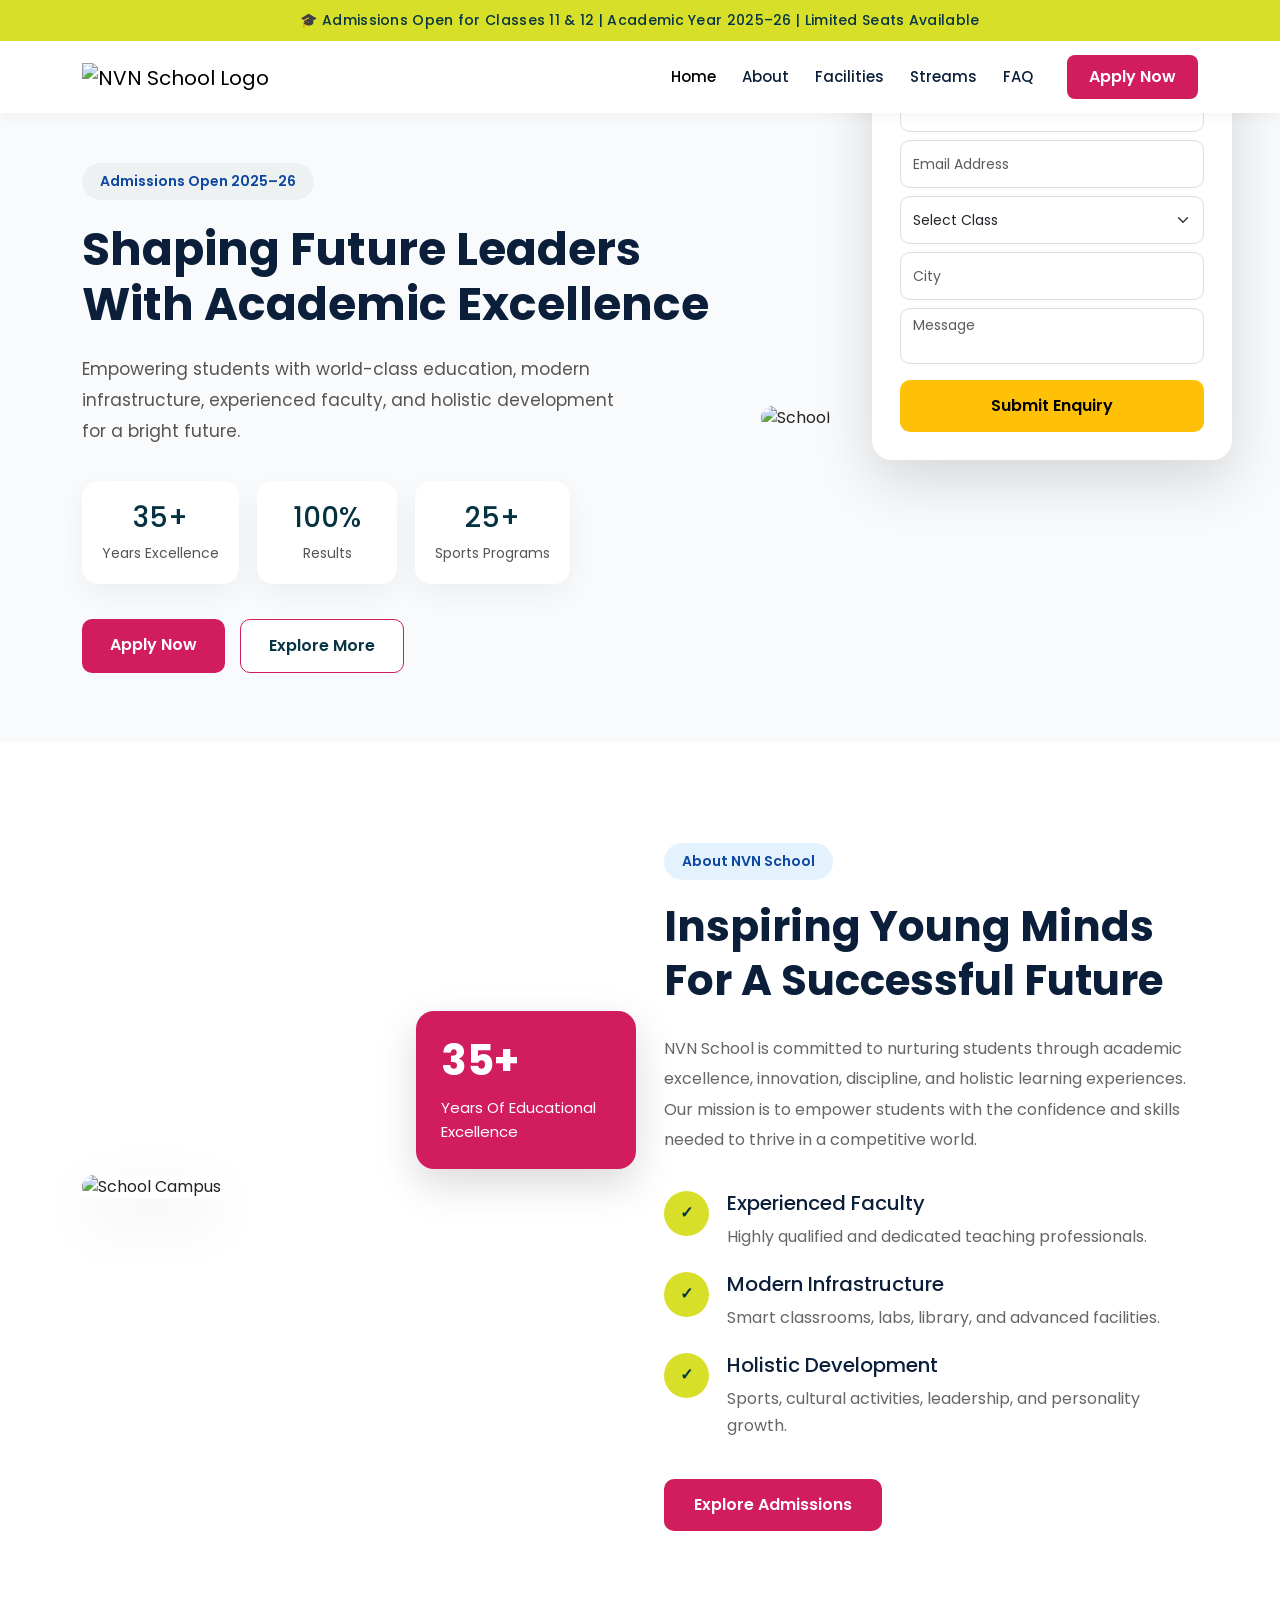
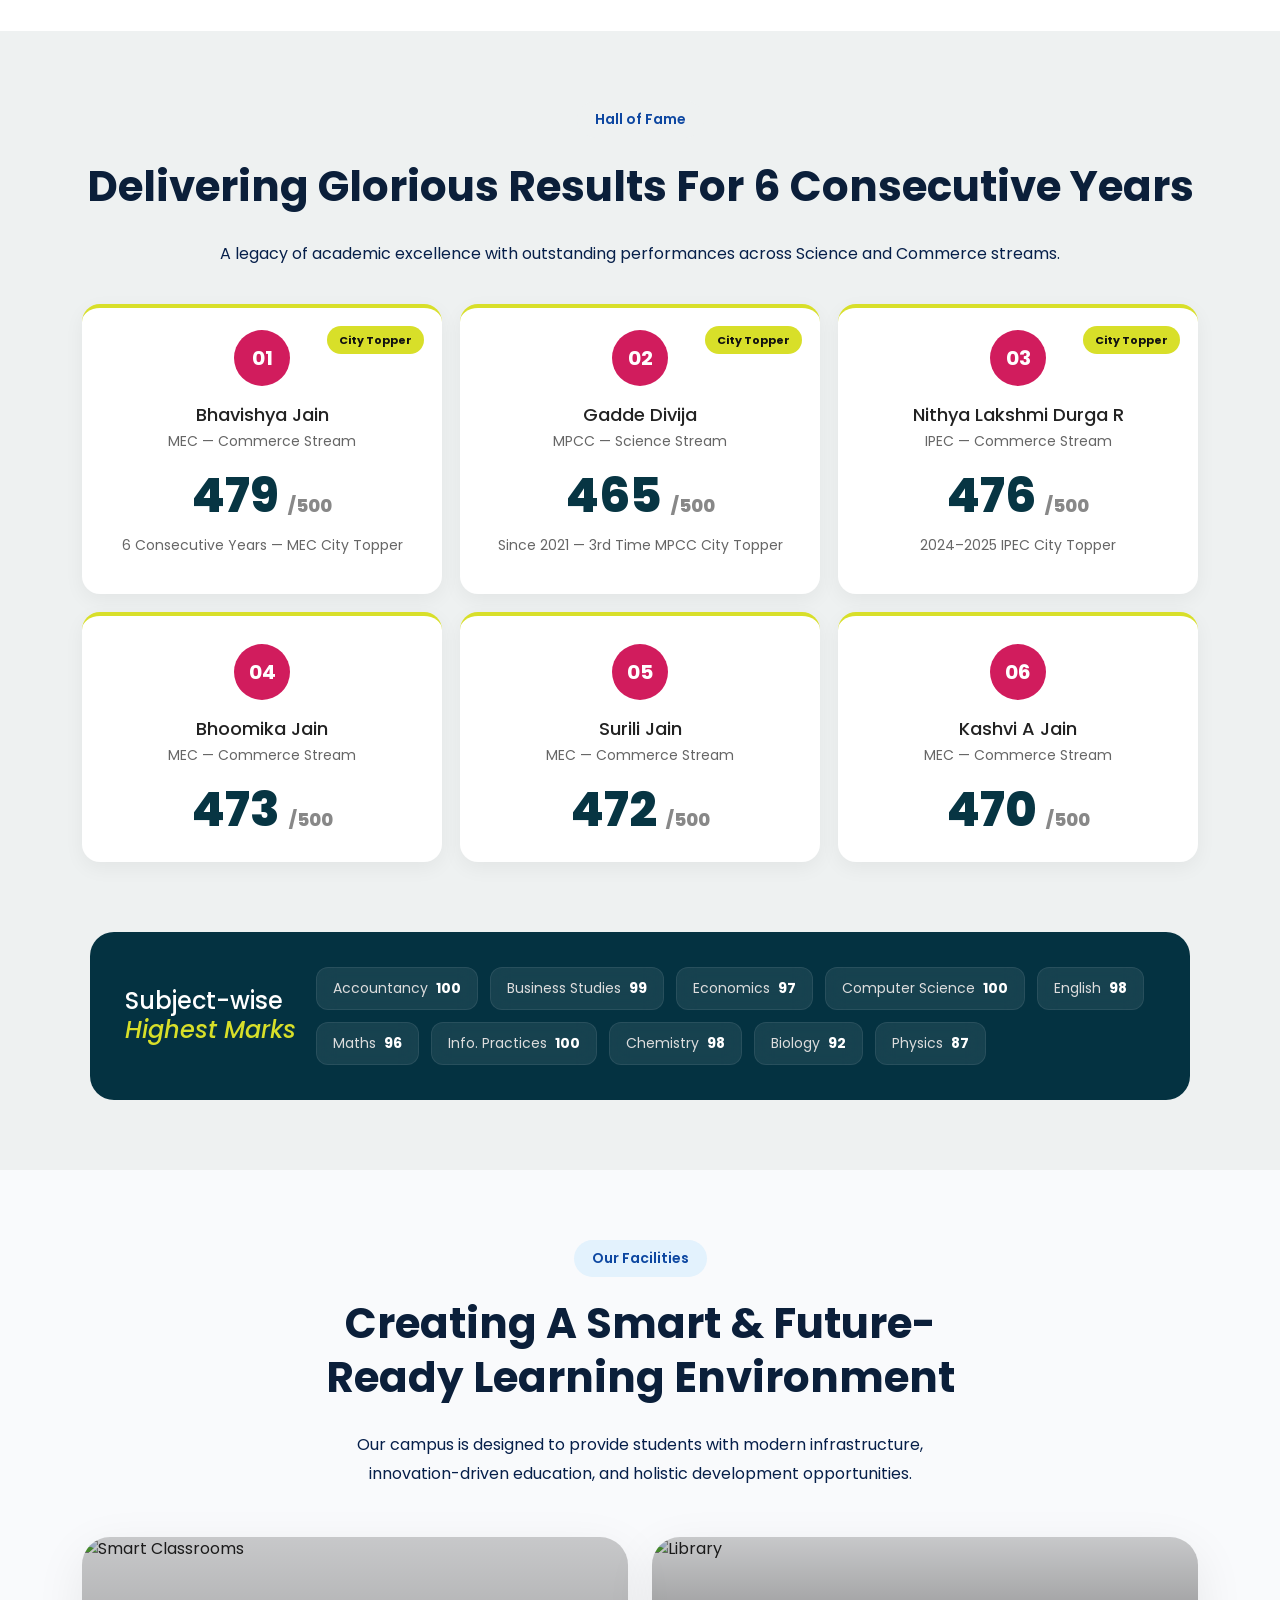
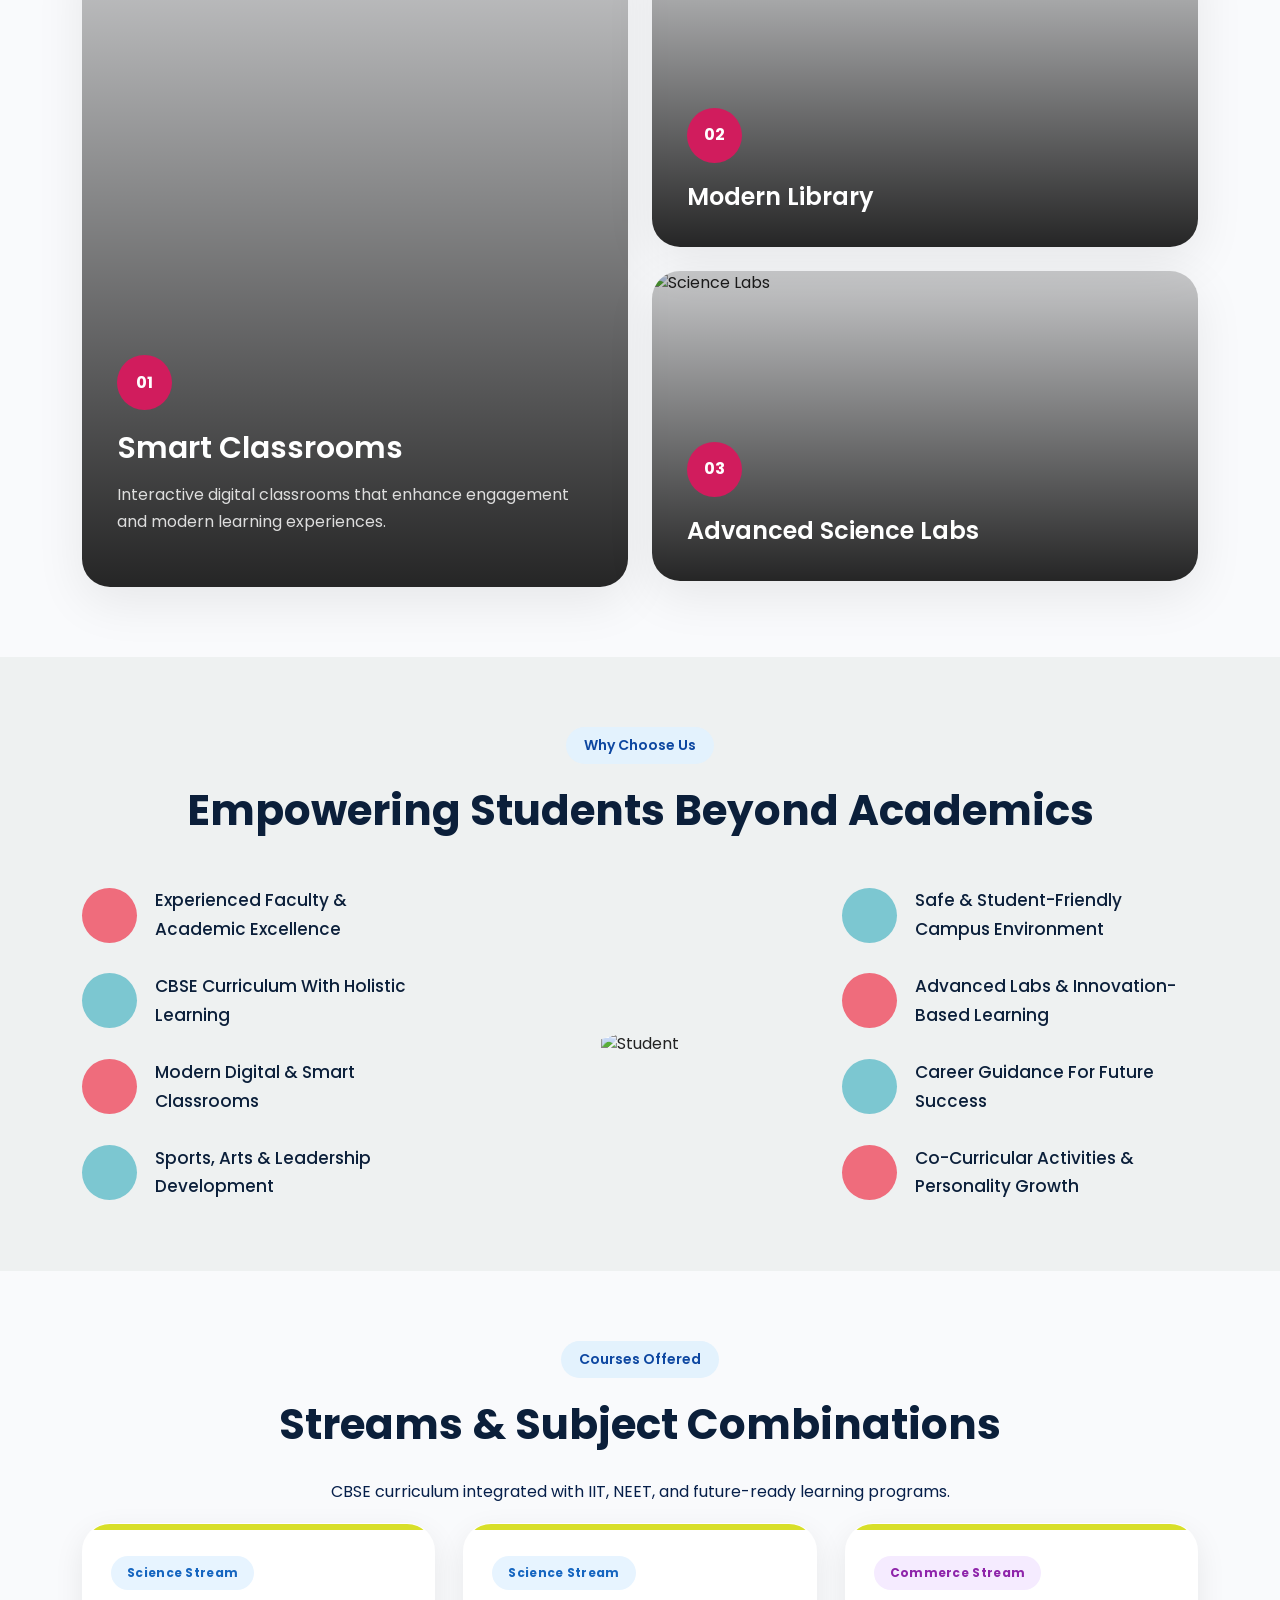
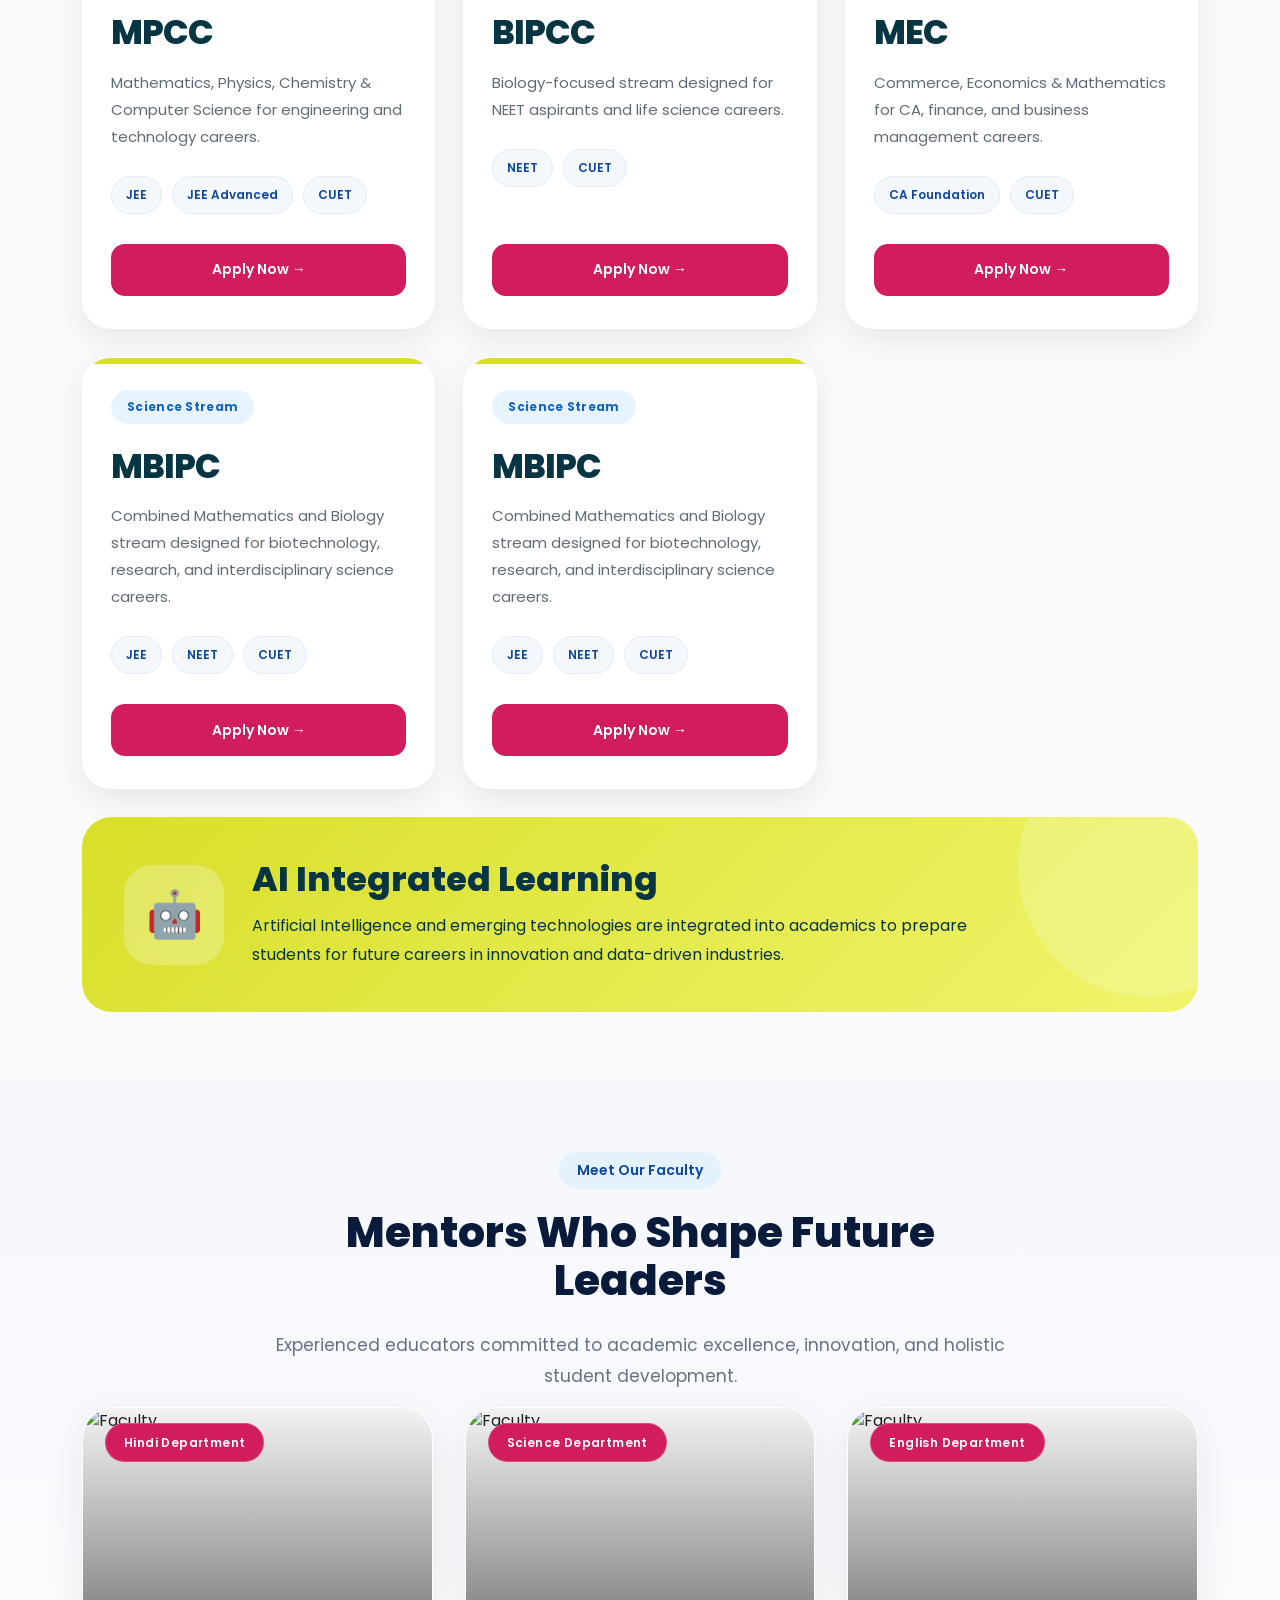
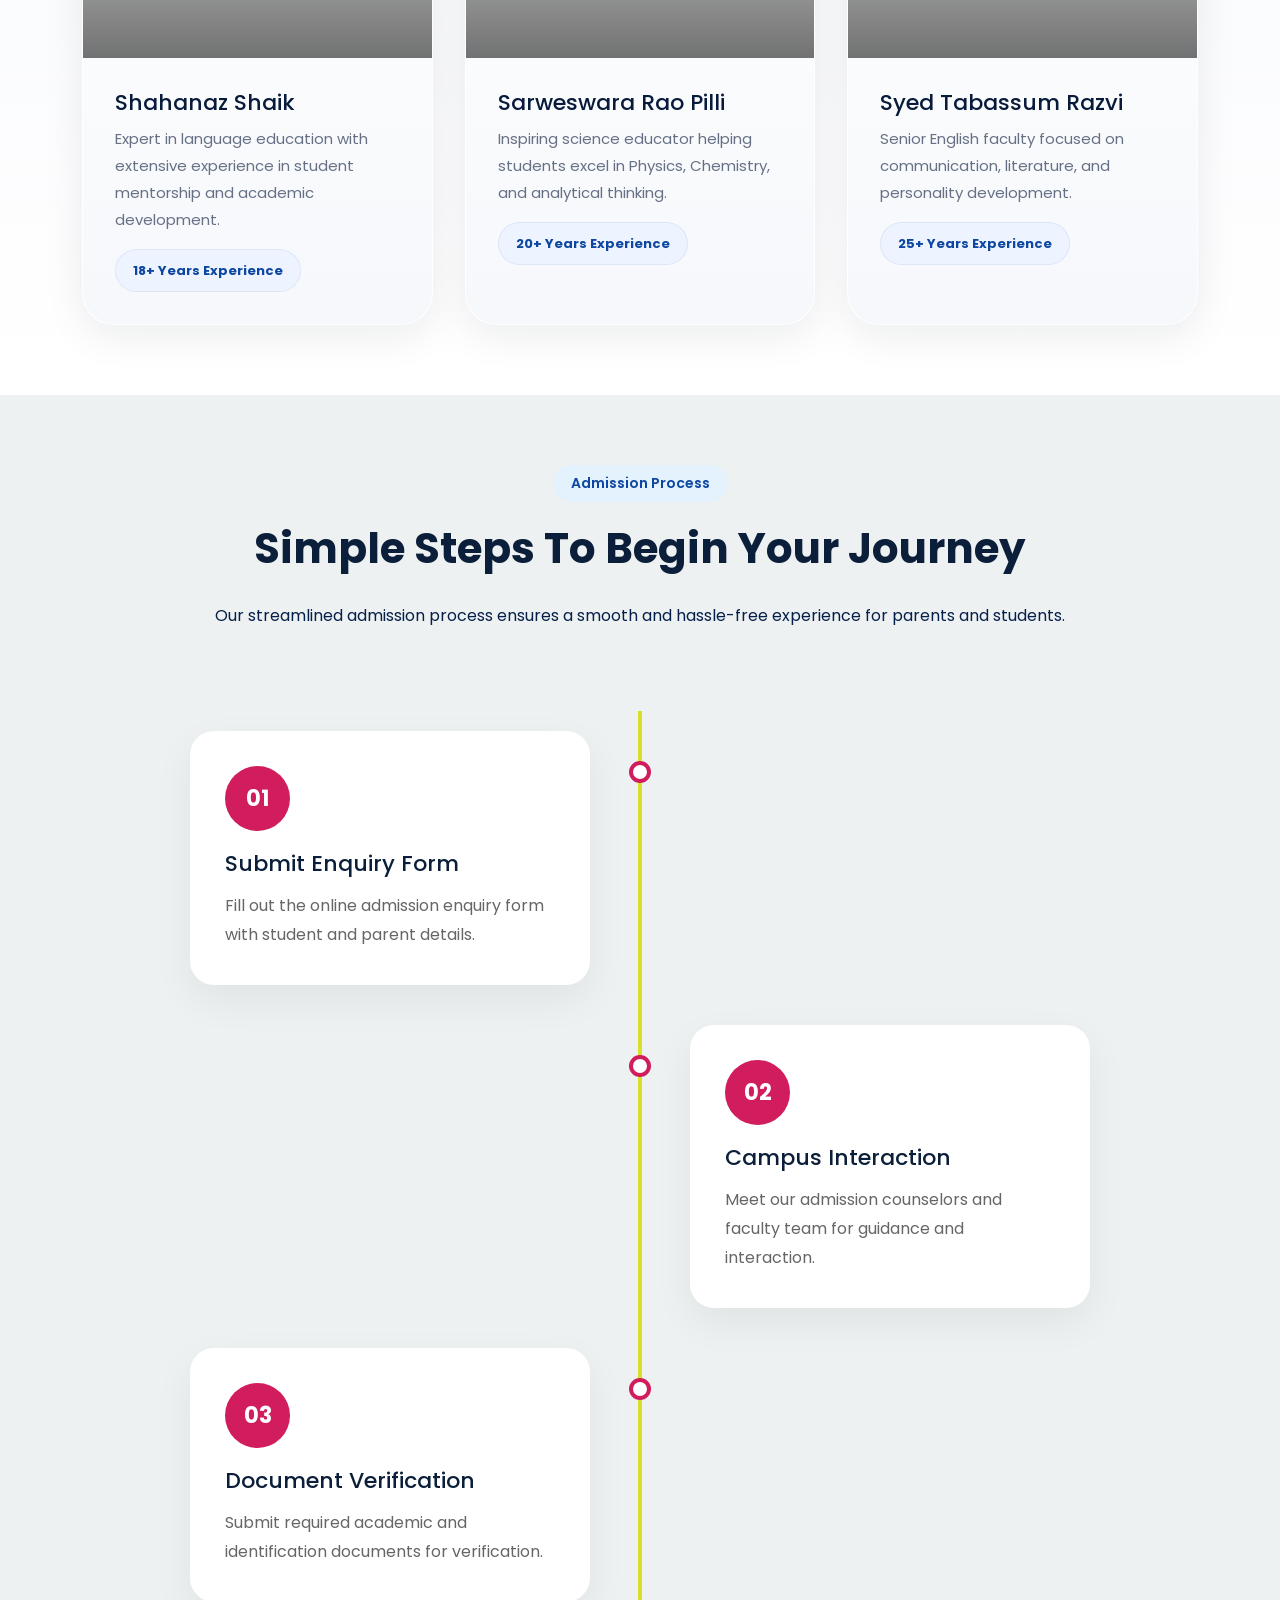
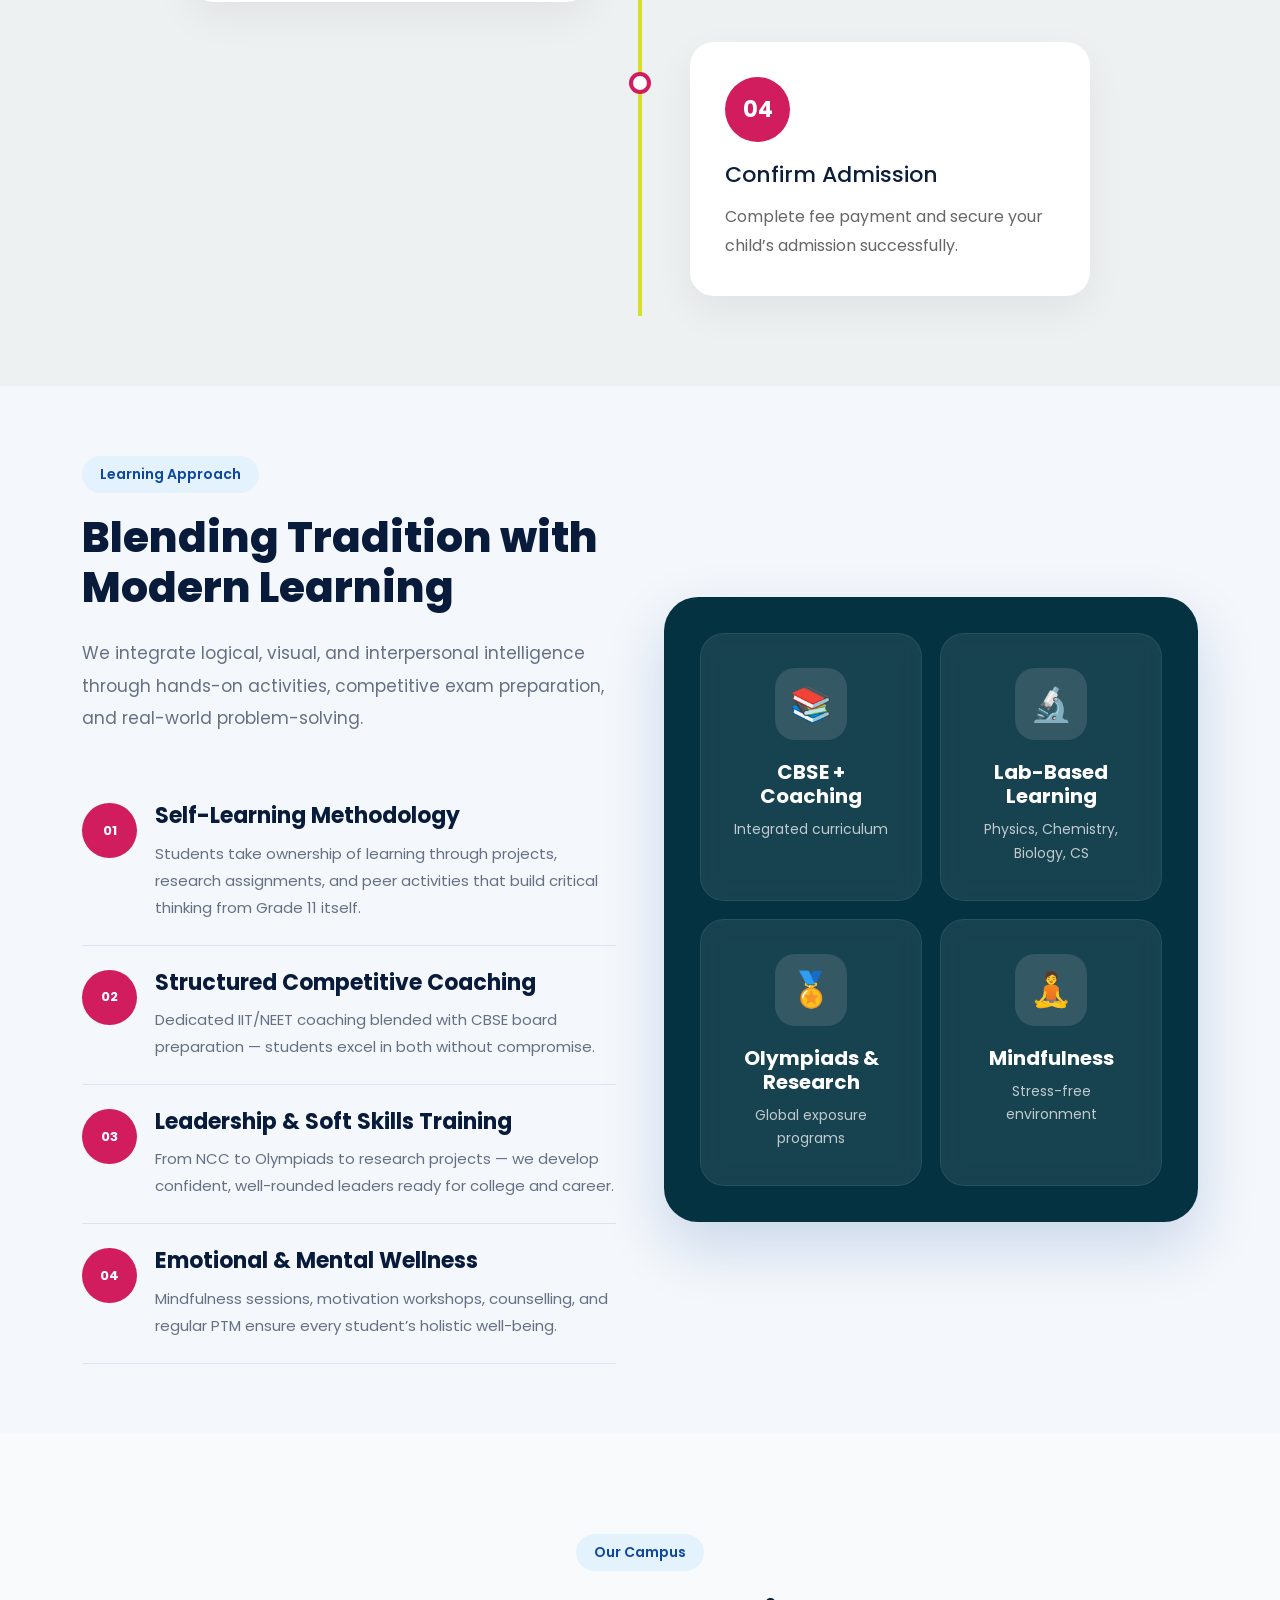
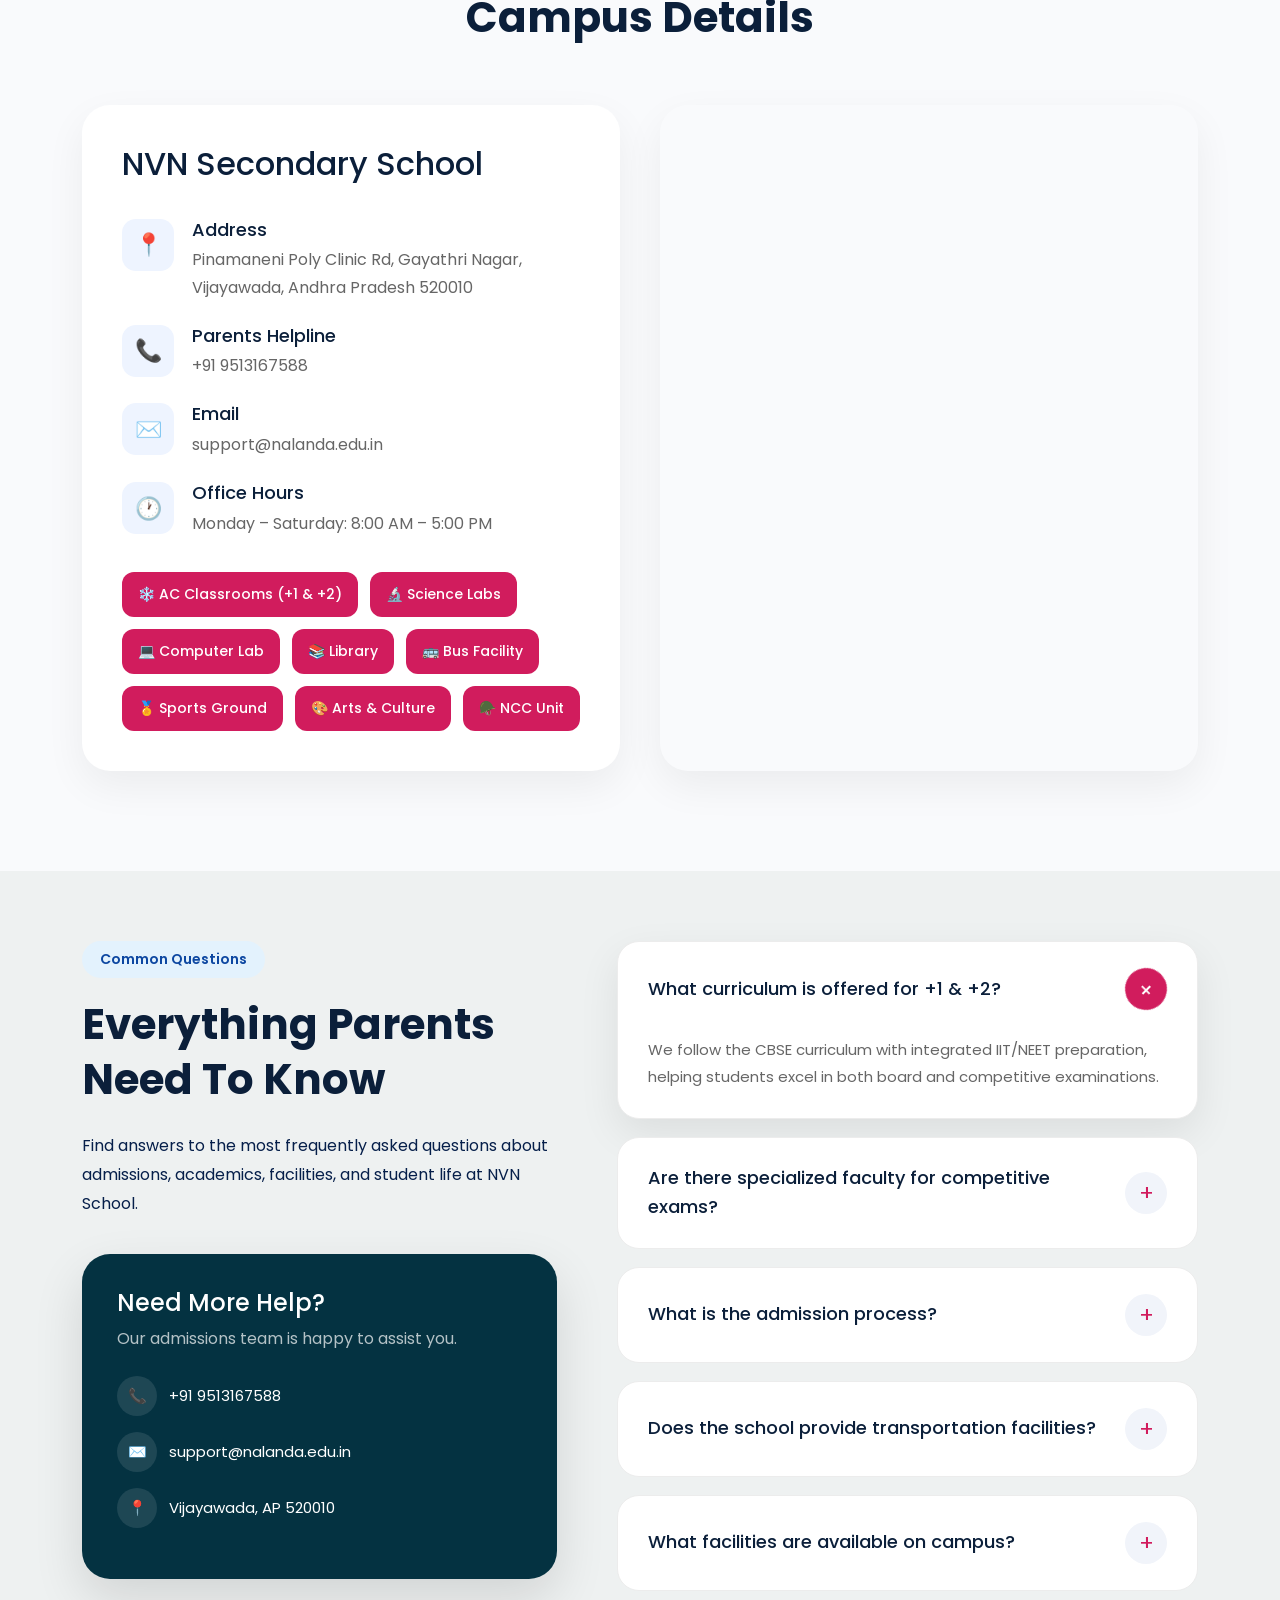
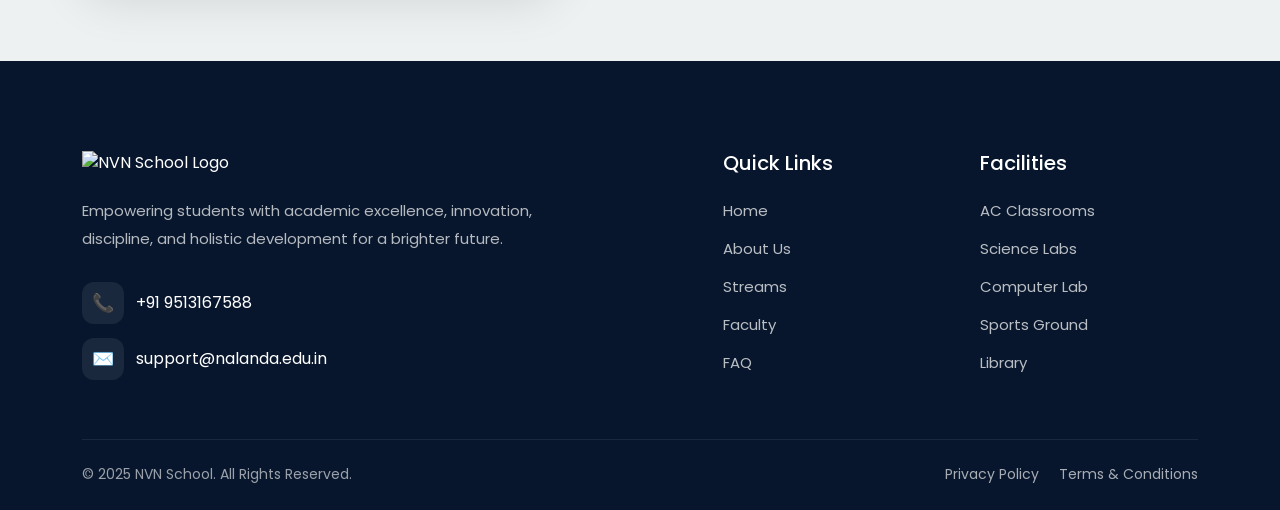
==== index.html @ 7c3265aa "Add files via upload" ====
<!DOCTYPE html>
<html lang="en">

<head>
  <meta charset="UTF-8">
  <meta name="viewport" content="width=device-width, initial-scale=1.0">

  <title>NVN Admissions 2025</title>

  <link href="https://cdn.jsdelivr.net/npm/bootstrap@5.3.3/dist/css/bootstrap.min.css" rel="stylesheet">

  <link href="https://fonts.googleapis.com/css2?family=Poppins:wght@300;400;500;600;700&display=swap"
    rel="stylesheet">

  <link rel="stylesheet" href="style.css">
</head>

<body>
<div class="announcement-bar">
  <div class="announcement-content">
    🎓 Admissions Open for Classes 11 & 12 | Academic Year 2025–26 | Limited Seats Available
  </div>
</div>
<nav class="navbar navbar-expand-lg custom-navbar">

  <div class="container">

    <a class="navbar-brand" href="#">
      <img src="../interview/image/logo.png" alt="NVN School Logo">
    </a>

    <button class="navbar-toggler" type="button" data-bs-toggle="collapse" data-bs-target="#mainNavbar">
      <span class="navbar-toggler-icon"></span>
    </button>

    <div class="collapse navbar-collapse justify-content-end" id="mainNavbar">

      <ul class="navbar-nav align-items-lg-center">

        <li class="nav-item">
          <a class="nav-link active" href="#">Home</a>
        </li>

        <li class="nav-item">
          <a class="nav-link" href="#about">About</a>
        </li>

        <li class="nav-item">
          <a class="nav-link" href="#facilities">Facilities</a>
        </li>

        <li class="nav-item">
          <a class="nav-link" href="#classes">Streams</a>
        </li>

        <li class="nav-item">
          <a class="nav-link" href="#faq">FAQ</a>
        </li>

        <li class="nav-item ms-lg-3">
          <a href="#contact-us" class="apply-btn">
            Apply Now
          </a>
        </li>

      </ul>

    </div>

  </div>

</nav>

  <section class="hero-section">

    <div class="container">

      <div class="row align-items-center g-lg-5 g-4">

      
        <div class="col-lg-7">

          <span class="hero-badge">
            Admissions Open 2025–26
          </span>

          <h1 class="hero-title">
            Shaping Future Leaders With Academic Excellence
          </h1>

          <p class="hero-desc">
            Empowering students with world-class education, modern infrastructure,
            experienced faculty, and holistic development for a bright future.
          </p>

         
          <div class="hero-points">

            <div class="point-card">
              <h3>35+</h3>
              <p>Years Excellence</p>
            </div>

            <div class="point-card">
              <h3>100%</h3>
              <p>Results</p>
            </div>

            <div class="point-card">
              <h3>25+</h3>
              <p>Sports Programs</p>
            </div>

          </div>

          <div class="hero-buttons">

            <a href="#" class="primary-btn">
              Apply Now
            </a>

            <a href="#" class="secondary-btn">
              Explore More
            </a>

          </div>

        </div>

       
        <div class="col-lg-5 position-relative">

          <div class="hero-image">

            <img
              src="https://images.unsplash.com/photo-1509062522246-3755977927d7?q=80&w=1200&auto=format&fit=crop"
              alt="School">

          </div>

          <div class="enquiry-form" id="contact-us">

            <div class="form-top">

              <span>Admissions Open</span>

              <h3>Enquire Now</h3>

              <p>
                Get complete admission details from our counsellors.
              </p>

            </div>

            <form id="admissionForm">

              <div class="mb-2">
                <input type="text" name="studentName" class="form-control" placeholder="Student Name" required>
              </div>

              <div class="mb-2">
                <input type="text"  name="parentName" class="form-control" placeholder="Parent Name" required>
              </div>

              <div class="mb-2">
                <input type="tel" name="phone" class="form-control" placeholder="Mobile Number" required>
              </div>

              <div class="mb-2">
                <input type="email" name="email" class="form-control" placeholder="Email Address" required>
              </div>

              <div class="mb-2">
                <select class="form-select"  name="className" required>
                  <option selected disabled>Select Class</option>
                  <option>11th Class</option>
                  <option>12th Class</option>
                </select>
              </div>

              <div class="mb-2">
                <input type="text" name="city" class="form-control" placeholder="City">
              </div>

              <div class="mb-3">
                <textarea name="message" class="form-control" rows="2" placeholder="Message"></textarea>
              </div>

              <button type="submit" class="submit-btn">
                Submit Enquiry
              </button>

            </form>

          </div>

        </div>

      </div>

    </div>

  </section>
<section class="about-section" id="about">

  <div class="container">

    <div class="row align-items-center g-5">

      <div class="col-lg-6">

        <div class="about-image-wrapper">

          <img src="../interview/image/about3.jpg"
            alt="School Campus" class="img-fluid main-about-image">

          <div class="experience-card">

            <h3>35+</h3>
            <p>Years Of Educational Excellence</p>

          </div>

        </div>

      </div>

      <div class="col-lg-6">

        <span class="section-tag">
          About NVN School
        </span>

        <h2 class="section-title">
          Inspiring Young Minds For A Successful Future
        </h2>

        <p class="about-text">
          NVN School is committed to nurturing students through academic
          excellence, innovation, discipline, and holistic learning experiences.
          Our mission is to empower students with the confidence and skills
          needed to thrive in a competitive world.
        </p>

        <div class="about-features">

          <div class="feature-item">

            <div class="feature-icon">
              ✓
            </div>

            <div>
              <h4>Experienced Faculty</h4>
              <p>Highly qualified and dedicated teaching professionals.</p>
            </div>

          </div>

          <div class="feature-item">

            <div class="feature-icon">
              ✓
            </div>

            <div>
              <h4>Modern Infrastructure</h4>
              <p>Smart classrooms, labs, library, and advanced facilities.</p>
            </div>

          </div>

          <div class="feature-item">

            <div class="feature-icon">
              ✓
            </div>

            <div>
              <h4>Holistic Development</h4>
              <p>Sports, cultural activities, leadership, and personality growth.</p>
            </div>

          </div>

        </div>

        <a href="#enquiry" class="about-btn">
          Explore Admissions
        </a>

      </div>

    </div>

  </div>

</section>

<section id="toppers">

  <div class="container">

    <div class="toppers-header">

      <span class="hero-badge">
        Hall of Fame
      </span>

      <h2 class="section-title">
        Delivering Glorious Results For 6 Consecutive Years
      </h2>

      <p class="section-desc">
        A legacy of academic excellence with outstanding performances across
        Science and Commerce streams.
      </p>

    </div>

    <div class="toppers-grid">

      <div class="topper-card city-topper">

        <div class="topper-badge">
          City Topper
        </div>

        <div class="topper-rank">
          01
        </div>

        <h4>
          Bhavishya Jain
        </h4>

        <div class="topper-stream">
          MEC — Commerce Stream
        </div>

        <div class="topper-score">
          479 <span>/500</span>
        </div>

        <p class="topper-desc">
          6 Consecutive Years — MEC City Topper
        </p>

      </div>

      <div class="topper-card city-topper">

        <div class="topper-badge">
          City Topper
        </div>

        <div class="topper-rank">
          02
        </div>

        <h4>
          Gadde Divija
        </h4>

        <div class="topper-stream">
          MPCC — Science Stream
        </div>

        <div class="topper-score">
          465 <span>/500</span>
        </div>

        <p class="topper-desc">
          Since 2021 — 3rd Time MPCC City Topper
        </p>

      </div>

      <div class="topper-card city-topper">

        <div class="topper-badge">
          City Topper
        </div>

        <div class="topper-rank">
          03
        </div>

        <h4>
          Nithya Lakshmi Durga R
        </h4>

        <div class="topper-stream">
          IPEC — Commerce Stream
        </div>

        <div class="topper-score">
          476 <span>/500</span>
        </div>

        <p class="topper-desc">
          2024–2025 IPEC City Topper
        </p>

      </div>

      <div class="topper-card city-topper">

        <div class="topper-rank">
          04
        </div>

        <h4>
          Bhoomika Jain
        </h4>

        <div class="topper-stream">
          MEC — Commerce Stream
        </div>

        <div class="topper-score">
          473 <span>/500</span>
        </div>

      </div>

      <div class="topper-card city-topper">

        <div class="topper-rank">
          05
        </div>

        <h4>
          Surili Jain
        </h4>

        <div class="topper-stream">
          MEC — Commerce Stream
        </div>

        <div class="topper-score">
          472 <span>/500</span>
        </div>

      </div>

      <div class="topper-card city-topper">

        <div class="topper-rank">
          06
        </div>

        <h4>
          Kashvi A Jain
        </h4>

        <div class="topper-stream">
          MEC — Commerce Stream
        </div>

        <div class="topper-score">
          470 <span>/500</span>
        </div>

      </div>

    </div>

    
</section>
<section class="subbjects-section">
  <div class="subjects-banner">

  <div class="subjects-left">
    Subject-wise <span>Highest Marks</span>
  </div>

  <div class="subjects-scores">

    <div class="sub-score">Accountancy <strong>100</strong></div>

    <div class="sub-score">Business Studies <strong>99</strong></div>

    <div class="sub-score">Economics <strong>97</strong></div>

    <div class="sub-score">Computer Science <strong>100</strong></div>

    <div class="sub-score">English <strong>98</strong></div>

    <div class="sub-score">Maths <strong>96</strong></div>

    <div class="sub-score">Info. Practices <strong>100</strong></div>

    <div class="sub-score">Chemistry <strong>98</strong></div>

    <div class="sub-score">Biology <strong>92</strong></div>

    <div class="sub-score">Physics <strong>87</strong></div>

  </div>

</div>
    </div>

  </div>
</section>

<section class="facilities-section" id="facilities">

  <div class="container">

    <div class="row justify-content-center">

      <div class="col-lg-7 text-center">

        <span class="section-tag">
          Our Facilities
        </span>

        <h2 class="section-title">
          Creating A Smart & Future-Ready Learning Environment
        </h2>

        <p class="section-desc">
          Our campus is designed to provide students with modern infrastructure,
          innovation-driven education, and holistic development opportunities.
        </p>

      </div>

    </div>

    <div class="row g-4 mt-2">

      <div class="col-lg-6">

        <div class="facility-card large-card">

          <img
            src="https://images.unsplash.com/photo-1509062522246-3755977927d7?q=80&w=1200&auto=format&fit=crop"
            alt="Smart Classrooms">

          <div class="facility-overlay">

            <span>01</span>

            <h3>Smart Classrooms</h3>

            <p>
              Interactive digital classrooms that enhance engagement and modern learning experiences.
            </p>

          </div>

        </div>

      </div>

      <div class="col-lg-6">

        <div class="row g-4">

          <div class="col-12">

            <div class="facility-card small-card">

              <img
                src="https://images.unsplash.com/photo-1524995997946-a1c2e315a42f?q=80&w=1200&auto=format&fit=crop"
                alt="Library">

              <div class="facility-overlay">

                <span>02</span>

                <h3>Modern Library</h3>

              </div>

            </div>

          </div>

          <div class="col-12">

            <div class="facility-card small-card">

              <img
                src="https://images.unsplash.com/photo-1516321318423-f06f85e504b3?q=80&w=1200&auto=format&fit=crop"
                alt="Science Labs">

              <div class="facility-overlay">

                <span>03</span>

                <h3>Advanced Science Labs</h3>

              </div>

            </div>

          </div>

        </div>

      </div>

    </div>

  </div>

</section>
<section class="why-choose-section">

  <div class="container">

    
    <div class="text-center mb-5">

      <span class="section-tag">
        Why Choose Us
      </span>

      <h2 class="section-title">
        Empowering Students Beyond Academics
      </h2>

    </div>

    <div class="row align-items-center">

      
      <div class="col-lg-4">

        <div class="choose-list">

          <div class="choose-item">
            <div class="choose-dot pink"></div>
            <p>Experienced Faculty & Academic Excellence</p>
          </div>

          <div class="choose-item">
            <div class="choose-dot blue"></div>
            <p>CBSE Curriculum With Holistic Learning</p>
          </div>

          <div class="choose-item">
            <div class="choose-dot pink"></div>
            <p>Modern Digital & Smart Classrooms</p>
          </div>

          <div class="choose-item">
            <div class="choose-dot blue"></div>
            <p>Sports, Arts & Leadership Development</p>
          </div>

        </div>

      </div>

      <div class="col-lg-4 text-center">

        <div class="choose-image-wrapper">

          <img
            src="https://images.unsplash.com/photo-1509062522246-3755977927d7?q=80&w=1200&auto=format&fit=crop"
            alt="Student">

        </div>

      </div>

     
      <div class="col-lg-4">

        <div class="choose-list">

          <div class="choose-item">
            <div class="choose-dot blue"></div>
            <p>Safe & Student-Friendly Campus Environment</p>
          </div>

          <div class="choose-item">
            <div class="choose-dot pink"></div>
            <p>Advanced Labs & Innovation-Based Learning</p>
          </div>

          <div class="choose-item">
            <div class="choose-dot blue"></div>
            <p>Career Guidance For Future Success</p>
          </div>

          <div class="choose-item">
            <div class="choose-dot pink"></div>
            <p>Co-Curricular Activities & Personality Growth</p>
          </div>

        </div>

      </div>

    </div>

  </div>

</section>

<section id="classes">

  <div class="container">

    <div class="streams-header text-center">

      <span class="section-tag">
        Courses Offered
      </span>

      <h2 class="section-title light">
        Streams & Subject Combinations
      </h2>

      <p class="section-desc light-desc">
        CBSE curriculum integrated with IIT, NEET, and future-ready learning programs.
      </p>

    </div>

   
    <div class="streams-grid">

    
      <div class="stream-card">

        <div class="stream-type science">
          Science Stream
        </div>

        <h3>
          MPCC
        </h3>

        <p>
          Mathematics, Physics, Chemistry & Computer Science for engineering and technology careers.
        </p>

        <div class="stream-exams">

          <span>JEE</span>
          <span>JEE Advanced</span>
          <span>CUET</span>

        </div>

        <a href="#admissions" class="stream-link">
          Apply Now →
        </a>

      </div>

     
      <div class="stream-card">

        <div class="stream-type science">
          Science Stream
        </div>

        <h3>
          BIPCC
        </h3>

        <p>
          Biology-focused stream designed for NEET aspirants and life science careers.
        </p>

        <div class="stream-exams">

          <span>NEET</span>
          <span>CUET</span>

        </div>

        <a href="#admissions" class="stream-link">
          Apply Now →
        </a>

      </div>

      <div class="stream-card">

        <div class="stream-type commerce">
          Commerce Stream
        </div>

        <h3>
          MEC
        </h3>

        <p>
          Commerce, Economics & Mathematics for CA, finance, and business management careers.
        </p>

        <div class="stream-exams">

          <span>CA Foundation</span>
          <span>CUET</span>

        </div>

        <a href="#admissions" class="stream-link">
          Apply Now →
        </a>

      </div>
   
<div class="stream-card">

  <div class="stream-type science">
    Science Stream
  </div>

  <h3>
    MBIPC
  </h3>

  <p>
    Combined Mathematics and Biology stream designed for biotechnology,
    research, and interdisciplinary science careers.
  </p>

  <div class="stream-exams">

    <span>JEE</span>
    <span>NEET</span>
    <span>CUET</span>

  </div>

  <a href="#admissions" class="stream-link">
    Apply Now →
  </a>

</div>
<div class="stream-card">

  <div class="stream-type science">
    Science Stream
  </div>

  <h3>
    MBIPC
  </h3>

  <p>
    Combined Mathematics and Biology stream designed for biotechnology,
    research, and interdisciplinary science careers.
  </p>

  <div class="stream-exams">

    <span>JEE</span>
    <span>NEET</span>
    <span>CUET</span>

  </div>

  <a href="#admissions" class="stream-link">
    Apply Now →
  </a>

</div>

  
      <div class="stream-ai-card">

        <div class="ai-icon">
          🤖
        </div>

        <div class="ai-content">

          <h3>
            AI Integrated Learning
          </h3>

          <p>
            Artificial Intelligence and emerging technologies are integrated into academics to prepare students for future careers in innovation and data-driven industries.
          </p>

        </div>

      </div>

    </div>

  </div>

</section>

<section id="faculty">

  <div class="container">

  
    <div class="faculty-heading text-center">

      <span class="section-tag">
        Meet Our Faculty
      </span>

      <h2 class="section-title">
        Mentors Who Shape Future Leaders
      </h2>

      <p class="section-desc">
        Experienced educators committed to academic excellence,
        innovation, and holistic student development.
      </p>

    </div>

  
    <div class="faculty-grid">

      <div class="faculty-card">

        <div class="faculty-image">

          <img
            src="https://images.unsplash.com/photo-1494790108377-be9c29b29330?q=80&w=1200&auto=format&fit=crop"
            alt="Faculty">

          <div class="faculty-overlay">

            <span>
              Hindi Department
            </span>

          </div>

        </div>

        <div class="faculty-content">

          <h3>
            Shahanaz Shaik
          </h3>

          <p>
            Expert in language education with extensive experience
            in student mentorship and academic development.
          </p>

          <div class="faculty-exp">
            18+ Years Experience
          </div>

        </div>

      </div>

      <div class="faculty-card">

        <div class="faculty-image">

          <img
            src="https://images.unsplash.com/photo-1500648767791-00dcc994a43e?q=80&w=1200&auto=format&fit=crop"
            alt="Faculty">

          <div class="faculty-overlay">

            <span>
              Science Department
            </span>

          </div>

        </div>

        <div class="faculty-content">

          <h3>
            Sarweswara Rao Pilli
          </h3>

          <p>
            Inspiring science educator helping students excel in
            Physics, Chemistry, and analytical thinking.
          </p>

          <div class="faculty-exp">
            20+ Years Experience
          </div>

        </div>

      </div>

    
      <div class="faculty-card">

        <div class="faculty-image">

          <img
            src="https://images.unsplash.com/photo-1438761681033-6461ffad8d80?q=80&w=1200&auto=format&fit=crop"
            alt="Faculty">

          <div class="faculty-overlay">

            <span>
              English Department
            </span>

          </div>

        </div>

        <div class="faculty-content">

          <h3>
            Syed Tabassum Razvi
          </h3>

          <p>
            Senior English faculty focused on communication,
            literature, and personality development.
          </p>

          <div class="faculty-exp">
            25+ Years Experience
          </div>

        </div>

      </div>

    </div>

  </div>

</section>
<section class="admission-process" id="admission">

  <div class="container">

    <div class="text-center process-header">

      <span class="section-tag">
        Admission Process
      </span>

      <h2 class="section-title">
        Simple Steps To Begin Your Journey
      </h2>

      <p class="section-desc">
        Our streamlined admission process ensures a smooth and hassle-free
        experience for parents and students.
      </p>

    </div>

    <div class="timeline">

      <div class="timeline-item left">

        <div class="timeline-content">

          <span class="step-number">
            01
          </span>

          <h3>
            Submit Enquiry Form
          </h3>

          <p>
            Fill out the online admission enquiry form with student and parent details.
          </p>

        </div>

      </div>

      <div class="timeline-item right">

        <div class="timeline-content">

          <span class="step-number">
            02
          </span>

          <h3>
            Campus Interaction
          </h3>

          <p>
            Meet our admission counselors and faculty team for guidance and interaction.
          </p>

        </div>

      </div>

      <div class="timeline-item left">

        <div class="timeline-content">

          <span class="step-number">
            03
          </span>

          <h3>
            Document Verification
          </h3>

          <p>
            Submit required academic and identification documents for verification.
          </p>

        </div>

      </div>

      <div class="timeline-item right">

        <div class="timeline-content">

          <span class="step-number">
            04
          </span>

          <h3>
            Confirm Admission
          </h3>

          <p>
            Complete fee payment and secure your child’s admission successfully.
          </p>

        </div>

      </div>

    </div>

  </div>

</section>


<section class="learning-section">

  <div class="container">

    <div class="row align-items-center g-5">

    
      <div class="col-lg-6">

        <span class="section-tag">
          Learning Approach
        </span>

        <h2 class="learning-title">
          Blending Tradition with Modern Learning
        </h2>

        <p class="learning-desc">
          We integrate logical, visual, and interpersonal intelligence through hands-on activities, competitive exam preparation, and real-world problem-solving.
        </p>

        <div class="learning-points">

          <div class="learning-item">

            <div class="learning-number">
              01
            </div>

            <div class="learning-content">

              <h4>
                Self-Learning Methodology
              </h4>

              <p>
                Students take ownership of learning through projects, research assignments, and peer activities that build critical thinking from Grade 11 itself.
              </p>

            </div>

          </div>

          <div class="learning-item">

            <div class="learning-number">
              02
            </div>

            <div class="learning-content">

              <h4>
                Structured Competitive Coaching
              </h4>

              <p>
                Dedicated IIT/NEET coaching blended with CBSE board preparation — students excel in both without compromise.
              </p>

            </div>

          </div>

          <div class="learning-item">

            <div class="learning-number">
              03
            </div>

            <div class="learning-content">

              <h4>
                Leadership & Soft Skills Training
              </h4>

              <p>
                From NCC to Olympiads to research projects — we develop confident, well-rounded leaders ready for college and career.
              </p>

            </div>

          </div>

          <div class="learning-item">

            <div class="learning-number">
              04
            </div>

            <div class="learning-content">

              <h4>
                Emotional & Mental Wellness
              </h4>

              <p>
                Mindfulness sessions, motivation workshops, counselling, and regular PTM ensure every student’s holistic well-being.
              </p>

            </div>

          </div>

        </div>

      </div>

    
      <div class="col-lg-6">

        <div class="learning-card-wrapper">

          <div class="learning-card-grid">

        
            <div class="learning-card">

              <div class="learning-icon">
                📚
              </div>

              <h5>
                CBSE + Coaching
              </h5>

              <p>
                Integrated curriculum
              </p>

            </div>

            <div class="learning-card">

              <div class="learning-icon">
                🔬
              </div>

              <h5>
                Lab-Based Learning
              </h5>

              <p>
                Physics, Chemistry, Biology, CS
              </p>

            </div>

            <div class="learning-card">

              <div class="learning-icon">
                🏅
              </div>

              <h5>
                Olympiads & Research
              </h5>

              <p>
                Global exposure programs
              </p>

            </div>

            <div class="learning-card">

              <div class="learning-icon">
                🧘
              </div>

              <h5>
                Mindfulness
              </h5>

              <p>
                Stress-free environment
              </p>

            </div>

          </div>

        </div>

      </div>

    </div>

  </div>

</section>

<!-- CAMPUS SECTION -->

<section class="campus-section" id="campus">

  <div class="container">

    <div class="section-header text-center">
      <span class="section-tag">Our Campus</span>
      <h2 class="section-title">Campus Details</h2>
    </div>

    <div class="campus-wrapper">

      <!-- LEFT -->

      <div class="campus-content">

        <h3>NVN Secondary School</h3>

        <div class="campus-info">

          <div class="campus-item">
            <span>📍</span>
            <div>
              <h5>Address</h5>
              <p>
                Pinamaneni Poly Clinic Rd, Gayathri Nagar,<br>
                Vijayawada, Andhra Pradesh 520010
              </p>
            </div>
          </div>

          <div class="campus-item">
            <span>📞</span>
            <div>
              <h5>Parents Helpline</h5>
              <p>+91 9513167588</p>
            </div>
          </div>

          <div class="campus-item">
            <span>✉️</span>
            <div>
              <h5>Email</h5>
              <p>support@nalanda.edu.in</p>
            </div>
          </div>

          <div class="campus-item">
            <span>🕐</span>
            <div>
              <h5>Office Hours</h5>
              <p>Monday – Saturday: 8:00 AM – 5:00 PM</p>
            </div>
          </div>

        </div>

        <!-- FACILITIES -->

        <div class="campus-facilities">

          <div class="facility-box">❄️ AC Classrooms (+1 & +2)</div>
          <div class="facility-box">🔬 Science Labs</div>
          <div class="facility-box">💻 Computer Lab</div>
          <div class="facility-box">📚 Library</div>
          <div class="facility-box">🚌 Bus Facility</div>
          <div class="facility-box">🏅 Sports Ground</div>
          <div class="facility-box">🎨 Arts & Culture</div>
          <div class="facility-box">🪖 NCC Unit</div>

        </div>

      </div>

      <!-- RIGHT -->

      <div class="campus-map">

        <iframe
          src="https://www.google.com/maps?q=Gayathri+Nagar+Vijayawada&output=embed"
          allowfullscreen=""
          loading="lazy">
        </iframe>

      </div>

    </div>

  </div>

</section>
<section id="faq">

  <div class="container">

    <div class="faq-wrapper">

      <div class="faq-sidebar fade-up">

        <span class="section-tag">
          Common Questions
        </span>

        <h2 class="section-title">
          Everything Parents Need To Know
        </h2>

        <p class="section-desc">
          Find answers to the most frequently asked questions about admissions,
          academics, facilities, and student life at NVN School.
        </p>

        <div class="faq-contact-card">

          <h4>
            Need More Help?
          </h4>

          <p>
            Our admissions team is happy to assist you.
          </p>

          <div class="faq-contact-item">
            <span>📞</span>
            +91 9513167588
          </div>

          <div class="faq-contact-item">
            <span>✉️</span>
            support@nalanda.edu.in
          </div>

          <div class="faq-contact-item">
            <span>📍</span>
            Vijayawada, AP 520010
          </div>

        </div>

      </div>

      <div class="faq-list fade-up">

        <div class="faq-item active">

          <div class="faq-question" onclick="toggleFaq(this)">

            <h5>
              What curriculum is offered for +1 & +2?
            </h5>

            <div class="faq-icon">
              +
            </div>

          </div>

          <div class="faq-answer">

            <p>
              We follow the CBSE curriculum with integrated IIT/NEET preparation,
              helping students excel in both board and competitive examinations.
            </p>

          </div>

        </div>

        <div class="faq-item">

          <div class="faq-question" onclick="toggleFaq(this)">

            <h5>
              Are there specialized faculty for competitive exams?
            </h5>

            <div class="faq-icon">
              +
            </div>

          </div>

          <div class="faq-answer">

            <p>
              Yes, we have experienced faculty dedicated to IIT, NEET, CLAT,
              and CUET preparation with proven academic results.
            </p>

          </div>

        </div>

        <div class="faq-item">

          <div class="faq-question" onclick="toggleFaq(this)">

            <h5>
              What is the admission process?
            </h5>

            <div class="faq-icon">
              +
            </div>

          </div>

          <div class="faq-answer">

            <p>
              The admission process includes enquiry submission, counseling,
              document verification, and admission confirmation.
            </p>

          </div>

        </div>

        <div class="faq-item">

          <div class="faq-question" onclick="toggleFaq(this)">

            <h5>
              Does the school provide transportation facilities?
            </h5>

            <div class="faq-icon">
              +
            </div>

          </div>

          <div class="faq-answer">

            <p>
              Yes, transportation facilities are available across major routes
              for safe and convenient student travel.
            </p>

          </div>

        </div>

        <div class="faq-item">

          <div class="faq-question" onclick="toggleFaq(this)">

            <h5>
              What facilities are available on campus?
            </h5>

            <div class="faq-icon">
              +
            </div>

          </div>

          <div class="faq-answer">

            <p>
              The campus includes smart classrooms, advanced science labs,
              computer labs, library, sports facilities, and activity spaces.
            </p>

          </div>

        </div>

      </div>

    </div>

  </div>

</section>


<footer class="footer-section">

  <div class="container">

    <div class="footer-top">

     

      <div class="footer-about">

        <img src="../interview/image/Logo.png" alt="NVN School Logo" class="footer-logo">

        <p>
          Empowering students with academic excellence, innovation,
          discipline, and holistic development for a brighter future.
        </p>

        <div class="footer-contact">

          <div class="footer-contact-item">
            <span>📞</span>
            <a href="tel:+919513167588">+91 9513167588</a>
          </div>

          <div class="footer-contact-item">
            <span>✉️</span>
            <a href="mailto:support@nalanda.edu.in">
              support@nalanda.edu.in
            </a>
          </div>

        </div>

      </div>

    

      <div class="footer-links-wrapper">

        <div class="footer-column">

          <h4>Quick Links</h4>

          <ul class="footer-links">
            <li><a href="#">Home</a></li>
            <li><a href="#about">About Us</a></li>
            <li><a href="#classes">Streams</a></li>
            <li><a href="#faculty">Faculty</a></li>
            <li><a href="#faq">FAQ</a></li>
          </ul>

        </div>

        <div class="footer-column">

          <h4>Facilities</h4>

          <ul class="footer-links">
            <li><a href="#">AC Classrooms</a></li>
            <li><a href="#">Science Labs</a></li>
            <li><a href="#">Computer Lab</a></li>
            <li><a href="#">Sports Ground</a></li>
            <li><a href="#">Library</a></li>
          </ul>

        </div>

      </div>

    </div>


    <div class="footer-bottom">

      <p>
        © 2025 NVN School. All Rights Reserved.
      </p>

      <div class="footer-bottom-links">
        <a href="#">Privacy Policy</a>
        <a href="#">Terms & Conditions</a>
      </div>

    </div>

  </div>

</footer>
<script src="https://cdn.jsdelivr.net/npm/bootstrap@5.3.3/dist/js/bootstrap.bundle.min.js"></script>
<script>

const scriptURL = "https://script.google.com/macros/s/AKfycbwgLZXlI3T_LyfwY5DJsgP7s1dnxIHcrrNSSdY_KiqGsEoBC897HV3QOhQVX_8QHMj-Dw/exec";

const form = document.getElementById("admissionForm");

form.addEventListener("submit", function(e){

  e.preventDefault();

  const formData = new FormData(form);

  fetch(scriptURL, {

    method: "POST",

    body: formData,

    mode: "no-cors"

  })

  .then(() => {

    alert("Form submitted successfully!");

    form.reset();

  })

  .catch((error) => {

    console.error(error);

    alert("Something went wrong!");

  });

});

</script>


  <script>

    const faqItems = document.querySelectorAll(".faq-item");

    faqItems.forEach(item => {

      const question = item.querySelector(".faq-question");

      question.addEventListener("click", () => {

        faqItems.forEach(faq => {

          if(faq !== item){
            faq.classList.remove("active");
          }

        });

        item.classList.toggle("active");

      });

    });

  </script>

</body>
</html>
---- style.css ----
*{
  margin:0;
  padding:0;
  box-sizing:border-box;
}

body{
  font-family:'Poppins', sans-serif;
  background:#f9fafc;
  color:#222;
}

.subjects-banner{
  margin-top: 35px;
  background: #043241 !important;
  border-radius: 22px;
  padding: 36px 42px;
  display: flex;
  flex-wrap: nowrap;
  align-items: center;
  justify-content: space-between;
  gap: 5px;
}

.subjects-left{
  color: #fff;
  font-size: 24px;
  font-weight: 500;
  line-height: 1.2;
  /* min-width: 340px; */
}

.subjects-left span{
  color: #D8DF29;
  font-style: italic;
}

.subjects-scores{
  display: flex;
  flex-wrap: wrap;
  gap: 12px;
}

.sub-score{
  padding: 10px 18px;
  border: 1px solid rgba(216,166,77,0.45);
  border-radius: 10px;
  color: #f5b14b;
  font-size: 15px;
  background: rgba(255,255,255,0.03);
  white-space: nowrap;
  transition: 0.3s ease;
}

.sub-score strong{
  color: #fff;
  font-weight: 700;
  margin-left: 4px;
}

.sub-score:hover{
  transform: translateY(-2px);
  background: rgba(255,255,255,0.06);
}


@media(max-width:991px){

  .subjects-banner{
    flex-direction: column;
    align-items: flex-start;
    padding: 28px;
  }

  .subjects-left{
    font-size: 28px;
    min-width: auto;
  }

}

@media(max-width:768px){

  .subjects-left{
    font-size: 24px;
  }

  .sub-score{
    font-size: 13px;
    padding: 8px 14px;
  }

}

.announcement-bar{
  width: 100%;
  background: #D8DF29;
  color: #073543;
  text-align: center;
  padding: 10px 15px;
  font-size: 14px;
  font-weight: 500;
  position: sticky;
  top: 0;
  z-index: 9999;
  letter-spacing: 0.3px;
}

.announcement-content{
  display: flex;
  justify-content: center;
  align-items: center;
  gap: 10px;
}
.toppers-header{
  text-align: center;
}
.navbar-toggler{
  border:none;
  padding:0;
}

.navbar-toggler:focus{
  box-shadow:none;
}

.navbar-toggler-icon{
  background-image:url("data:image/svg+xml,%3csvg xmlns='http://www.w3.org/2000/svg' viewBox='0 0 30 30'%3e%3cpath stroke='rgba%2811,31,58,1%29' stroke-linecap='round' stroke-miterlimit='10' stroke-width='2' d='M4 7h22M4 15h22M4 23h22'/%3e%3c/svg%3e");
}
.custom-navbar{
  top:44px;
}



.custom-navbar{
  background:#fff;
  padding:14px 0;
  position:sticky;
  top:20px;
  z-index:999;
  box-shadow:0 2px 15px rgba(0,0,0,0.05);
}

.navbar-brand img{
  height:58px;
  width:auto;
}



.navbar-nav{
  gap:10px;
}

.nav-link{
  color:#0b1f3a;
  font-weight:500;
  font-size:15px;
  transition:0.3s;
}

.nav-link:hover,
.nav-link.active{
  color:#0d47a1;
}


.apply-btn{
  display:inline-block;
  background:#D11C5D !important;
  color:#fff;
  text-decoration:none;
  padding:12px 24px;
  border-radius:8px;
  font-weight:600;
  transition:0.3s;
}

.apply-btn:hover{
  background:#08306b;
  color:#fff;
}


.navbar-toggler{
  border:none;
  box-shadow:none !important;
}


.apply-btn{
  background:#0d47a1;
  color:#fff;
  text-decoration:none;
  padding:10px 22px;
  border-radius:8px;
  font-weight:600;
  transition:0.3s;
}

.apply-btn:hover{
  background:#08306b;
  color:#fff;
}



.hero-section{
  padding:50px 0 70px;
}

.hero-badge{
  display:inline-block;
  background:#eef1f1;
  color:#0d47a1;
  padding:8px 18px;
  border-radius:50px;
  font-size:14px;
  font-weight:600;
  margin-bottom:22px;
}

.hero-title{
  font-size:46px;
  line-height:1.2;
  font-weight:700;
  color:#0b1f3a;
  margin-bottom:22px;
}

.hero-desc{
  font-size:17px;
  line-height:1.8;
  color:#555;
  margin-bottom:35px;
  max-width:560px;
}


.hero-points{
  display:flex;
  gap:18px;
  flex-wrap:wrap;
  margin-bottom:35px;
}

.point-card{
  background:#fff;
  padding:20px;
  border-radius:16px;
  min-width:140px;
  text-align:center;
  box-shadow:0 10px 30px rgba(0,0,0,0.05);
}

.point-card h3{
  font-size:28px;
  color:#043241;
  margin-bottom:8px;
}

.point-card p{
  margin:0;
  font-size:14px;
  color:#555;
}


.hero-buttons{
  display:flex;
  gap:15px;
  flex-wrap:wrap;
}

.primary-btn,
.secondary-btn{
  text-decoration:none;
  padding:14px 28px;
  border-radius:10px;
  font-weight:600;
  transition:0.3s;
}

.primary-btn{
  background:#D11C5D;
  color:#fff;
}

.primary-btn:hover{
  background:#D8DF29;
  color:#073543;
}

.secondary-btn{
  border:1px solid #D11C5D;
  color:#073543;
  background:#fff;
}

.secondary-btn:hover{
  background:#D11C5D;
  color:#fff;
}


.hero-image img{
  width:100%;
  height:520px;
  object-fit:cover;
  border-radius:24px;
} 


.enquiry-form{
  position:absolute;
  right:-10px;
  bottom:-30px;
  width:360px;
  background:#fff;
  padding:28px;
  border-radius:20px;
  box-shadow:0 20px 60px rgba(0,0,0,0.15);
}

.form-top span{
  display:inline-block;
  background:#e3f2fd;
  color:#0d47a1;
  padding:6px 14px;
  border-radius:30px;
  font-size:12px;
  font-weight:600;
  margin-bottom:14px;
}

.form-top h3{
  font-size:30px;
  color:#0b1f3a;
  margin-bottom:10px;
}

.form-top p{
  font-size:14px;
  color:#666;
  margin-bottom:20px;
}

.enquiry-form .form-control,
.enquiry-form .form-select{
  height:48px;
  border-radius:10px;
  border:1px solid #ddd;
  font-size:14px;
  box-shadow:none;
}

.enquiry-form textarea.form-control{
  height:auto;
  resize:none;
}

.enquiry-form .form-control:focus,
.enquiry-form .form-select:focus{
  border-color:#0d47a1;
  box-shadow:none;
}

.submit-btn{
  width:100%;
  border:none;
  background:#ffc107;
  padding:14px;
  border-radius:10px;
  font-weight:600;
  transition:0.3s;
}

.submit-btn:hover{
  background:#ffb300;
}
@media(max-width:991px){

  .navbar-collapse{
    background:#fff;
    padding:20px 0;
  }

  .navbar-nav{
    align-items:flex-start !important;
    gap:5px;
  }

  .apply-btn{
    margin-top:10px;
  }

}
@media(max-width:768px){

  .announcement-bar{
    font-size: 12px;
    padding: 8px 10px;
    line-height: 1.5;
  }
   .custom-navbar{
    top:0px;
  }
  .announcement-bar{
    display: none !important;
  }

}


@media(max-width:992px){

  .hero-title{
    font-size:38px;
  }

  .hero-desc{
    max-width:100%;
  }

  .hero-image img{
    height:420px;
    box-shadow:0 20px 60px rgba(0,0,0,0.12);
  }

  .enquiry-form{
    position:relative;
    right:auto;
    bottom:auto;
    width:100%;
    margin-top:20px;
  }

}


.about-section{
  padding:100px 0;
  background:#fff;
}

.about-image-wrapper{
  position:relative;
}

.main-about-image{
  width:100%;
  border-radius:24px;
  box-shadow:0 20px 60px rgba(0,0,0,0.08);
}


.experience-card{
  position:absolute;
  bottom:30px;
  right:-20px;
  background:#D11C5D;
  color:#fff;
  padding:25px;
  border-radius:18px;
  width:220px;
  box-shadow:0 15px 40px rgba(0,0,0,0.15);
}

.experience-card h3{
  font-size:42px;
  font-weight:700;
  margin-bottom:10px;
}

.experience-card p{
  margin:0;
  font-size:15px;
  line-height:1.6;
}


.section-tag{
  display:inline-block;
  background:#e3f2fd;
  color:#0d47a1;
  padding:8px 18px;
  border-radius:50px;
  font-size:14px;
  font-weight:600;
  margin-bottom:20px;
}

.section-title{
  font-size:42px;
  line-height:1.3;
  font-weight:700;
  color:#0b1f3a;
  margin-bottom:25px;
}

.about-text{
  font-size:16px;
  line-height:1.9;
  color:#666;
  margin-bottom:35px;
}

#faq{
  padding:70px 0;
  background:#eef1f1;
}


.faq-wrapper{
  display:grid;
  grid-template-columns:0.9fr 1.1fr;
  gap:60px;
  align-items:start;
}


.faq-sidebar{
  position:sticky;
  top:120px;
}


.faq-contact-card{
  background:#043241;
  padding:35px;
  border-radius:28px;
  margin-top:35px;
  color:#fff;

  box-shadow:0 20px 50px rgba(0,0,0,0.12);
}

.faq-contact-card h4{
  font-size:24px;
  margin-bottom:10px;
}

.faq-contact-card p{
  color:rgba(255,255,255,0.7);
  margin-bottom:25px;
}


.faq-contact-item{
  display:flex;
  align-items:center;
  gap:12px;

  margin-bottom:16px;

  color:#fff;
  font-size:15px;
}

.faq-contact-item span{
  width:40px;
  height:40px;

  background:rgba(255,255,255,0.1);

  border-radius:50%;

  display:flex;
  align-items:center;
  justify-content:center;
}


.faq-list{
  display:flex;
  flex-direction:column;
  gap:18px;
}


.faq-item{
  background:#fff;
  border-radius:22px;
  overflow:hidden;

  border:1px solid #ececec;

  transition:0.3s;
}

.faq-item.active{
  box-shadow:0 15px 40px rgba(0,0,0,0.08);
}


.faq-question{
  padding:26px 30px;

  display:flex;
  justify-content:space-between;
  align-items:center;

  cursor:pointer;
  gap:20px;
}

.faq-question h5{
  margin:0;
  font-size:18px;
  line-height:1.6;
  color:#0b1f3a;
}



.faq-icon{
  width:42px;
  height:42px;

  min-width:42px;

  background:#f1f4fa;
  border-radius:50%;

  display:flex;
  align-items:center;
  justify-content:center;

  font-size:22px;
  color:#D11C5D;

  transition:0.3s;
}

.faq-item.active .faq-icon{
  transform:rotate(45deg);
  background:#D11C5D;
  color:#fff;
}



.faq-answer{
  max-height:0;
  overflow:hidden;

  transition:all 0.4s ease;
}

.faq-answer p{
  padding:0 30px 28px;
  margin:0;

  color:#666;
  line-height:1.8;
  font-size:15px;
}



.faq-item.active .faq-answer{
  max-height:300px;
}



@media(max-width:992px){

  .faq-wrapper{
    grid-template-columns:1fr;
  }

  .faq-sidebar{
    position:relative;
    top:0;
  }

}

@media(max-width:576px){

  #faq{
    padding:70px 0;
  }

  .faq-question{
    padding:22px;
  }

  .faq-answer p{
    padding:0 22px 24px;
  }

  .faq-contact-card{
    padding:28px;
  }

  .faq-question h5{
    font-size:16px;
  }

}


.streams-grid{
  display:grid;
  grid-template-columns:repeat(3,1fr);
  gap:28px;
  align-items:stretch;
}



.stream-card{
  position:relative;

  background:#fff;
  border-radius:28px;

  padding:32px 28px;

  display:flex;
  flex-direction:column;

  min-height:340px;

  overflow:hidden;

  transition:0.45s ease;

  border:1px solid rgba(255,255,255,0.08);

  box-shadow:
  0 10px 30px rgba(0,0,0,0.08);
}


.stream-card::before{
  content:"";
  position:absolute;
  top:0;
  left:0;

  width:100%;
  height:6px;

  background:#D8DF29;
}



.stream-card:hover{
  transform:translateY(-12px);

  box-shadow:
  0 25px 50px rgba(0,0,0,0.14);
}


.stream-type{
  display:inline-flex;
  align-items:center;

  width:fit-content;

  padding:8px 16px;

  border-radius:50px;

  font-size:12px;
  font-weight:700;

  margin-bottom:22px;

  letter-spacing:0.3px;
}

.stream-type.science{
  background:#e7f4ff;
  color:#1565c0;
}

.stream-type.commerce{
  background:#f5ebff;
  color:#8e24aa;
}

section#classes {
    padding: 70px 0px;
}



.stream-card h3{
  font-size:34px;
  font-weight:800;

  color:#073543;

  margin-bottom:16px;

  letter-spacing:-1px;
}



.stream-card p{
  color:#5f6b76;

  line-height:1.8;

  font-size:15px;

  margin-bottom:26px;
}



.stream-exams{
  display:flex;
  flex-wrap:wrap;
  gap:10px;

  margin-bottom:30px;
}

.stream-exams span{
  background:#f4f7fb;

  padding:9px 14px;

  border-radius:50px;

  font-size:12px;
  font-weight:600;

  color:#0d47a1;

  border:1px solid #e3ebf5;
}



.stream-link{
  margin-top:auto;

  display:flex;
  align-items:center;
  justify-content:center;

  height:52px;

  border-radius:14px;

  background:#D11C5D;

  color:#fff;

  font-size:14px;
  font-weight:600;

  text-decoration:none;

  transition:0.3s ease;
}

.stream-link:hover{
  background:#D8DF29;
  color:#000;
}



.stream-ai-card{
  grid-column:1/-1;

  background:linear-gradient(
    135deg,
    #D8DF29,
    #f0f46c
  );

  border-radius:30px;

  padding:42px;

  display:flex;
  align-items:center;
  gap:28px;

  position:relative;

  overflow:hidden;
}

.stream-ai-card::before{
  content:"";
  position:absolute;

  width:260px;
  height:260px;

  background:rgba(255,255,255,0.18);

  border-radius:50%;

  right:-80px;
  top:-80px;
}



.ai-icon{
  width:100px;
  height:100px;

  min-width:100px;

  background:rgba(255,255,255,0.25);

  backdrop-filter:blur(10px);

  border-radius:28px;

  display:flex;
  align-items:center;
  justify-content:center;

  font-size:46px;
}



.ai-content{
  position:relative;
  z-index:2;
}

.ai-content h3{
  color:#073543;
  font-size:34px;
  margin-bottom:12px;
  font-weight:800;
}

.ai-content p{
  color:#073543;
  line-height:1.8;
  max-width:720px;
  font-size:16px;
  margin:0;
}



@media(max-width:1200px){

  .streams-grid{
    grid-template-columns:repeat(2,1fr);
  }

}

@media(max-width:768px){

  .streams-grid{
    grid-template-columns:1fr;
  }

  .stream-ai-card{
    flex-direction:column;
    text-align:center;
    padding:32px 24px;
  }

  .stream-card{
    min-height:auto;
  }

}

@media(max-width:576px){

  .stream-card{
    padding:26px 22px;
  }

  .stream-card h3{
    font-size:28px;
  }

  .ai-content h3{
    font-size:28px;
  }

}

#faculty{
  padding:70px 0;
  background:
  linear-gradient(
    180deg,
    #f5f7fc 0%,
    #ffffff 100%
  );
  position:relative;
}



.faculty-heading{
  max-width:760px;
  margin:0 auto;
}

.faculty-heading .section-title{
  font-size:42px;
  line-height:1.15;
  font-weight:800;
  color:#081b3a;
}

.faculty-heading .section-desc{
  font-size:17px;
  line-height:1.8;
  color:#667085;
}


.faculty-grid{
  display:grid;
  grid-template-columns:repeat(3,1fr);
  gap:32px;
  align-items:stretch;
}



.faculty-card{
  position:relative;
  border-radius:32px;
  overflow:hidden;
  background:#fff;

  transition:0.45s ease;

  box-shadow:
  0 10px 40px rgba(15,23,42,0.08);

  border:1px solid rgba(255,255,255,0.7);
}

.faculty-card::before{
  content:"";
  position:absolute;
  inset:0;
  background:linear-gradient(
    180deg,
    transparent,
    rgba(13,71,161,0.04)
  );
  pointer-events:none;
}

.faculty-card:hover{
  transform:translateY(-14px);
  box-shadow:
  0 30px 70px rgba(15,23,42,0.16);
}



.faculty-image{
  position:relative;
  height:250px;
  overflow:hidden;
}

.faculty-image::after{
  content:"";
  position:absolute;
  inset:0;

  background:linear-gradient(
    to top,
    rgba(0,0,0,0.55),
    rgba(0,0,0,0.05)
  );
}

.faculty-image img{
  width:100%;
  height:100%;
  object-fit:cover;
  transition:0.6s ease;
}

.faculty-card:hover .faculty-image img{
  transform:scale(1.08);
}



.faculty-overlay{
  position:absolute;
  top:22px;
  left:22px;
  z-index:2;
}

.faculty-overlay span{
  background:#D11C5D;
  backdrop-filter:blur(20px);

  color:#fff;

  padding:10px 18px;

  border-radius:50px;

  font-size:12px;
  font-weight:600;
  letter-spacing:0.4px;

  border:1px solid rgba(255,255,255,0.2);
}



.faculty-content{
  padding:32px;
  position:relative;
}

.faculty-content h3{
  font-size:22px;
  line-height:1.2;
  color:#081b3a;
}

.faculty-content p{
  color:#667085;
  line-height:1.8;
  font-size:15px;
 
}


.faculty-exp{
  display:inline-flex;
  align-items:center;
  gap:10px;

  background:#eef4ff;

  color:#0d47a1;

  padding:12px 18px;

  border-radius:50px;

  font-size:13px;
  font-weight:700;

  box-shadow:
  inset 0 0 0 1px rgba(13,71,161,0.08);
}


.faculty-card::after{
  content:"";
  position:absolute;
  left:0;
  bottom:0;

  width:100%;
  height:5px;

  background:linear-gradient(
    90deg,
    #0d47a1,
    #42a5f5
  );

  transform:scaleX(0);
  transform-origin:left;

  transition:0.45s ease;
}

.faculty-card:hover::after{
  transform:scaleX(1);
}



@media(max-width:992px){

  .faculty-grid{
    grid-template-columns:1fr 1fr;
  }

  .faculty-heading .section-title{
    font-size:42px;
  }

}

@media(max-width:576px){

  #faculty{
    padding:70px 0;
  }

  .faculty-grid{
    grid-template-columns:1fr;
  }

  .faculty-image{
    height:360px;
  }

  .faculty-heading .section-title{
    font-size:34px;
  }

  .faculty-content{
    padding:26px;
  }

  .faculty-content h3{
    font-size:24px;
  }

}


.about-features{
  display:flex;
  flex-direction:column;
  gap:22px;
  margin-bottom:40px;
}

.feature-item{
  display:flex;
  align-items:flex-start;
  gap:18px;
}

.feature-icon{
  width:45px;
  height:45px;
  background:#D8DF29;
  color:#073543;
  border-radius:50%;
  display:flex;
  align-items:center;
  justify-content:center;
  font-weight:700;
  flex-shrink:0;
}

.feature-item h4{
  font-size:20px;
  margin-bottom:8px;
  color:#0b1f3a;
}

.feature-item p{
  margin:0;
  color:#666;
  line-height:1.7;
}


.about-btn{
  display:inline-block;
  background:#D11C5D;
  color:#fff;
  text-decoration:none;
  padding:14px 30px;
  border-radius:10px;
  font-weight:600;
  transition:0.3s;
}

.about-btn:hover{
  background:#08306b;
  color:#fff;
}


@media(max-width:992px){

  .section-title{
    font-size:34px;
  }

  .experience-card{
    right:20px;
  }

}

@media(max-width:576px){

  .about-section{
    padding:70px 0;
  }

  .section-title{
    font-size:30px;
  }

  .experience-card{
    position:relative;
    right:auto;
    bottom:auto;
    width:100%;
    margin-top:20px;
  }

}

@media(max-width:576px){

  .navbar-brand{
    font-size:22px;
  }

  .nav-phone{
    display:none;
  }

  .hero-title{
    font-size:32px;
  }

  .hero-desc{
    font-size:15px;
  }

  .point-card{
    width:100%;
  }

  .hero-buttons{
    flex-direction:column;
  }

  .primary-btn,
  .secondary-btn{
    width:100%;
    text-align:center;
  }

  .hero-image img{
    height:320px;
  }

  .enquiry-form{
    padding:22px;
  }

}

.section-header{
  margin-bottom:60px;
}


.facilities-section{
  padding:70px 0;
  background:#f9fafc;
}

.section-desc{
  color:#061f4a;
  line-height:1.8;
  margin-top:15px;
}


.facility-card{
  position:relative;
  overflow:hidden;
  border-radius:28px;
  height:100%;
  box-shadow:0 15px 50px rgba(0,0,0,0.08);
}

.facility-card img{
  width:100%;
  height:100%;
  object-fit:cover;
  transition:0.5s;
}

.facility-card:hover img{
  transform:scale(1.08);
}



.large-card{
  height:650px;
}



.small-card{
  height:310px;
}


.facility-overlay{
  position:absolute;
  inset:0;
  background:linear-gradient(
    to top,
    rgba(0,0,0,0.85),
    rgba(0,0,0,0.2)
  );
  padding:35px;
  display:flex;
  flex-direction:column;
  justify-content:flex-end;
  color:#fff;
}

.facility-overlay span{
  width:55px;
  height:55px;
  background:#D11C5D;
  border-radius:50%;
  display:flex;
  align-items:center;
  justify-content:center;
  margin-bottom:20px;
  font-weight:700;
}

.facility-overlay h3{
  font-size:30px;
  margin-bottom:15px;
  font-weight:600;
}

.small-card .facility-overlay h3{
  font-size:24px;
  margin-bottom:0;
}

.facility-overlay p{
  color:#ddd;
  line-height:1.7;
  max-width:500px;
}


@media(max-width:992px){

  .large-card{
    height:500px;
  }

}

@media(max-width:576px){

  .facilities-section{
    padding:70px 0;
  }

  .large-card,
  .small-card{
    height:350px;
  }

  .facility-overlay{
    padding:25px;
  }

  .facility-overlay h3{
    font-size:22px;
  }

}



.why-choose-section{
  padding:70px 0;
  background:#eef1f1;
}



.choose-list{
  display:flex;
  flex-direction:column;
  gap:28px;
}



.choose-item{
  display:flex;
  align-items:center;
  gap:18px;
}

.choose-item p{
  margin:0;
  font-size:17px;
  font-weight:500;
  color:#0b1f3a;
  line-height:1.7;
}



.choose-dot{
  width:55px;
  height:55px;
  border-radius:50%;
  flex-shrink:0;
}

.choose-dot.pink{
  background:#ef6c7c;
}

.choose-dot.blue{
  background:#7cc7d1;
}


.choose-image-wrapper{
  padding:20px;
}

.choose-image-wrapper img{
  width:100%;
  max-width:360px;
  height:480px;
  object-fit:cover;

  clip-path:polygon(
    25% 6%,
    75% 6%,
    100% 30%,
    100% 70%,
    75% 94%,
    25% 94%,
    0 70%,
    0 30%
  );

  box-shadow:0 20px 50px rgba(0,0,0,0.12);
}


@media(max-width:992px){

  .choose-image-wrapper{
    margin:50px 0;
  }

}

@media(max-width:576px){

  .why-choose-section{
    padding:70px 0;
  }

  .choose-item{
    align-items:flex-start;
  }

  .choose-item p{
    font-size:15px;
  }

  .choose-dot{
    width:45px;
    height:45px;
  }

  .choose-image-wrapper img{
    height:380px;
  }

}


#toppers{
  padding: 70px 0;
  background:#eef1f1;
}
section.subbjects-section {
    background: #eef1f1;

   padding-bottom: 70px;
}


.toppers-grid{
  display: grid;
  grid-template-columns: repeat(3,1fr);
  gap: 18px;
  margin-top: 35px;
}


.topper-card{
  background: #fff;
  border-radius: 18px;
  padding: 22px 18px;
  text-align: center;
  position: relative;
  transition: 0.3s ease;
  box-shadow: 0 6px 20px rgba(0,0,0,0.05);
  min-height: 250px;
  display: flex;
  flex-direction: column;
  justify-content: center;
}

.topper-card h4{
  font-size: 18px;
  margin-bottom: 6px;
}

.topper-stream{
  font-size: 13px;
  margin-bottom: 14px;
}

.topper-score{
  font-size: 32px;
}

.topper-desc{
  margin-top: 10px;
  font-size: 13px;
  line-height: 1.4;
}


.subjects-banner{
  margin-top: 30px;
  background:#D8DF29;
  border-radius: 20px;
  padding: 28px;
}

.subjects-banner-title{
  font-size: 24px;
  margin-bottom: 18px;
}

.subjects-scores{
  display: flex;
  flex-wrap: wrap;
  gap: 10px;
}

.sub-score{
  background: rgba(255,255,255,0.1);
  border: 1px solid rgba(255,255,255,0.12);
  padding: 10px 14px;
  border-radius: 10px;
  font-size: 13px;
  white-space: nowrap;
}


@media(max-width:768px){

  .toppers-grid{
    grid-template-columns: 1fr;
  }

  .topper-card{
    min-height: auto;
    padding: 24px 18px;
  }

}




.topper-card:hover{
  transform: translateY(-6px);
}

.city-topper{
  border-top: 4px solid #D8DF29;
}

.topper-rank{
  width: 56px;
  height: 56px;
  background: #D11C5D;
  color: #fff;
  border-radius: 50%;
  margin: 0 auto 18px;
  display: flex;
  align-items: center;
  justify-content: center;
  font-weight: 700;
  font-size: 20px;
}

.topper-badge{
  position: absolute;
  top: 18px;
  right: 18px;
  background: #D8DF29;
  color: #111;
  font-size: 11px;
  padding: 6px 12px;
  border-radius: 30px;
  font-weight: 700;
}



.topper-stream{
  font-size: 14px;
  color: #666;
  margin-bottom: 20px;
}

.topper-score{
  font-size: 48px;
  font-weight: 800;
  color: #073543;
  line-height: 1;
}

.topper-score span{
  font-size: 18px;
  color: #888;
}

.topper-desc{
  margin-top: 16px;
  font-size: 14px;
  color: #666;
}


.subjects-banner{
  margin-top: 55px;
  background: #043241;
  border-radius: 24px;
  padding: 35px;
  color: #fff;
}

.subjects-banner-title{
  font-size: 28px;
  font-weight: 700;
  margin-bottom: 24px;
}

.subjects-scores{
  display: flex;
  flex-wrap: wrap;
  gap: 14px;
}

.sub-score{
  background: rgba(255,255,255,0.12);
  border: 1px solid rgba(255,255,255,0.15);
  padding: 12px 18px;
  border-radius: 14px;
  font-size: 15px;
  backdrop-filter: blur(10px);
}

.sub-score strong{
  color: #ffd54f;
  margin-left: 4px;
}


@media(max-width:991px){

  .toppers-grid{
    grid-template-columns: repeat(2,1fr);
  }

}

@media(max-width:768px){

  .toppers-grid{
    grid-template-columns: 1fr;
  }

  .topper-card{
    padding: 28px 20px;
  }

  .topper-score{
    font-size: 40px;
  }

  .subjects-banner{
    padding: 25px;
  }

  .subjects-banner-title{
    font-size: 22px;
  }

}


.subjects-banner{
  background:#0b1f3a;
  border-radius:24px;

  padding:35px;

  max-width:1100px;
  margin:0 auto;

  display:flex;
  flex-wrap:nowrap;
  gap:5px;
  align-items:center;
}


.subjects-banner-title{
  color:#fff;
  font-size:24px;
  font-weight:600;
  min-width:220px;
}


.subjects-scores{
  display:flex;
  flex-wrap:wrap;
  gap:12px;
}



.sub-score{
  background:rgba(255,255,255,0.08);

  border:1px solid rgba(255,255,255,0.08);

  color:#ddd;

  padding:10px 16px;

  border-radius:12px;

  font-size:14px;
}

.sub-score strong{
  color:#fff;
}



@media(max-width:992px){

  .toppers-grid{
    grid-template-columns:repeat(2,1fr);
  }

}

@media(max-width:576px){

  #toppers{
    padding:70px 0;
  }

  .toppers-grid{
    grid-template-columns:1fr;
  }

  .topper-card{
    padding:30px 24px;
  }

  .subjects-banner{
    padding:28px;
  }

  .subjects-banner-title{
    font-size:20px;
  }

}

.admission-process{
  padding:70px 0;
  background:#eef1f1;
}


.process-header{
  margin-bottom:80px;
}


.timeline{
  position:relative;
  max-width:1000px;
  margin:auto;
}


.timeline::before{
  content:'';
  position:absolute;
  width:4px;
  background:#D8DF29;
  top:0;
  bottom:0;
  left:50%;
  transform:translateX(-50%);
}


.timeline-item{
  position:relative;
  width:50%;
  padding:20px 50px;
}



.timeline-item.left{
  left:0;
}



.timeline-item.right{
  left:50%;
}


.timeline-content{
  background:#fff;
  padding:35px;
  border-radius:24px;
  box-shadow:0 15px 40px rgba(0,0,0,0.06);
  position:relative;
  transition:0.3s;
}

.timeline-content:hover{
  transform:translateY(-6px);
}


.step-number{
  width:65px;
  height:65px;

  background:#D11C5D;
  color:#fff;

  border-radius:50%;

  display:flex;
  align-items:center;
  justify-content:center;

  font-size:22px;
  font-weight:700;

  margin-bottom:20px;
}


.timeline-content h3{
  font-size:22px;
  margin-bottom:15px;
  color:#0b1f3a;
}

.timeline-content p{
  color:#666;
  line-height:1.8;
  margin:0;
}


.timeline-item::before{
  content:'';
  position:absolute;
  width:22px;
  height:22px;
  background:#fff;
  border:4px solid #D11C5D;
  border-radius:50%;
  top:50px;
  z-index:2;
}


.timeline-item.left::before{
  right:-11px;
}


.timeline-item.right::before{
  left:-11px;
}


@media(max-width:992px){

  .timeline::before{
    left:25px;
  }

  .timeline-item{
    width:100%;
    padding-left:80px;
    padding-right:20px;
    margin-bottom:40px;
  }

  .timeline-item.right{
    left:0;
  }

  .timeline-item.left::before,
  .timeline-item.right::before{
    left:14px;
  }

}

@media(max-width:576px){

  .admission-process{
    padding:70px 0;
  }

  .timeline-content{
    padding:28px;
  }

  .timeline-content h3{
    font-size:18px;
  }

}

/* FOOTER */

.footer-section{
  background:#07162c;
  color:#fff;
  padding:90px 0 25px;
}

/* TOP */

.footer-top{
  display:grid;
  grid-template-columns:1.2fr 1fr;
  gap:70px;
  padding-bottom:50px;
  border-bottom:1px solid rgba(255,255,255,0.08);
}

/* ABOUT */

.footer-logo{
  height:72px;
  width:auto;
  margin-bottom:22px;
}

.footer-about p{
  color:rgba(255,255,255,0.7);
  line-height:1.9;
  max-width:500px;
  margin-bottom:28px;
  font-size:15px;
}

/* CONTACT */

.footer-contact{
  display:flex;
  flex-direction:column;
  gap:14px;
}

.footer-contact-item{
  display:flex;
  align-items:center;
  gap:12px;
}

.footer-contact-item span{
  width:42px;
  height:42px;
  background:rgba(255,255,255,0.08);
  border-radius:12px;
  display:flex;
  align-items:center;
  justify-content:center;
  font-size:18px;
}

.footer-contact-item a{
  color:#fff;
  text-decoration:none;
  transition:0.3s;
}

.footer-contact-item a:hover{
  color:#ffc107;
}

/* LINKS */

.footer-links-wrapper{
  display:grid;
  grid-template-columns:1fr 1fr;
  gap:40px;
}

.footer-column h4{
  font-size:20px;
  margin-bottom:24px;
  color:#fff;
}

/* MENU */

.footer-links{
  list-style:none;
  padding:0;
  margin:0;
}

.footer-links li{
  margin-bottom:14px;
}

.footer-links a{
  color:rgba(255,255,255,0.72);
  text-decoration:none;
  transition:0.3s;
  font-size:15px;
}

.footer-links a:hover{
  color:#ffc107;
  padding-left:5px;
}

/* BOTTOM */

.footer-bottom{
  padding-top:24px;
  display:flex;
  align-items:center;
  justify-content:space-between;
  gap:20px;
  flex-wrap:wrap;
}

.footer-bottom p{
  margin:0;
  color:rgba(255,255,255,0.6);
  font-size:14px;
}

/* BOTTOM LINKS */

.footer-bottom-links{
  display:flex;
  gap:20px;
}

.footer-bottom-links a{
  color:rgba(255,255,255,0.65);
  text-decoration:none;
  font-size:14px;
  transition:0.3s;
}

.footer-bottom-links a:hover{
  color:#ffc107;
}

/* MOBILE */

@media(max-width:992px){

  .footer-top{
    grid-template-columns:1fr;
    gap:50px;
  }

}

@media(max-width:576px){

  .footer-section{
    padding:70px 0 20px;
  }

  .footer-links-wrapper{
    grid-template-columns:1fr;
    gap:35px;
  }

  .footer-bottom{
    flex-direction:column;
    align-items:flex-start;
  }

  .footer-logo{
    height:60px;
  }

}


@media(max-width:576px){

  .facilities-section,
  .process-section,
  .testimonial-section,
  .faq-section,
  .cta-section{
    padding:70px 0;
  }

  .cta-box{
    padding:50px 25px;
  }

  .cta-box h2{
    font-size:30px;
  }

}
.stats-section{
  padding:80px 0;
  background:#0d47a1;
}

.stats-card{
  background:#fff;
  padding:35px 20px;
  border-radius:18px;
}

.stats-card h3{
  font-size:42px;
  color:#0d47a1;
  margin-bottom:10px;
}

.stats-card p{
  margin:0;
}


.learning-section{
  padding:70px 0;
  background:#f4f7fb;
}



.learning-tag{
  display:inline-block;
  font-size:12px;
  font-weight:700;
  letter-spacing:2px;
  text-transform:uppercase;
  color:#0d47a1;
  margin-bottom:20px;
  position:relative;
  padding-left:26px;
}

.learning-tag::before{
  content:"";
  position:absolute;
  left:0;
  top:50%;
  transform:translateY(-50%);

  width:18px;
  height:2px;

  background:#0d47a1;
}

.learning-title{
  font-size:42px;
  
  font-weight:800;
  color:#081b3a;
  margin-bottom:24px;
 
}

.learning-desc{
  font-size:17px;
  line-height:1.9;
  color:#667085;
  margin-bottom:45px;
  max-width:640px;
}



.learning-points{
  display:flex;
  flex-direction:column;
}

.learning-item{
  display:flex;
  gap:18px;

  padding:24px 0;

  border-bottom:1px solid #dbe4f0;
}

.learning-number{
  width:55px;
  height:55px;

  min-width:55px;

  background:#D11C5D;
  color:#fff;

  border-radius:50%;

  display:flex;
  align-items:center;
  justify-content:center;

  font-size:13px;
  font-weight:700;
}

.learning-content h4{
  font-size:22px;
  color:#081b3a;
  margin-bottom:10px;
  font-weight:700;
}

.learning-content p{
  color:#667085;
  line-height:1.8;
  font-size:15px;
  margin:0;
}



.learning-card-wrapper{
  background:#043241;

  border-radius:34px;

  padding:36px;

  height:100%;

  box-shadow:
  0 25px 60px rgba(13,71,161,0.18);
}


.learning-card-grid{
  display:grid;
  grid-template-columns:repeat(2,1fr);
  gap:18px;
}


.learning-card{
  background:rgba(255,255,255,0.08);

  border:1px solid rgba(255,255,255,0.08);

  border-radius:24px;

  padding:34px 24px;

  text-align:center;

  transition:0.4s ease;

  backdrop-filter:blur(10px);
}

.learning-card:hover{
  transform:translateY(-8px);

  background:rgba(255,255,255,0.14);
}


.learning-icon{
  width:72px;
  height:72px;

  margin:0 auto 20px;

  border-radius:20px;

  background:rgba(255,255,255,0.12);

  display:flex;
  align-items:center;
  justify-content:center;

  font-size:34px;

  color:#fff;
}



.learning-card h5{
  color:#fff;
  font-size:20px;
  margin-bottom:10px;
  font-weight:700;
}

.learning-card p{
  color:rgba(255,255,255,0.72);
  font-size:14px;
  line-height:1.7;
  margin:0;
}



@media(max-width:992px){

  .learning-title{
    font-size:46px;
  }

  .learning-card-wrapper{
    margin-top:50px;
  }

}

@media(max-width:768px){

  .learning-card-grid{
    grid-template-columns:1fr;
  }


}

@media(max-width:576px){

  .learning-section{
    padding:70px 0;
  }

  .learning-title{
    font-size:36px;
  }

  .learning-item{
    gap:14px;
  }

  .learning-content h4{
    font-size:18px;
  }

  .learning-card-wrapper{
    padding:24px;
  }

}

.campus-section{
  padding:100px 0;
  background:#f9fafc;
}


.campus-wrapper{
  display:grid;
  grid-template-columns:1fr 1fr;
  gap:40px;
  align-items:stretch;
  margin-top:50px;
}


.campus-content{
  background:#fff;
  padding:40px;
  border-radius:28px;
  box-shadow:0 15px 40px rgba(0,0,0,0.06);
}

.campus-content h3{
  font-size:32px;
  margin-bottom:35px;
  color:#0b1f3a;
}


.campus-info{
  display:flex;
  flex-direction:column;
  gap:24px;
}

.campus-item{
  display:flex;
  align-items:flex-start;
  gap:18px;
}

.campus-item span{
  width:52px;
  height:52px;
  background:#eef4ff;
  border-radius:14px;
  display:flex;
  align-items:center;
  justify-content:center;
  font-size:22px;
  flex-shrink:0;
}

.campus-item h5{
  font-size:18px;
  margin-bottom:6px;
  color:#0b1f3a;
}

.campus-item p{
  margin:0;
  color:#666;
  line-height:1.7;
}


.campus-facilities{
  margin-top:35px;
  display:flex;
  flex-wrap:wrap;
  gap:12px;
}

.facility-box{
  background:#D11C5D;
  color:#fff;
  padding:12px 16px;
  border-radius:12px;
  font-size:14px;
  font-weight:500;
}


.campus-map{
  border-radius:28px;
  overflow:hidden;
  min-height:100%;
  box-shadow:0 15px 40px rgba(0,0,0,0.06);
}

.campus-map iframe{
  width:100%;
  height:100%;
  min-height:620px;
  border:0;
}


@media(max-width:992px){

  .campus-wrapper{
    grid-template-columns:1fr;
  }

  .campus-map iframe{
    min-height:400px;
  }

}

@media(max-width:576px){

  .campus-section{
    padding:70px 0;
  }

  .campus-content{
    padding:28px;
  }

  .campus-content h3{
    font-size:26px;
  }

  .facility-box{
    width:100%;
    text-align:center;
  }

}
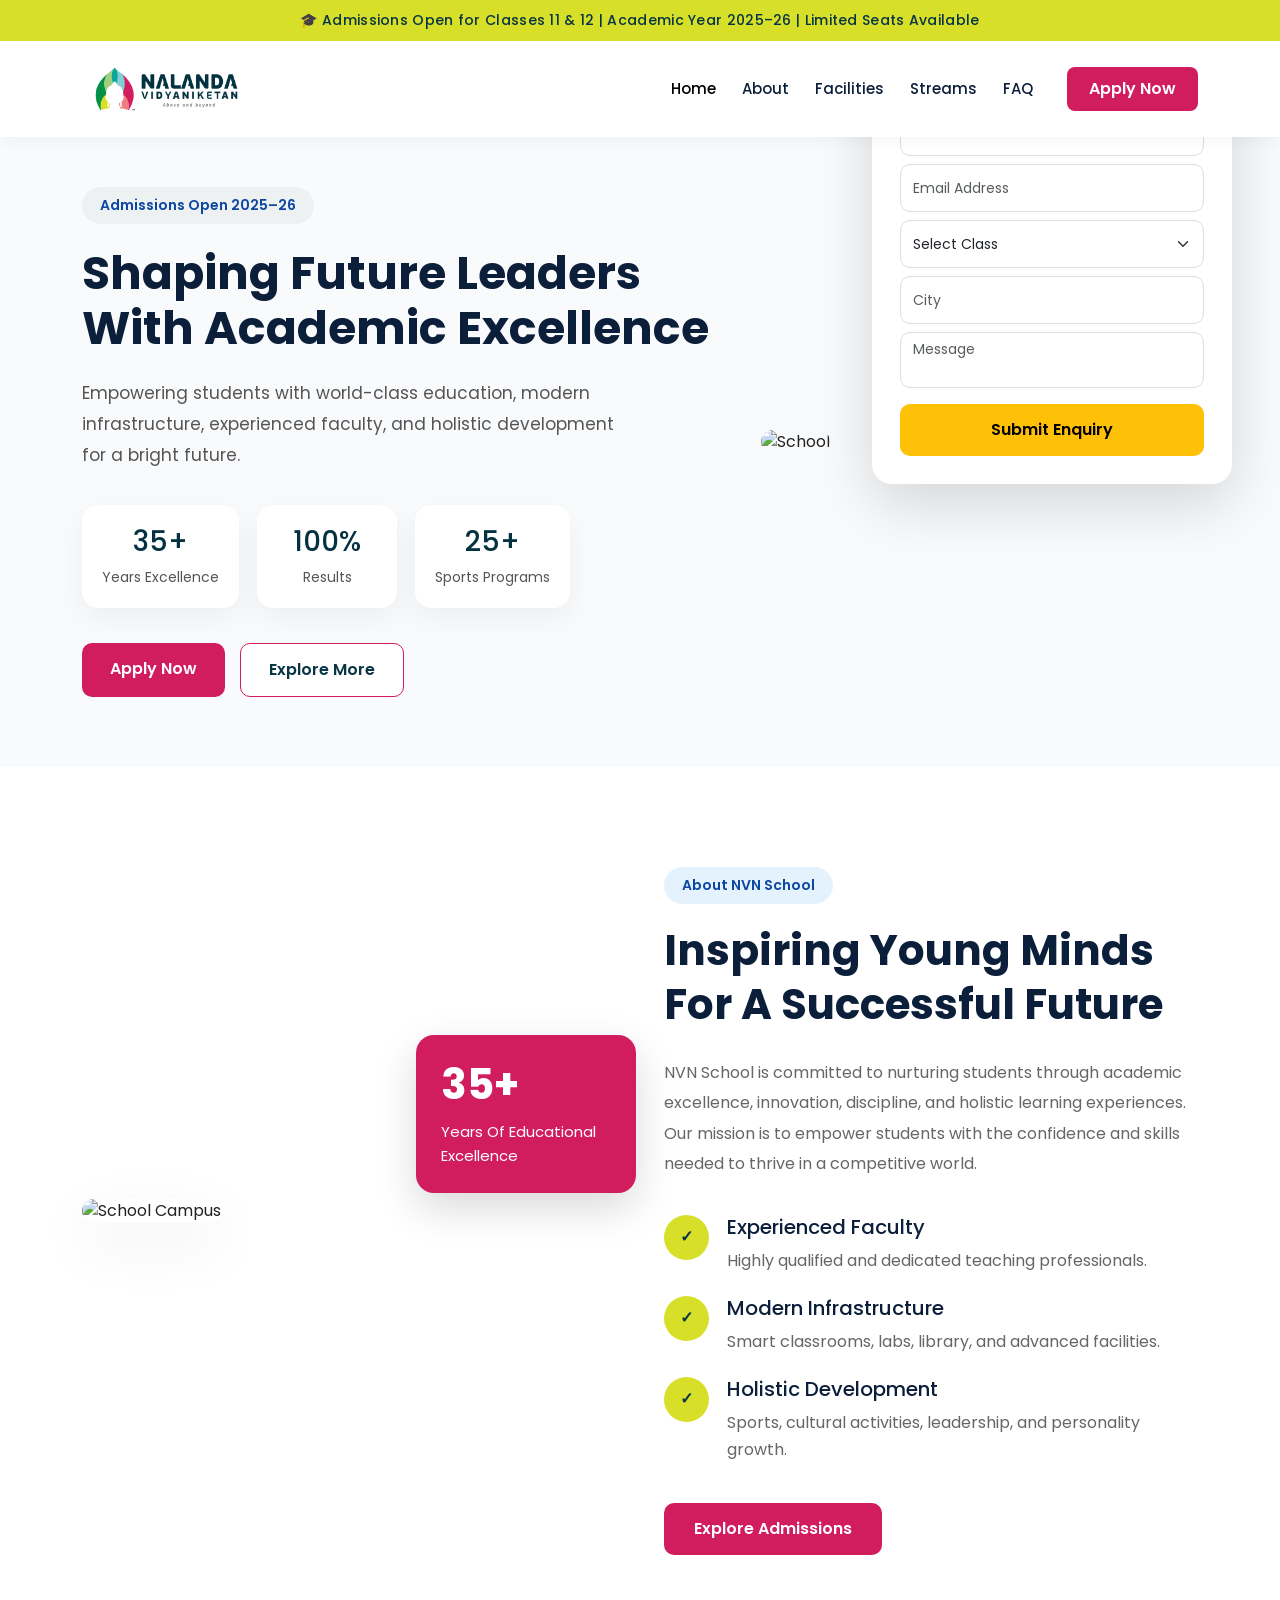
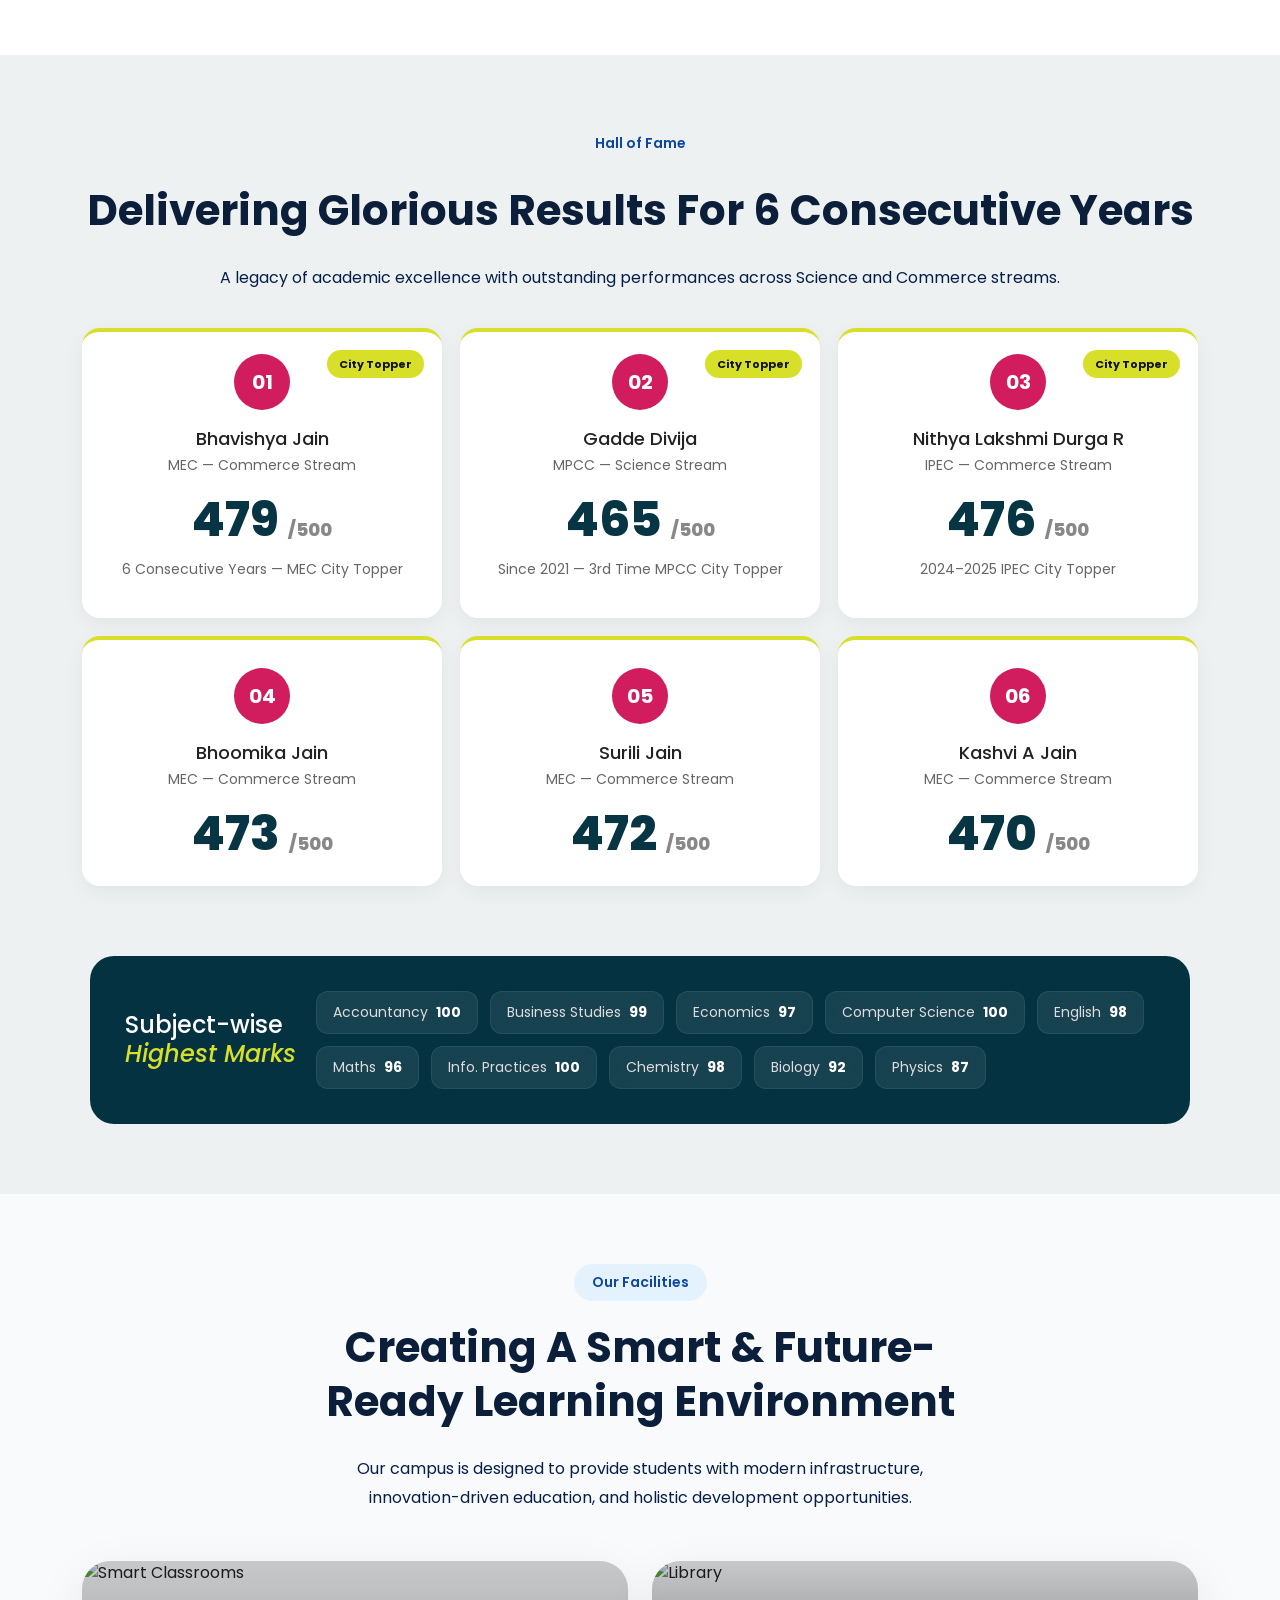
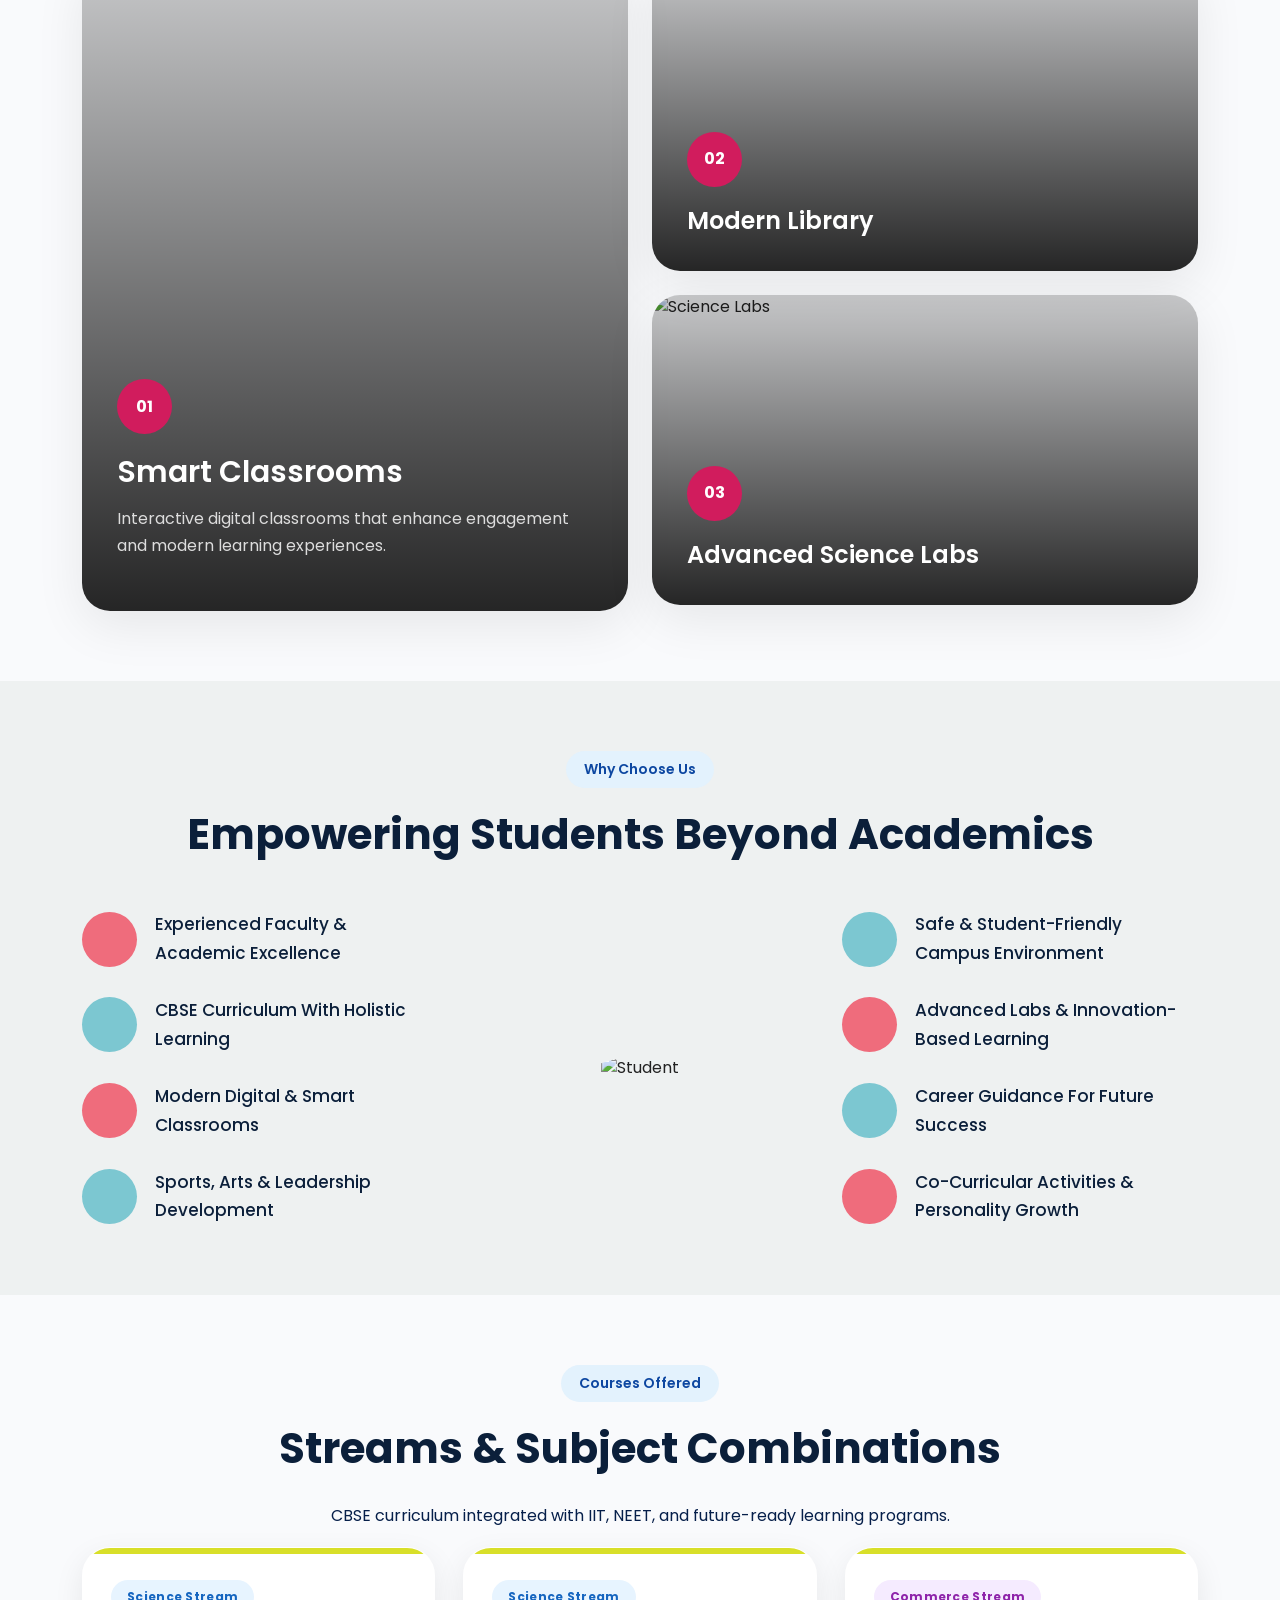
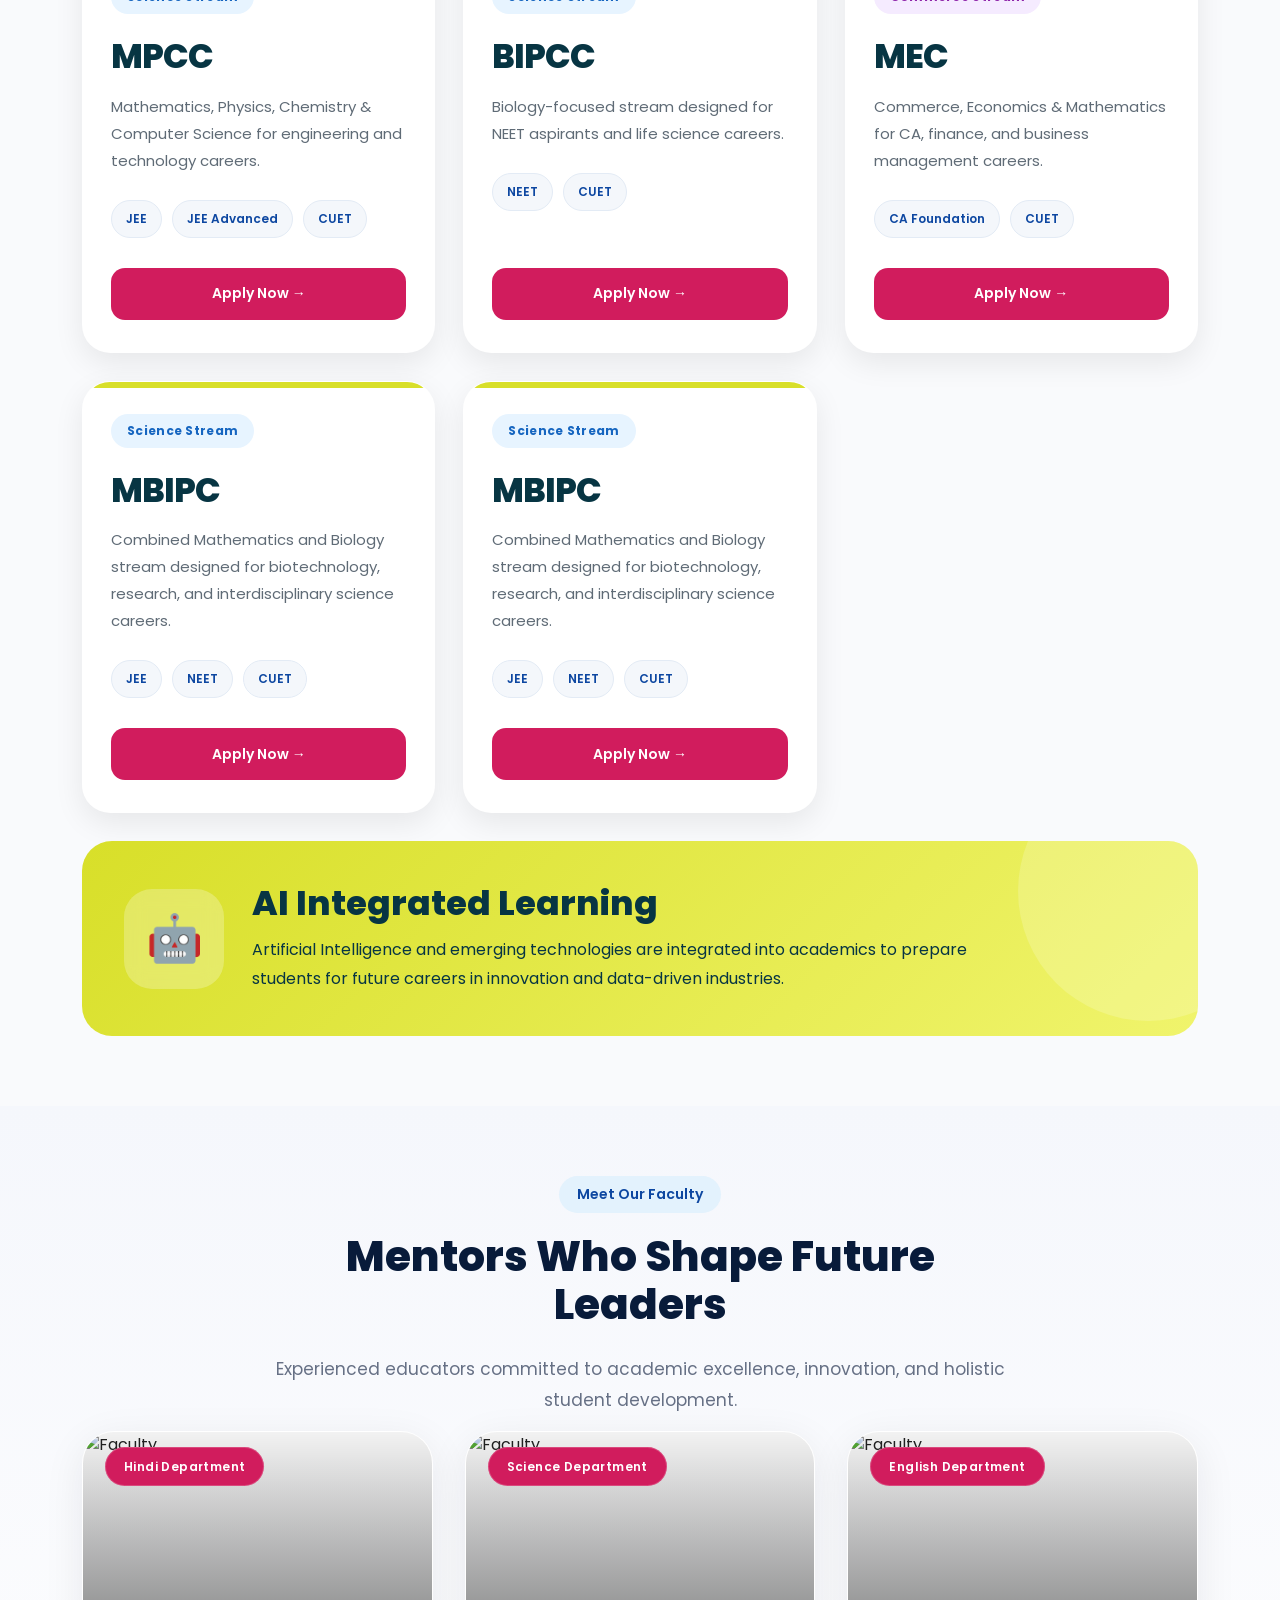
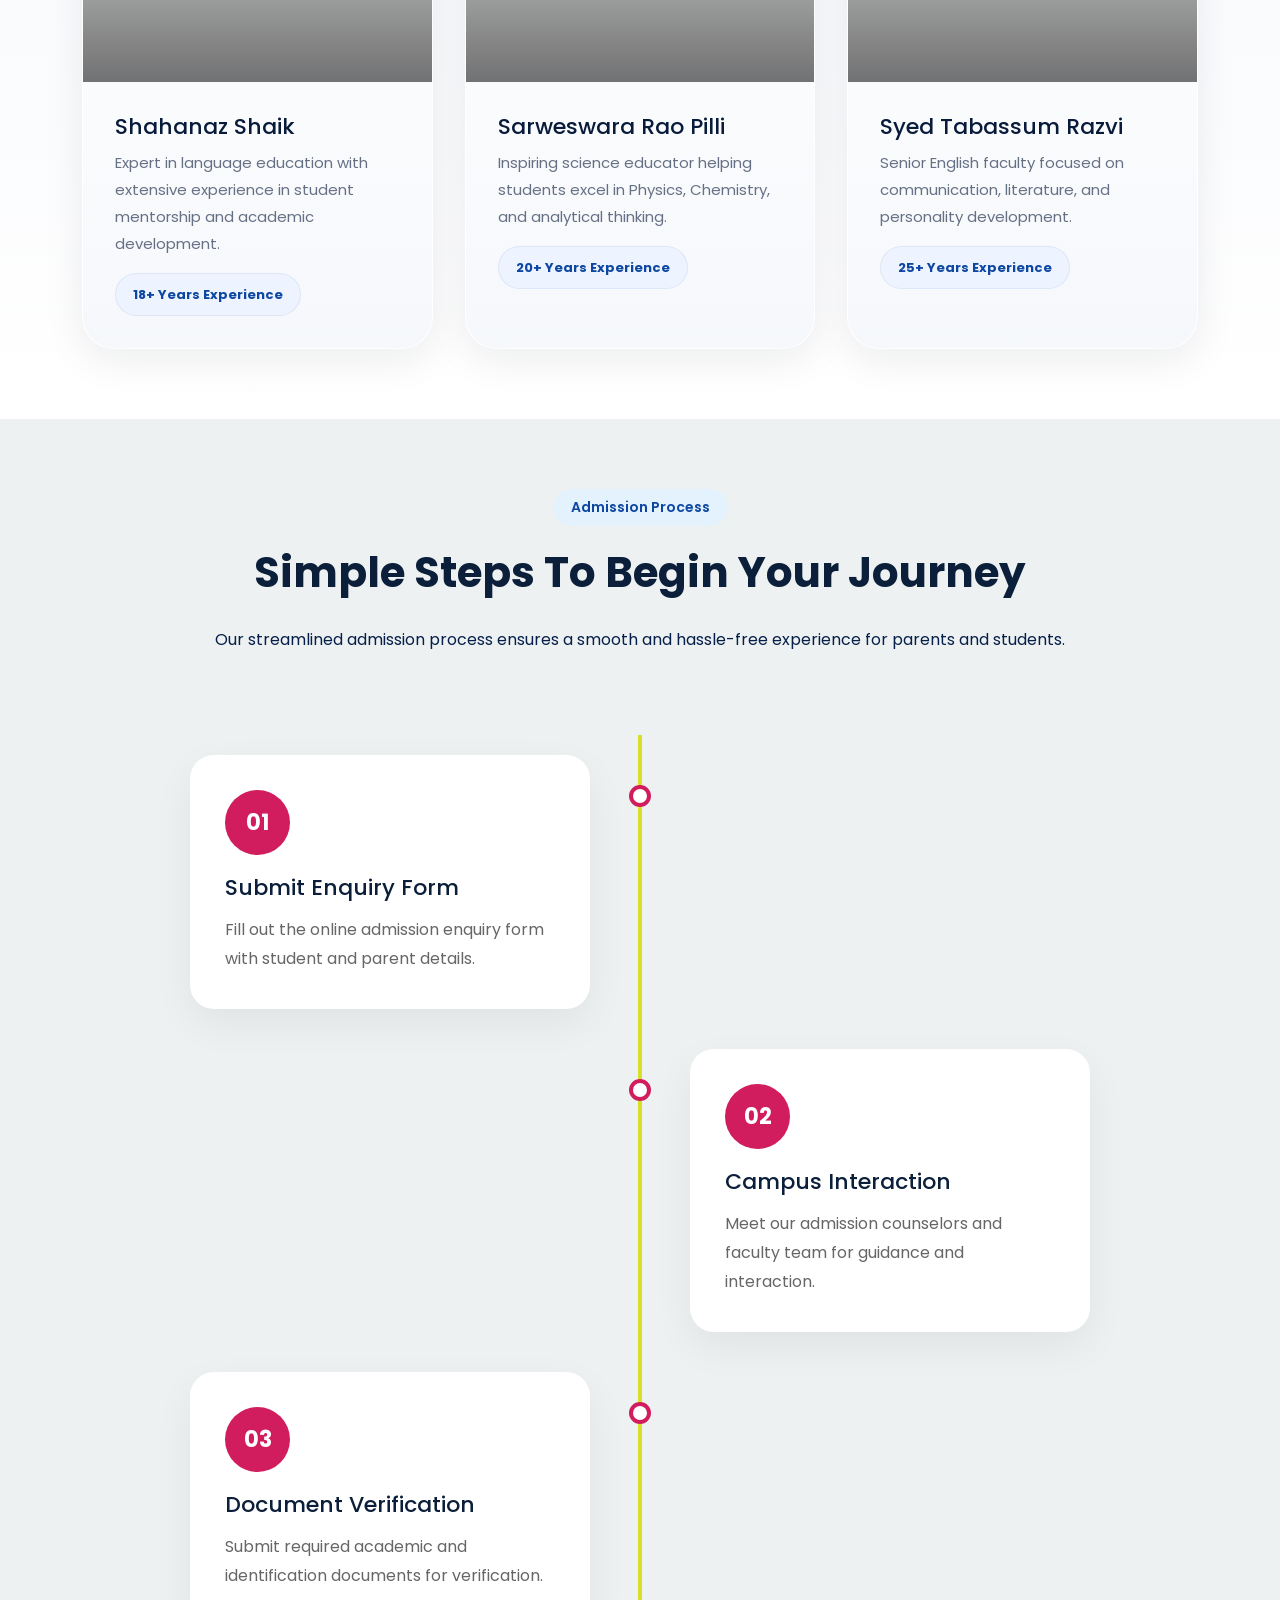
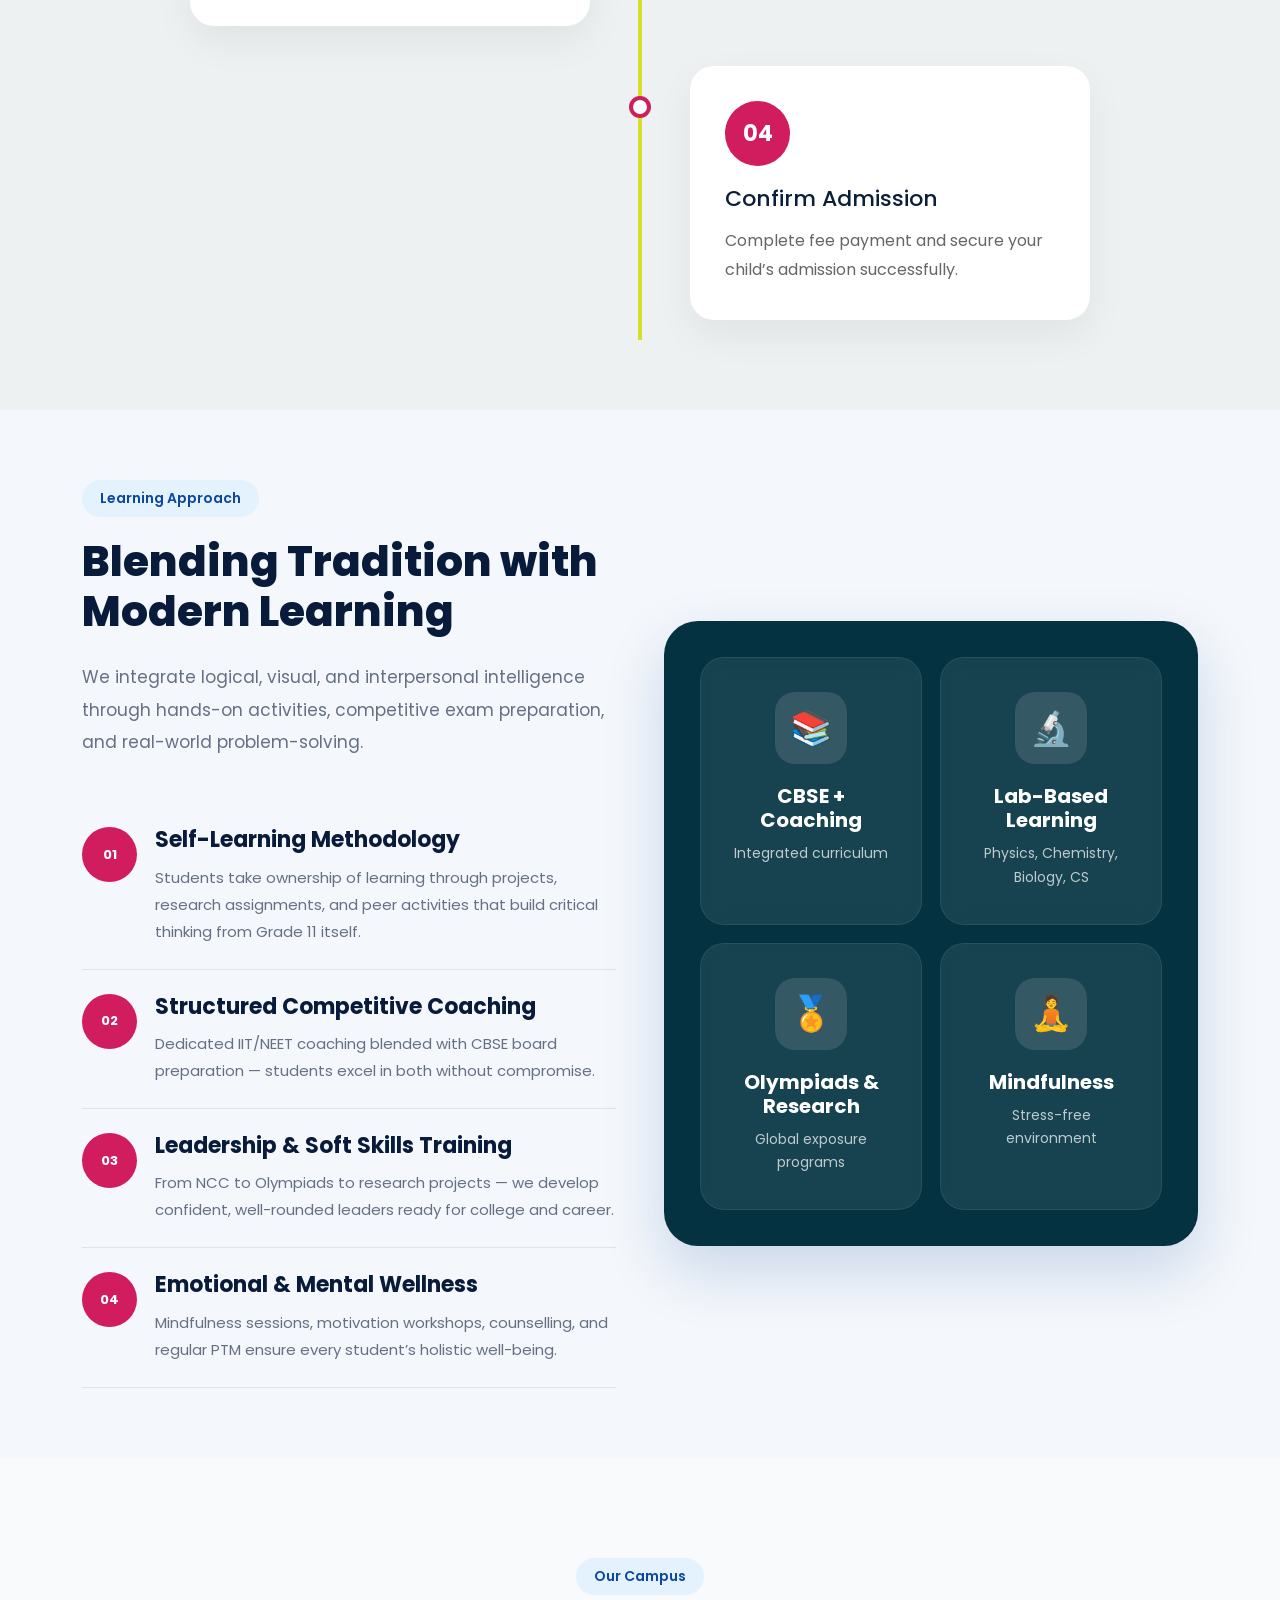
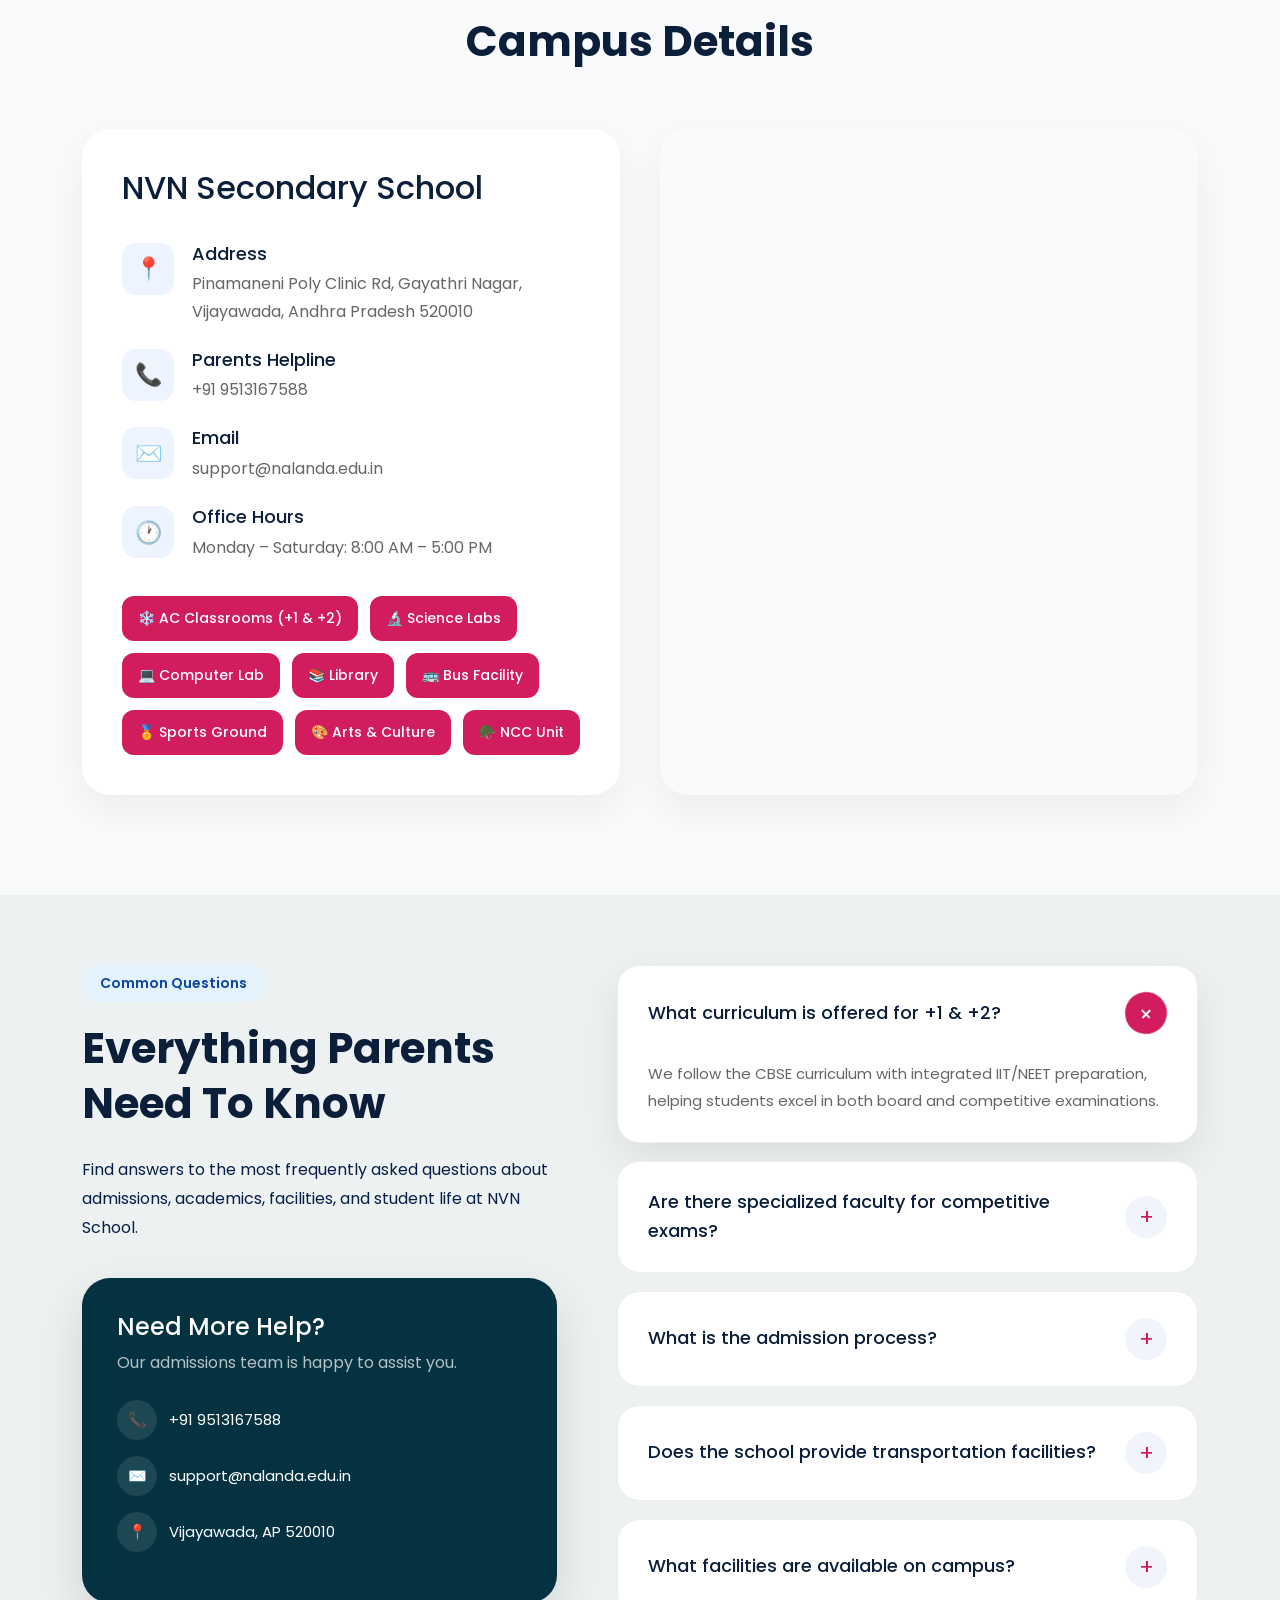
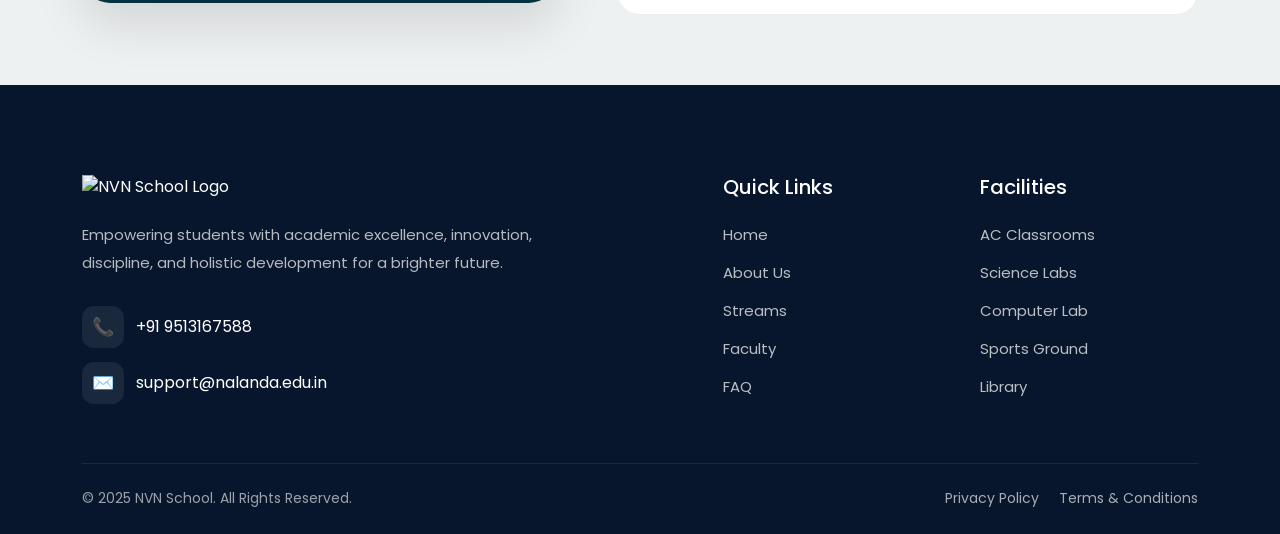
==== commit 7c5c7fe4: "Update index.html" ====
--- a/index.html
+++ b/index.html
@@ -26,7 +26,7 @@
   <div class="container">
 
     <a class="navbar-brand" href="#">
-      <img src="../interview/image/logo.png" alt="NVN School Logo">
+      <img src="image/Logo.png" alt="NVN School Logo">
     </a>
 
     <button class="navbar-toggler" type="button" data-bs-toggle="collapse" data-bs-target="#mainNavbar">
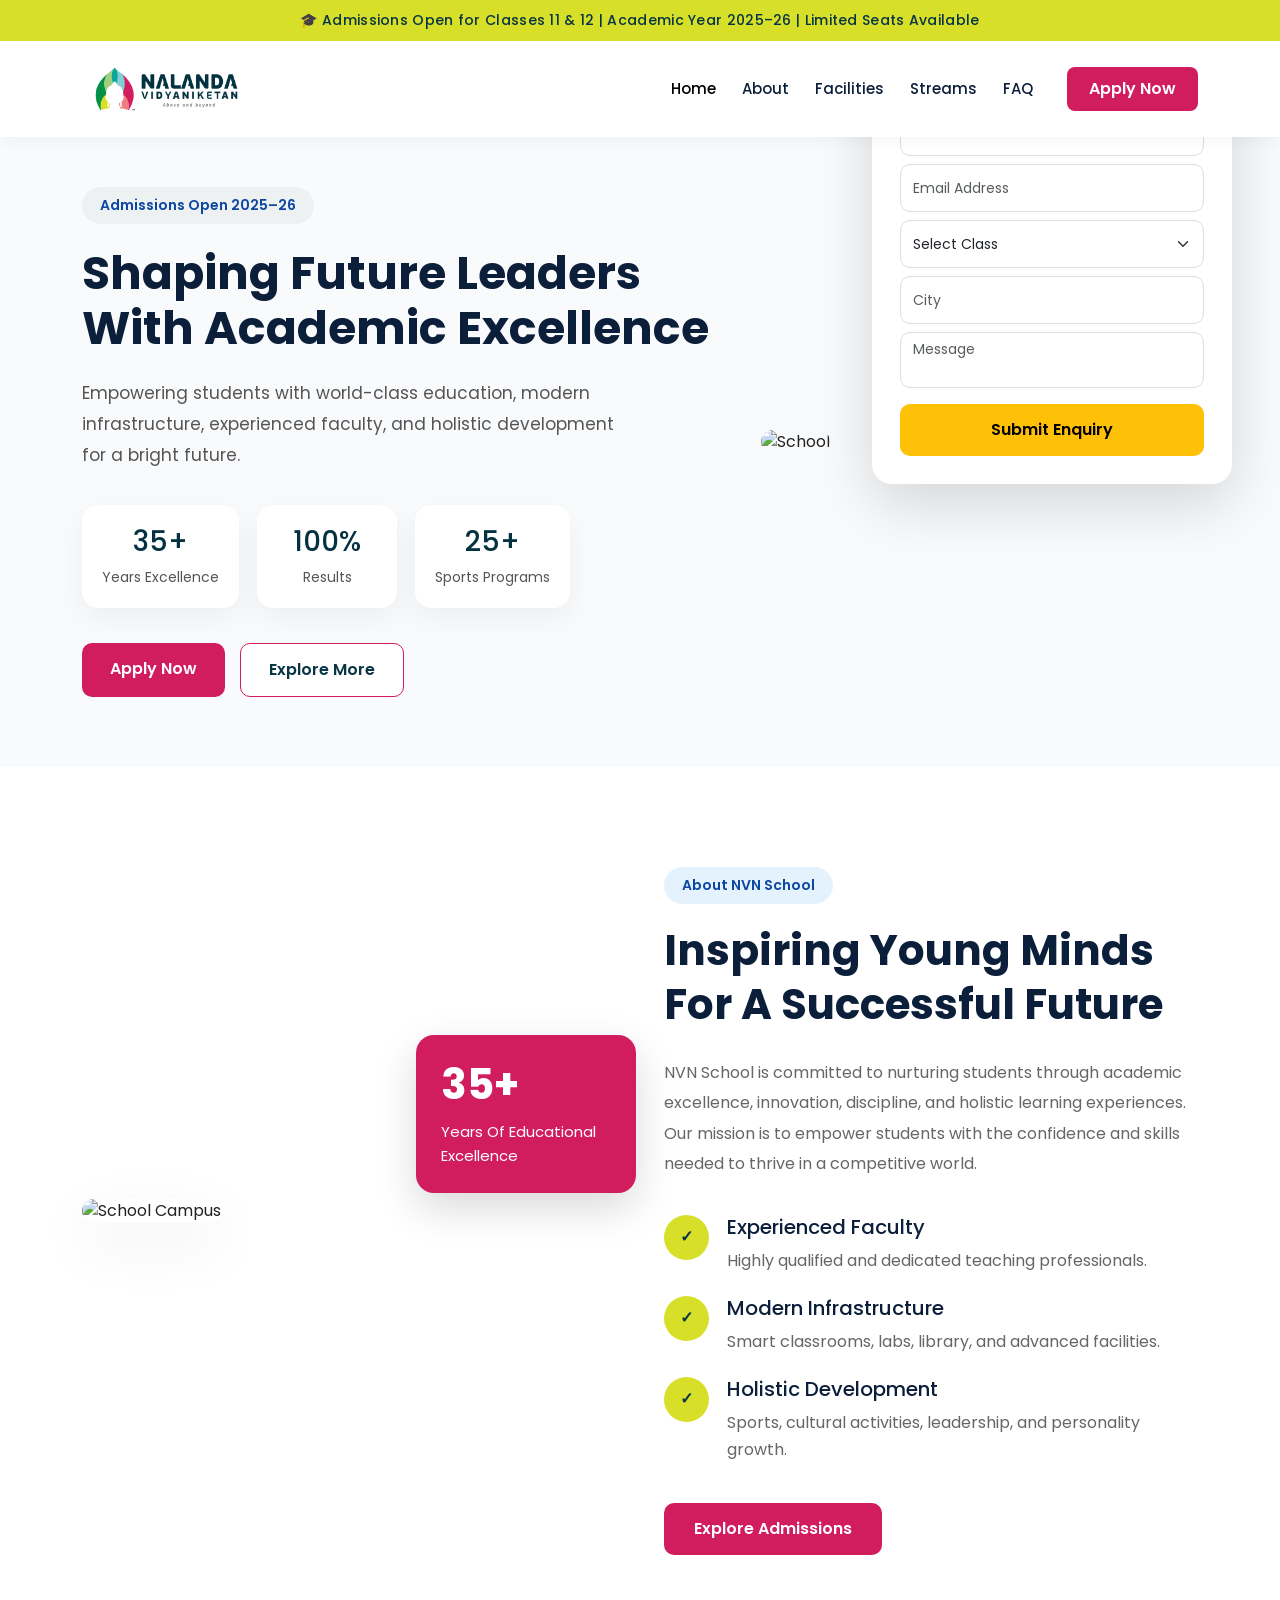
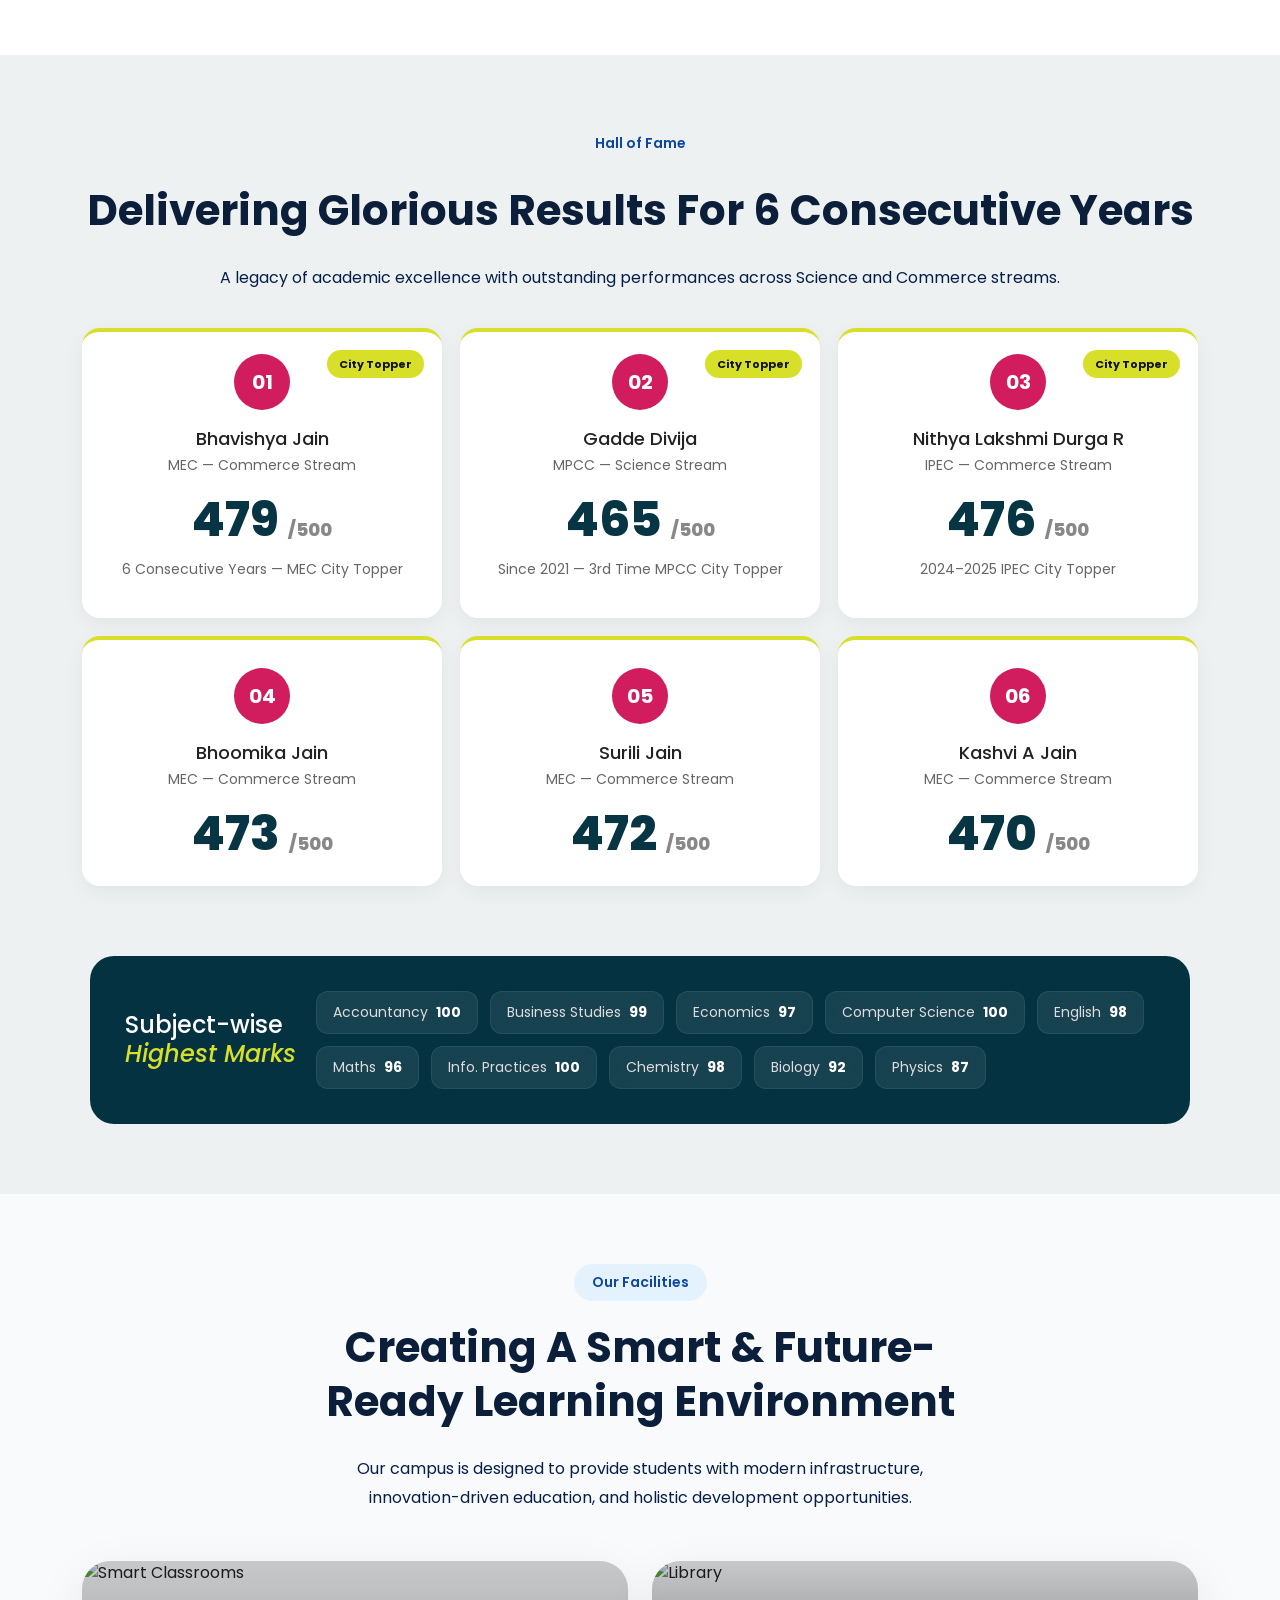
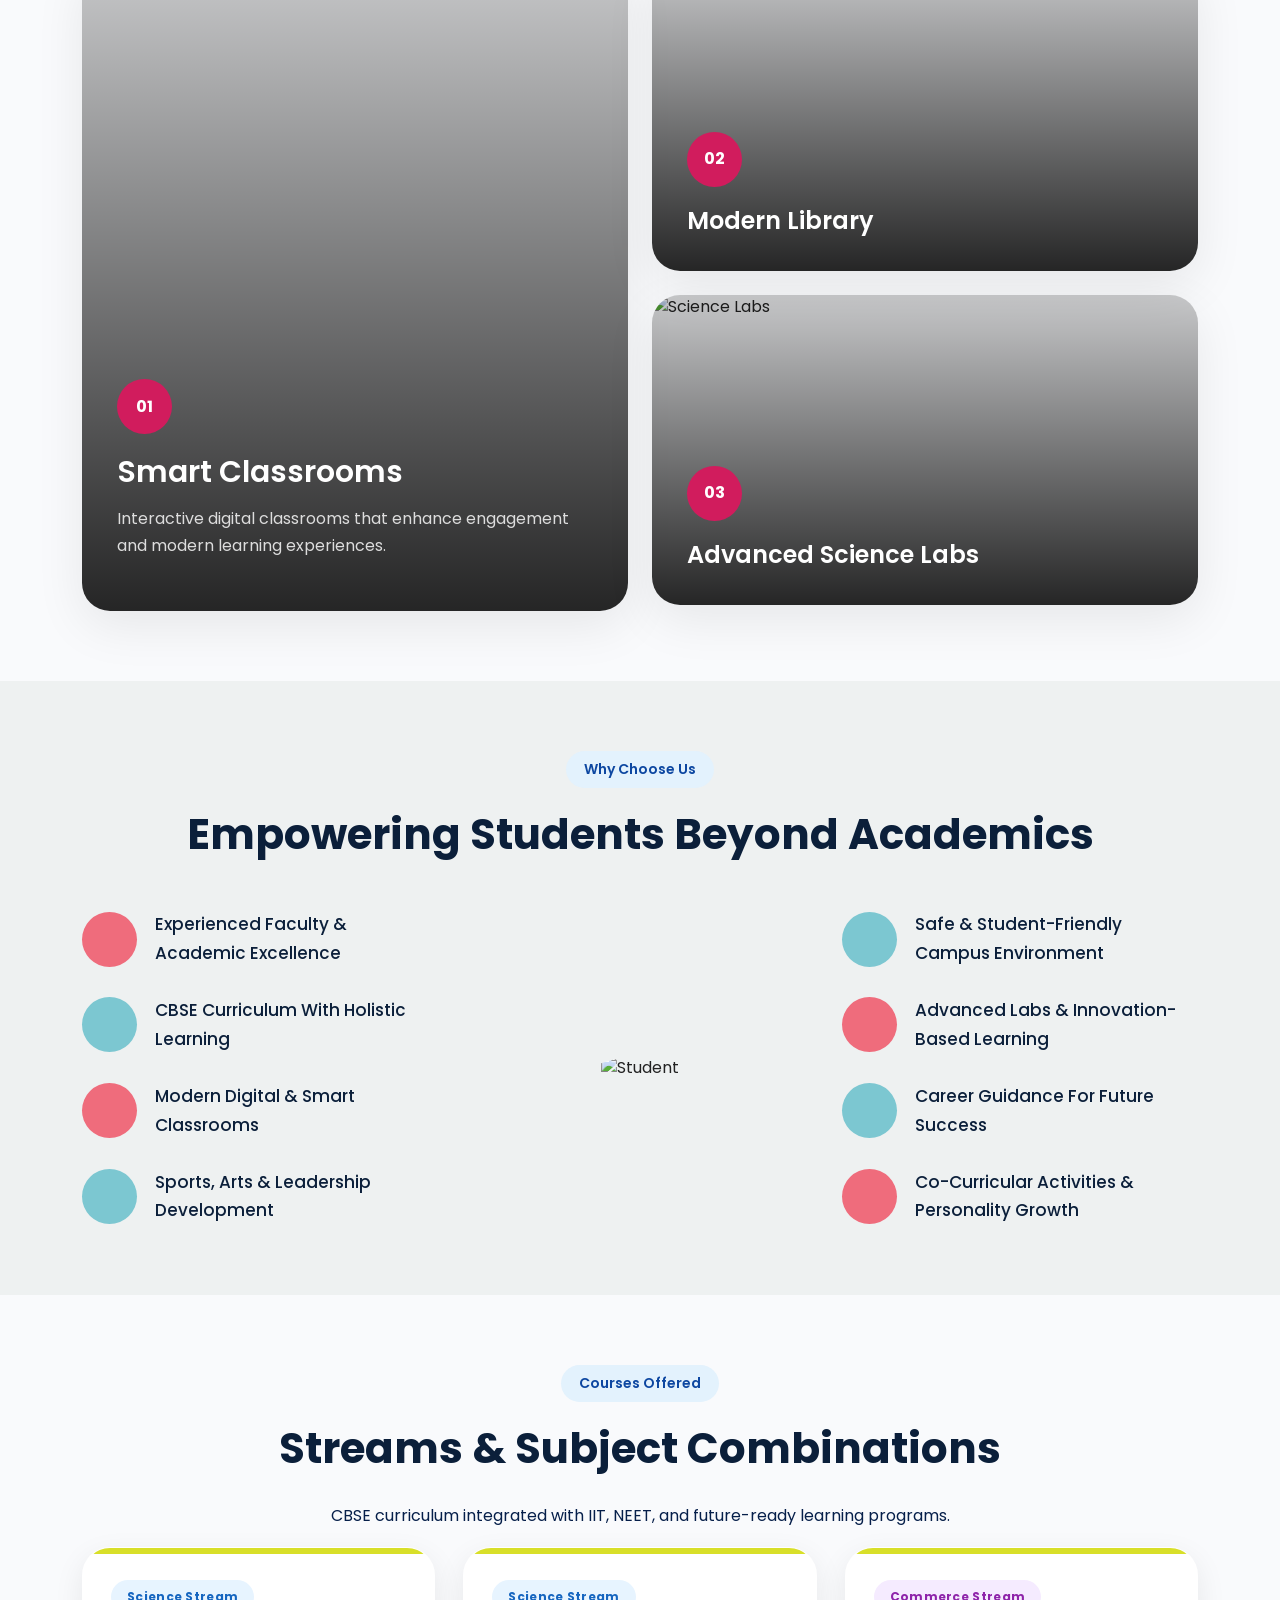
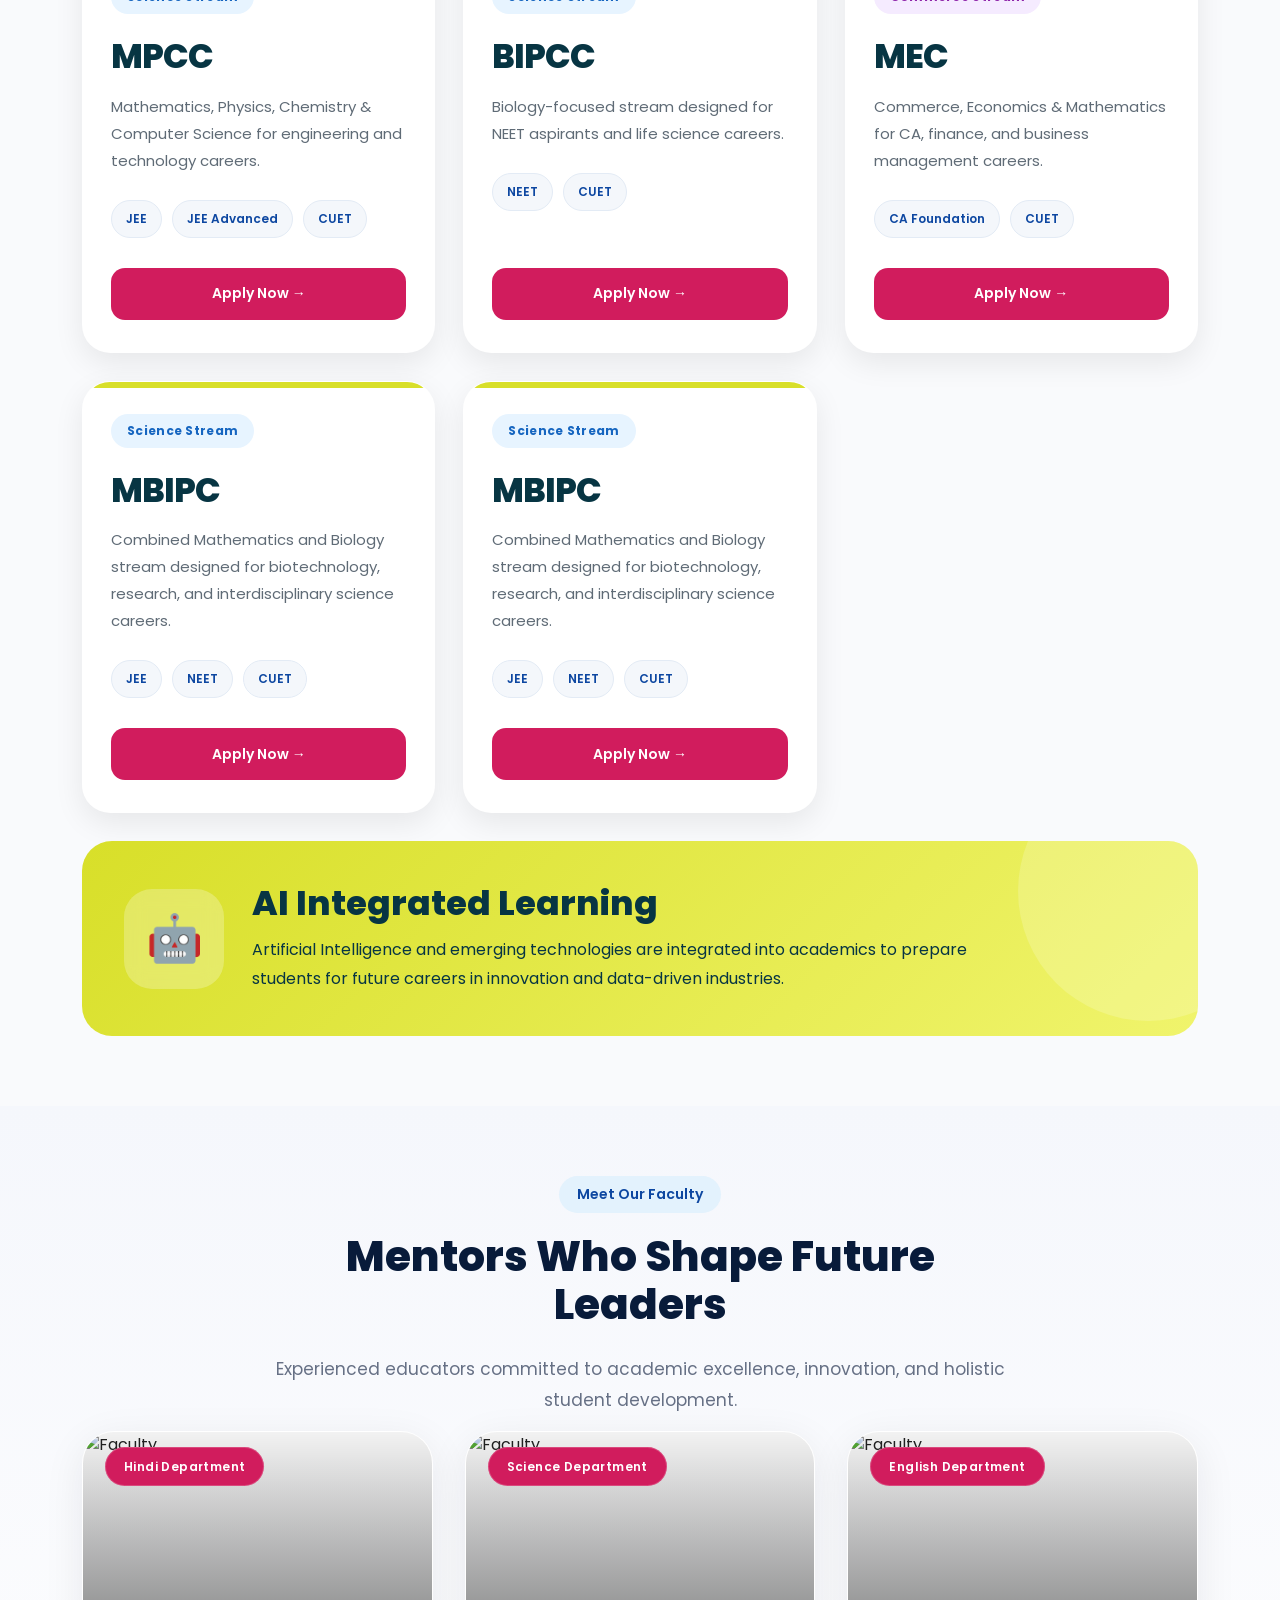
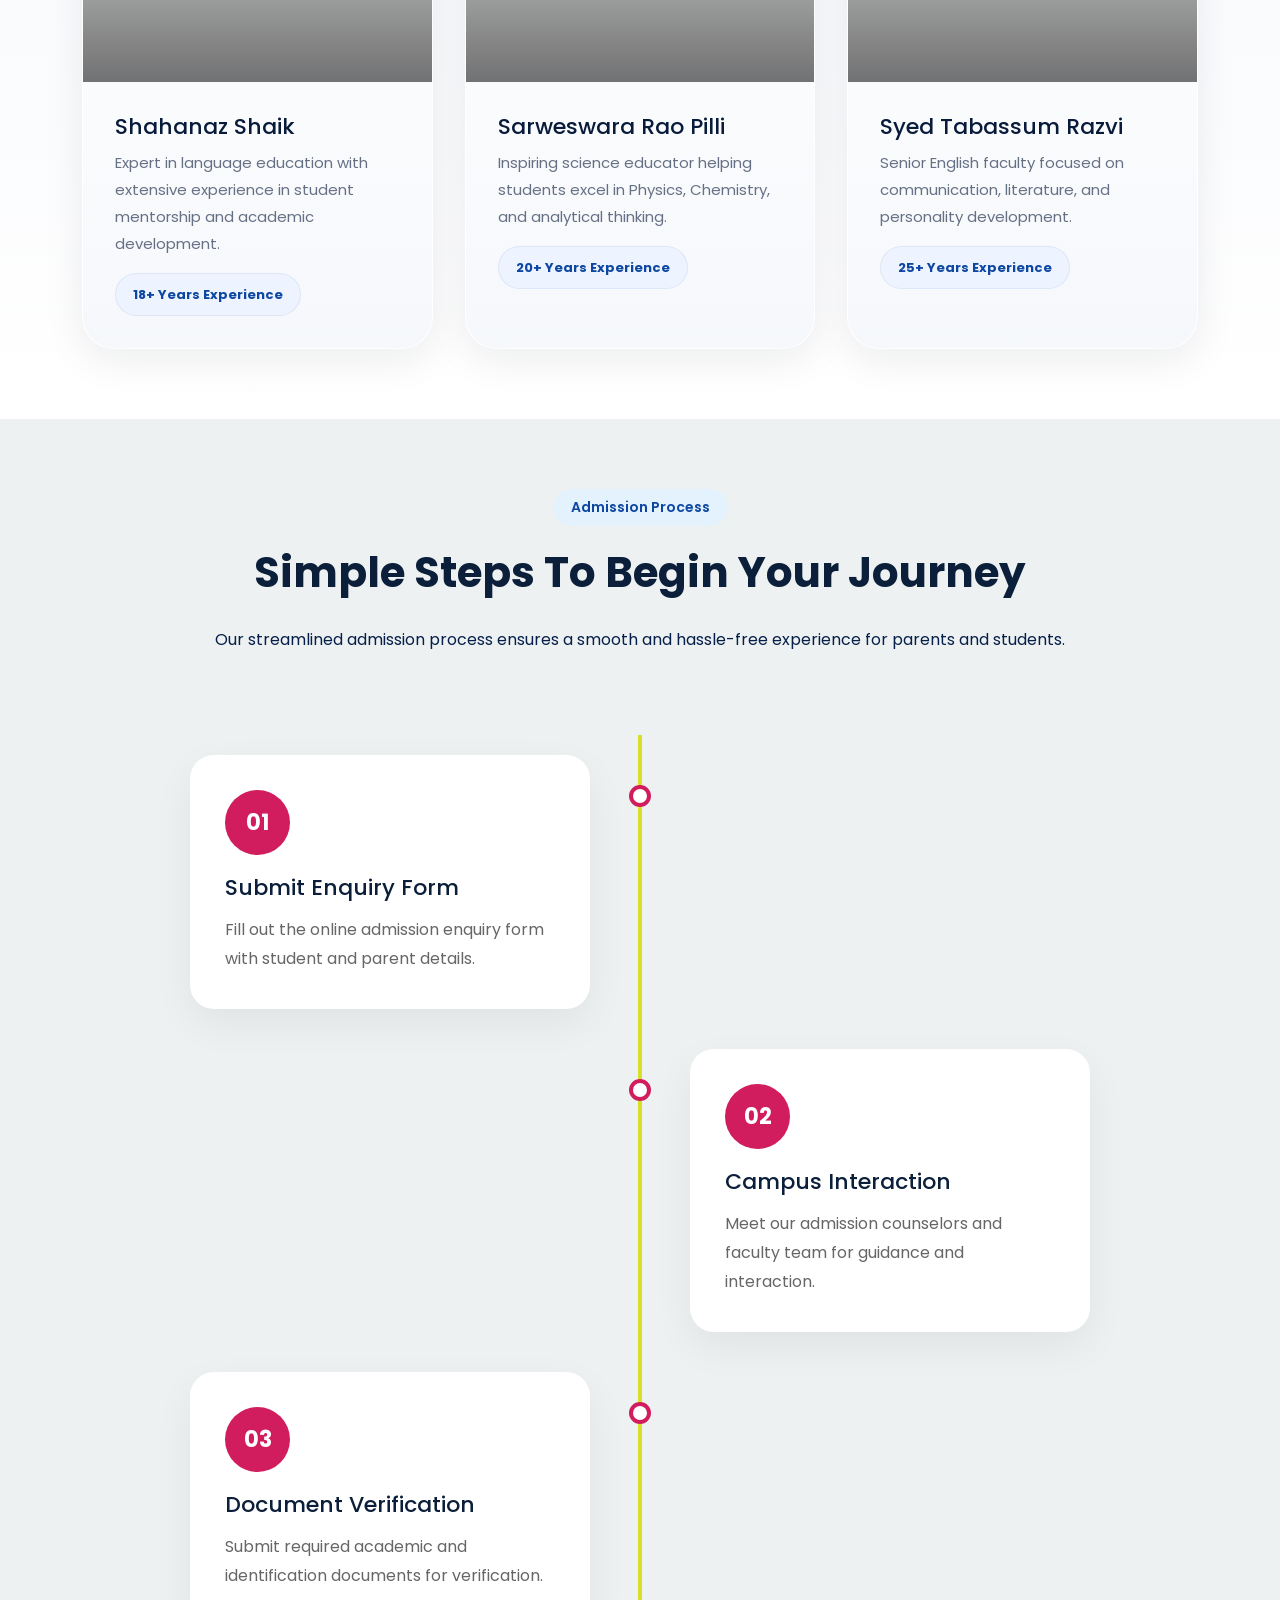
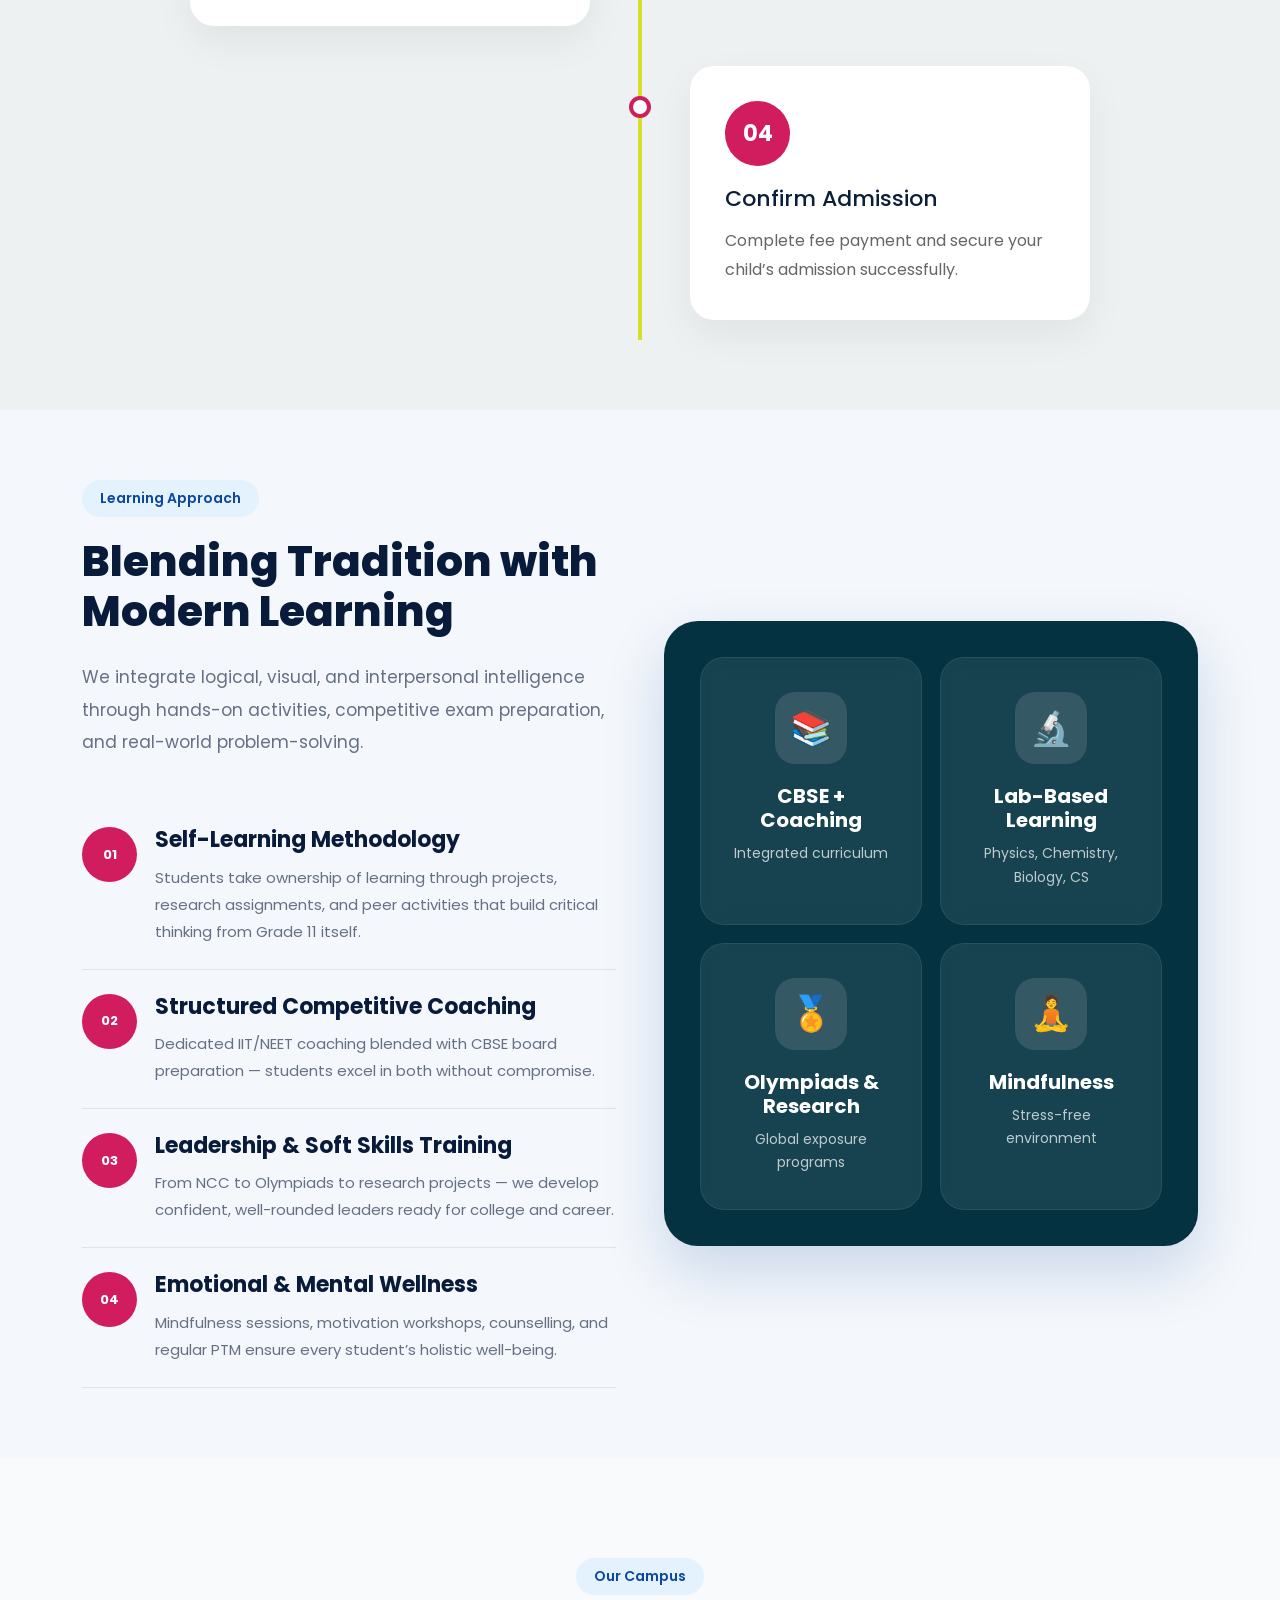
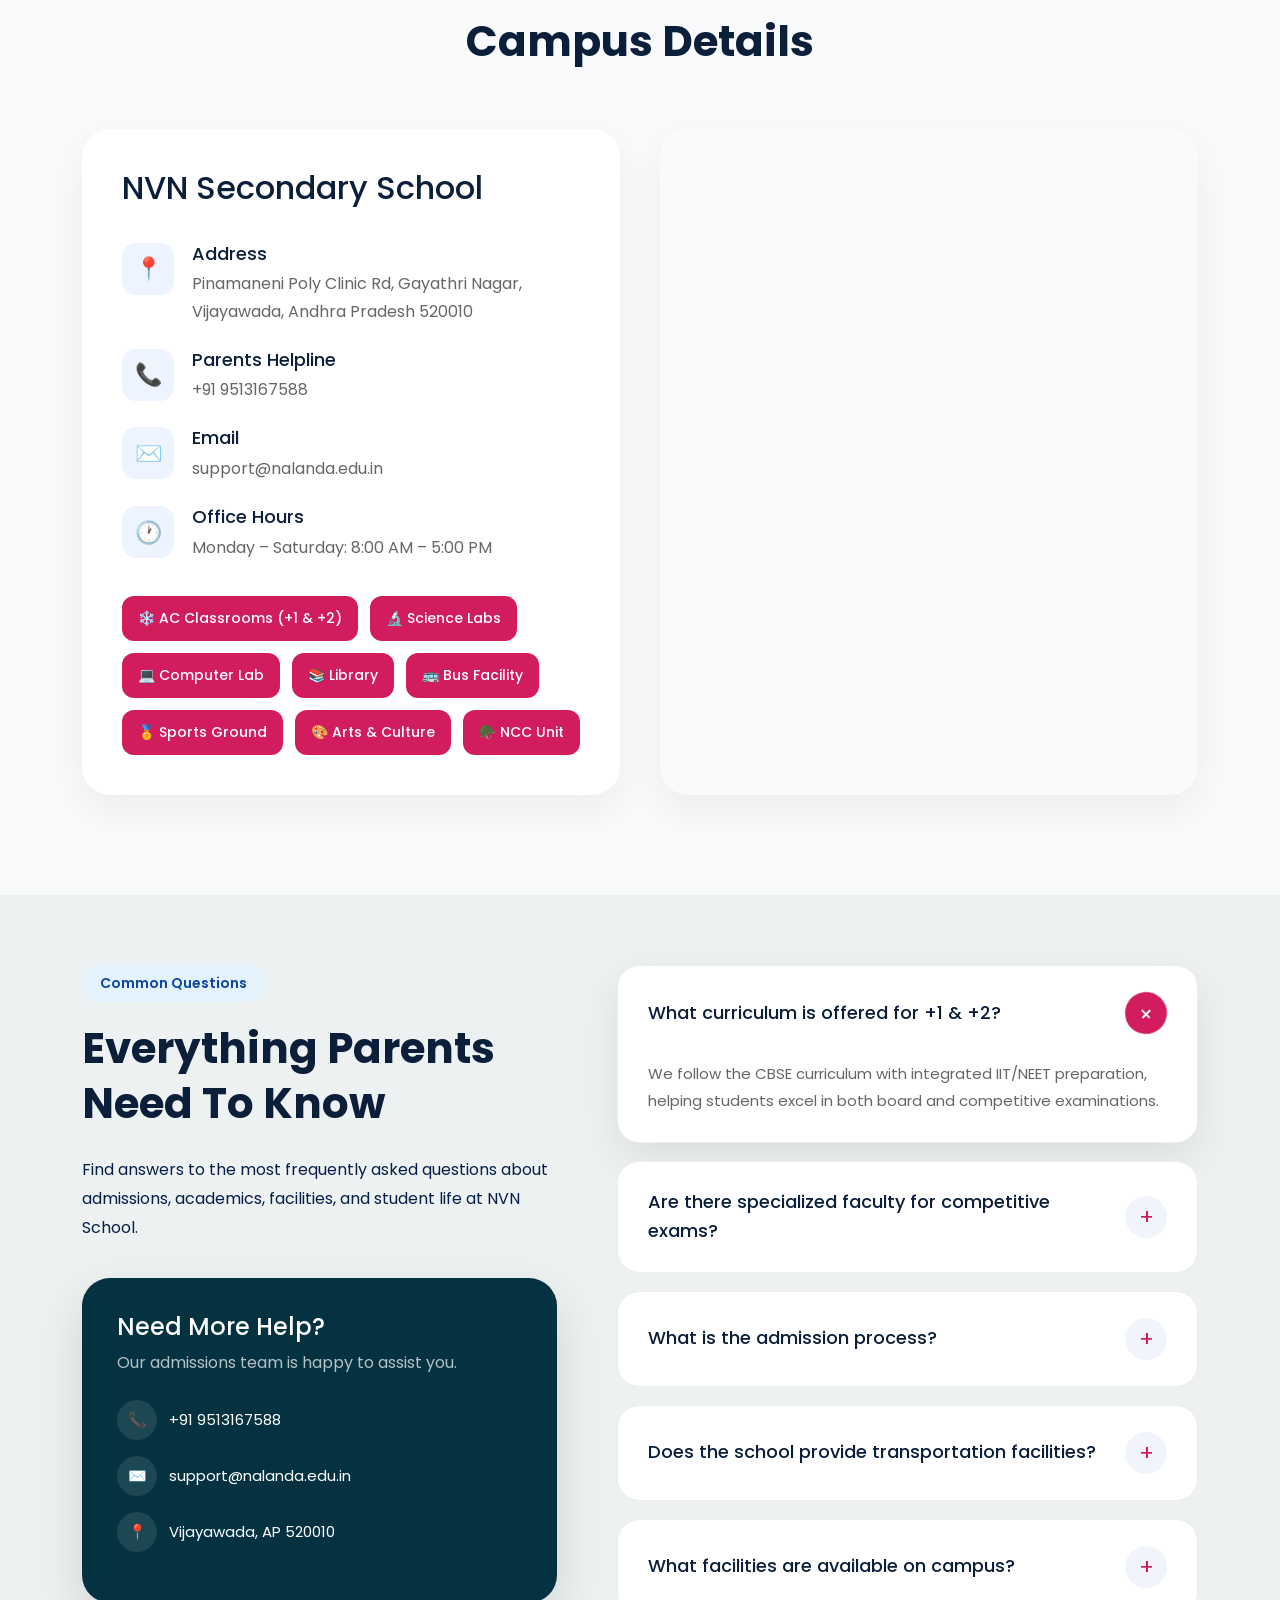
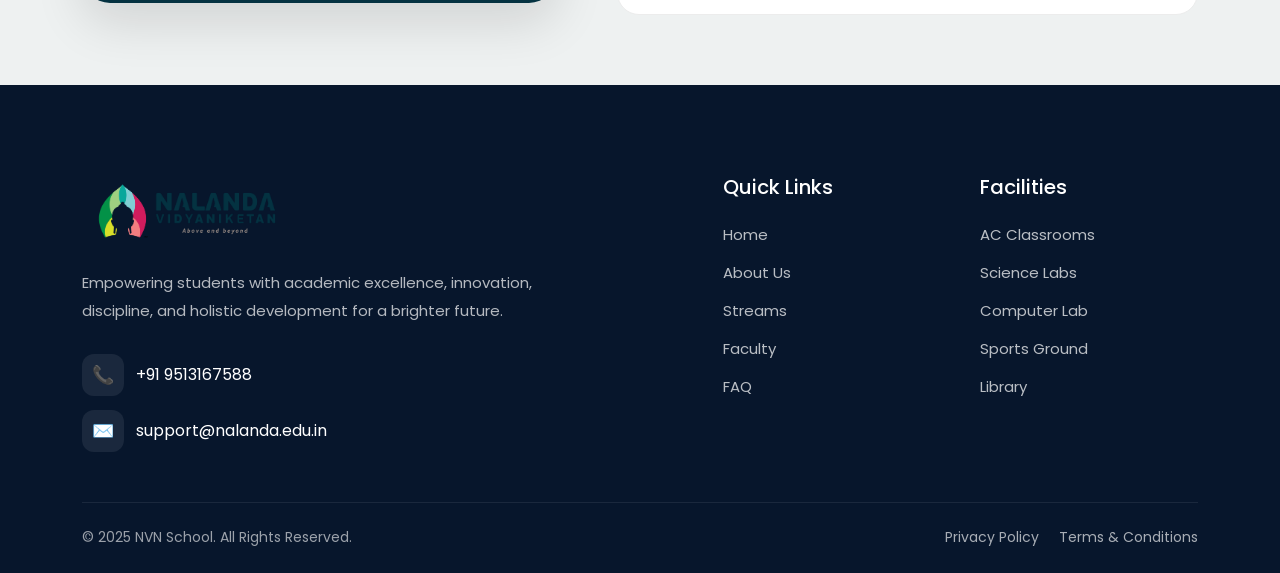
==== commit db06d595: "Update index.html" ====
--- a/index.html
+++ b/index.html
@@ -1626,7 +1626,7 @@
 
       <div class="footer-about">
 
-        <img src="../interview/image/Logo.png" alt="NVN School Logo" class="footer-logo">
+        <img src="image/Logo.png" alt="NVN School Logo" class="footer-logo">
 
         <p>
           Empowering students with academic excellence, innovation,
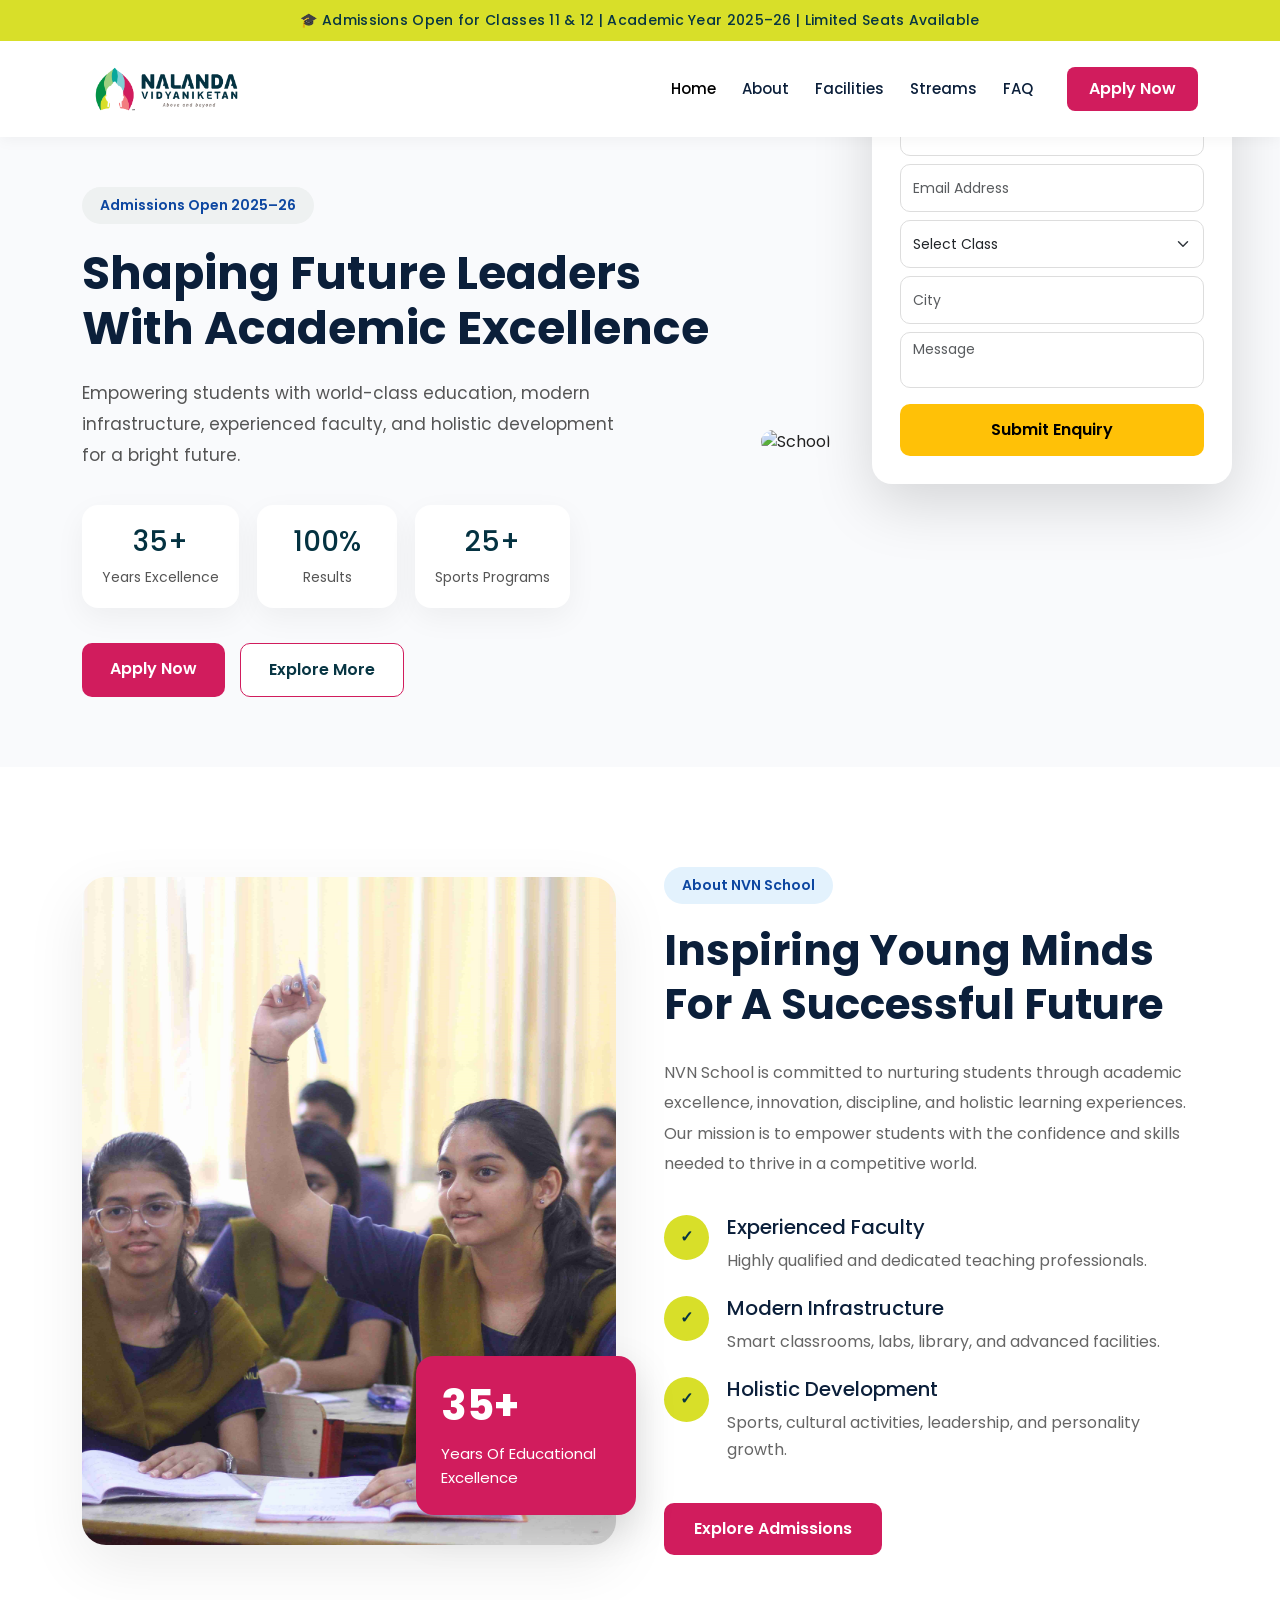
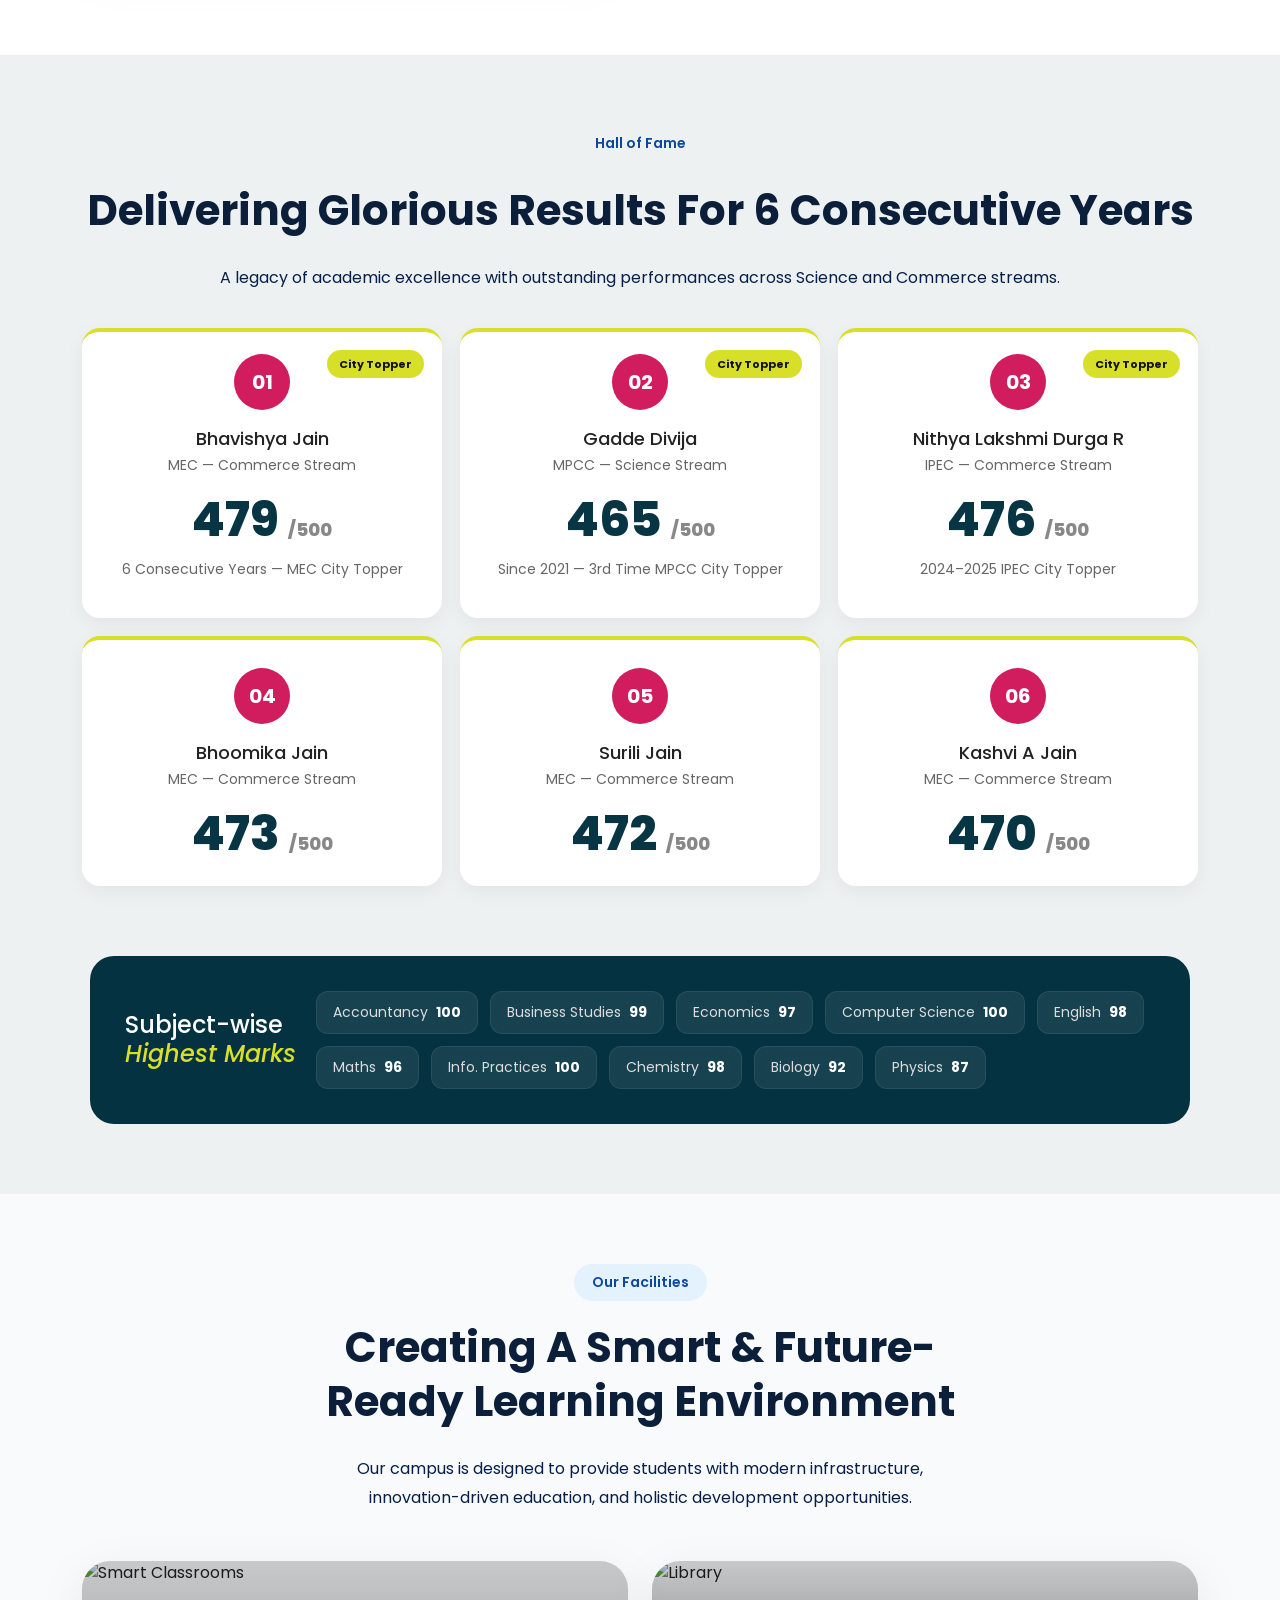
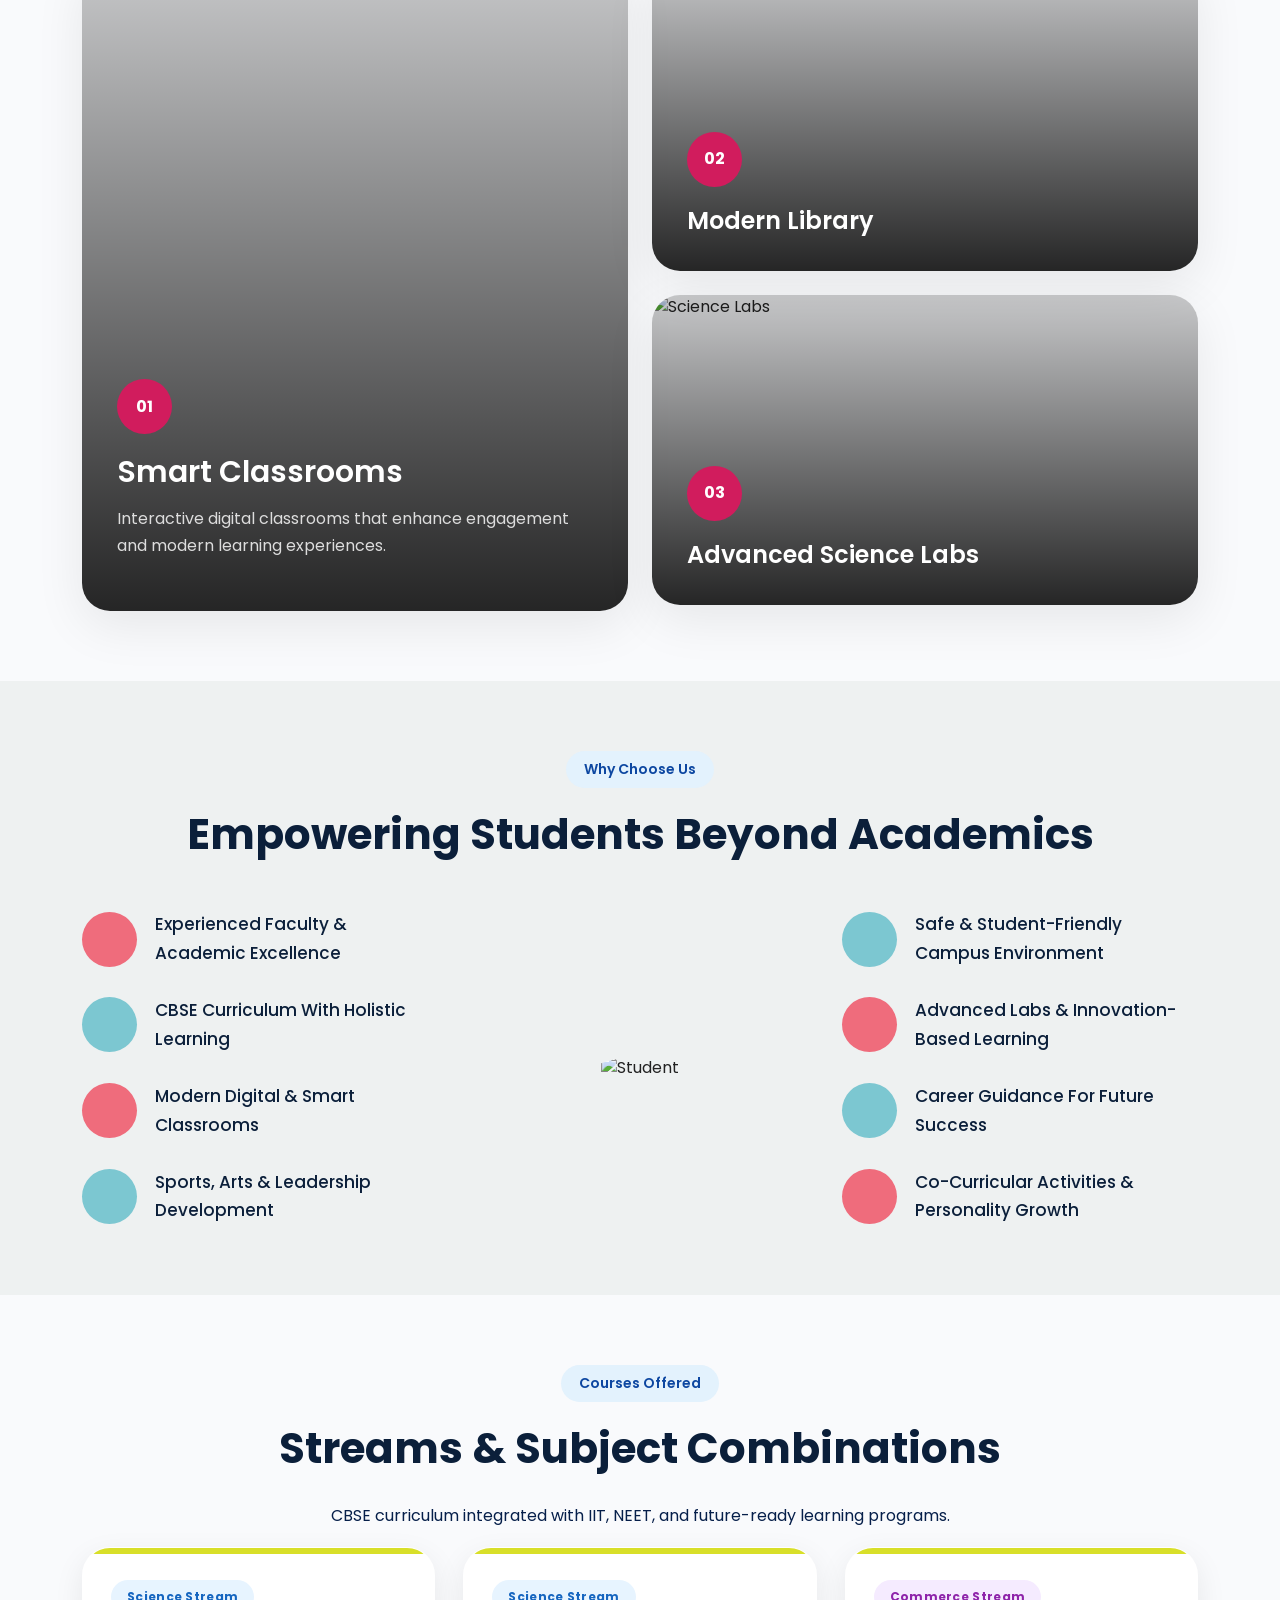
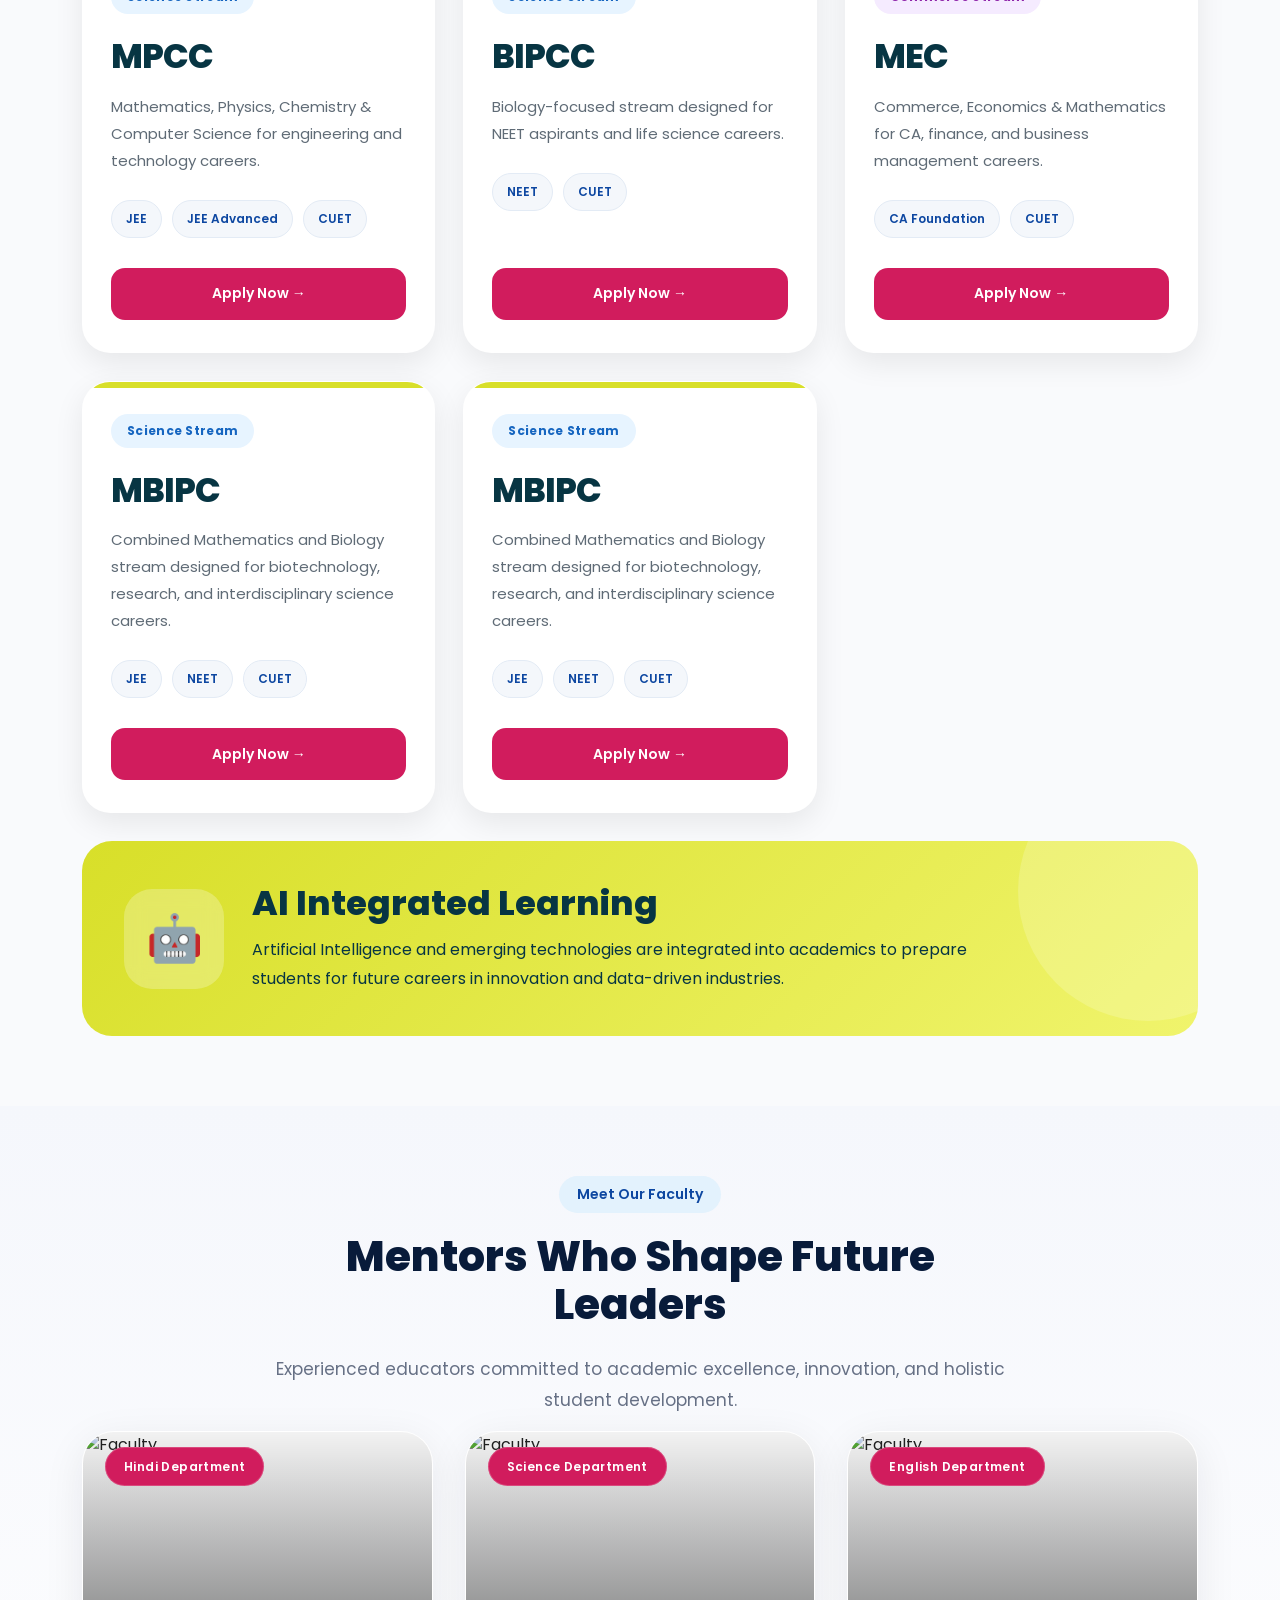
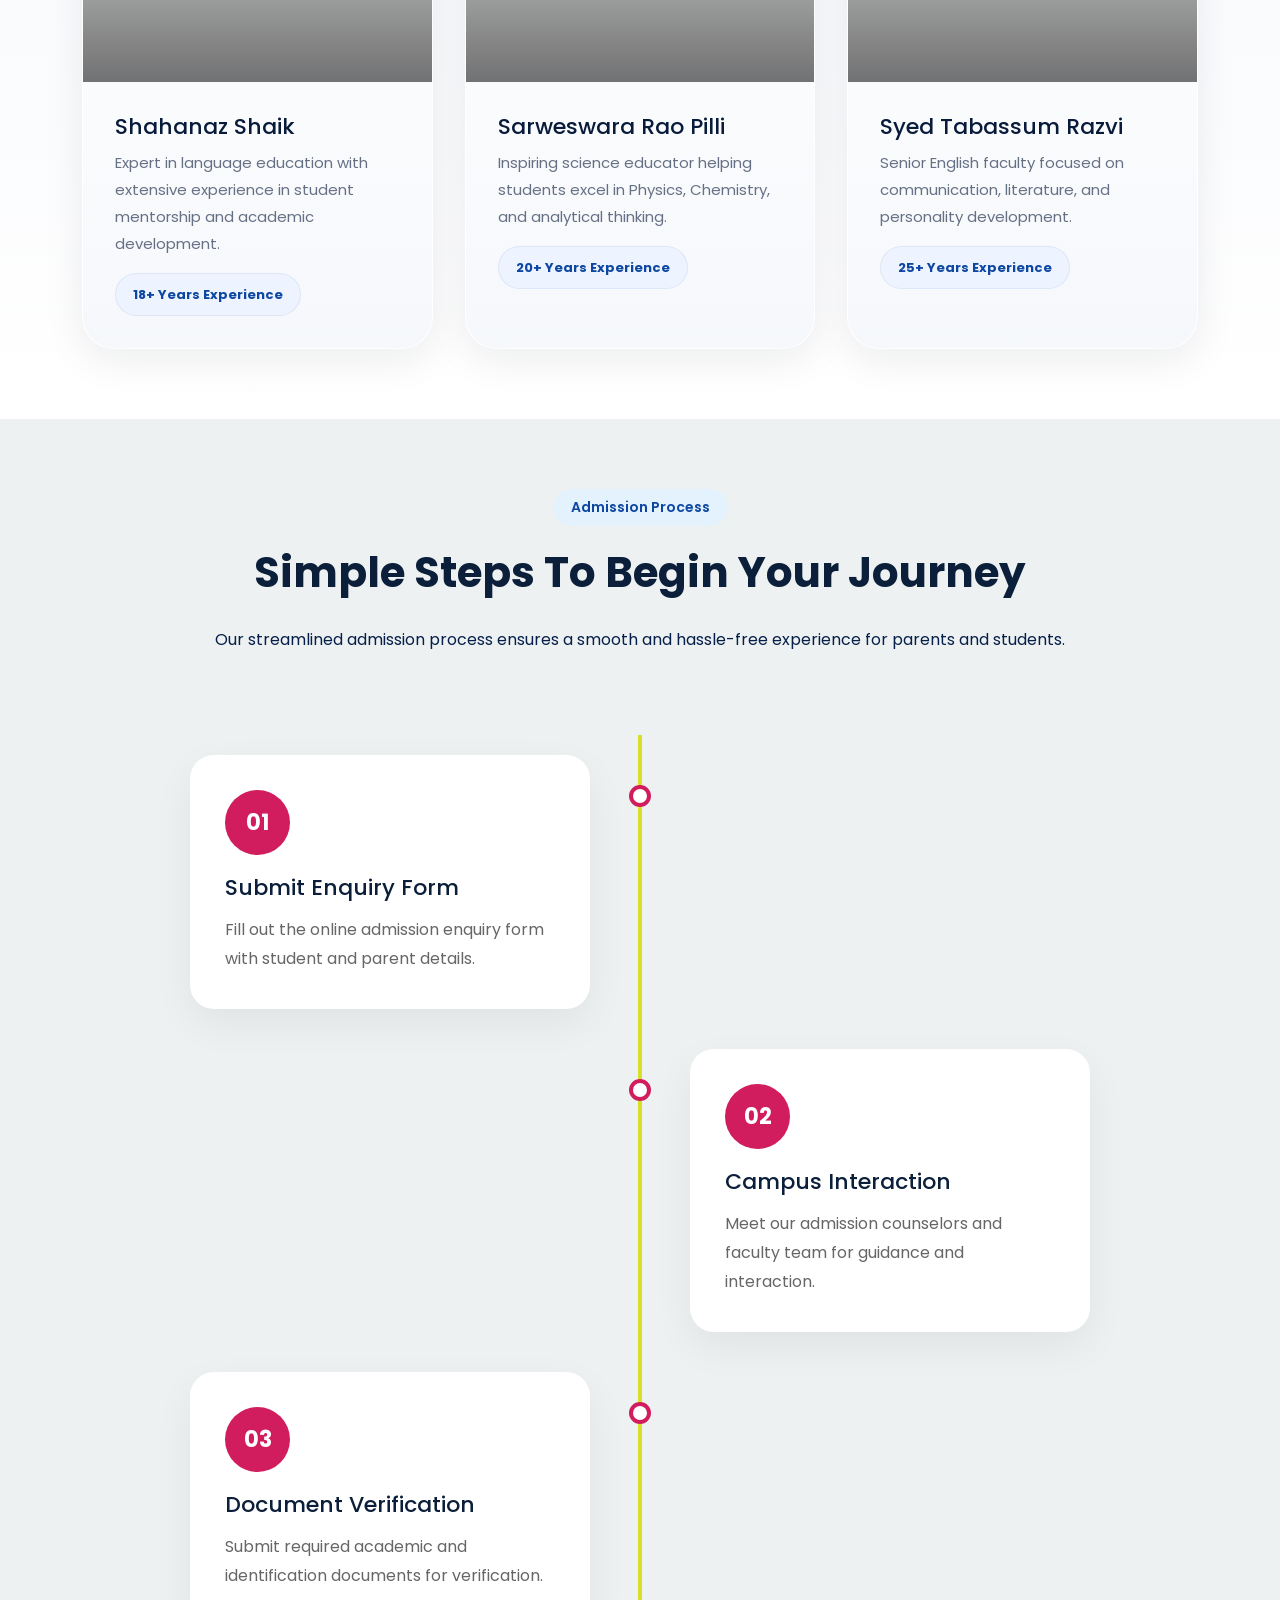
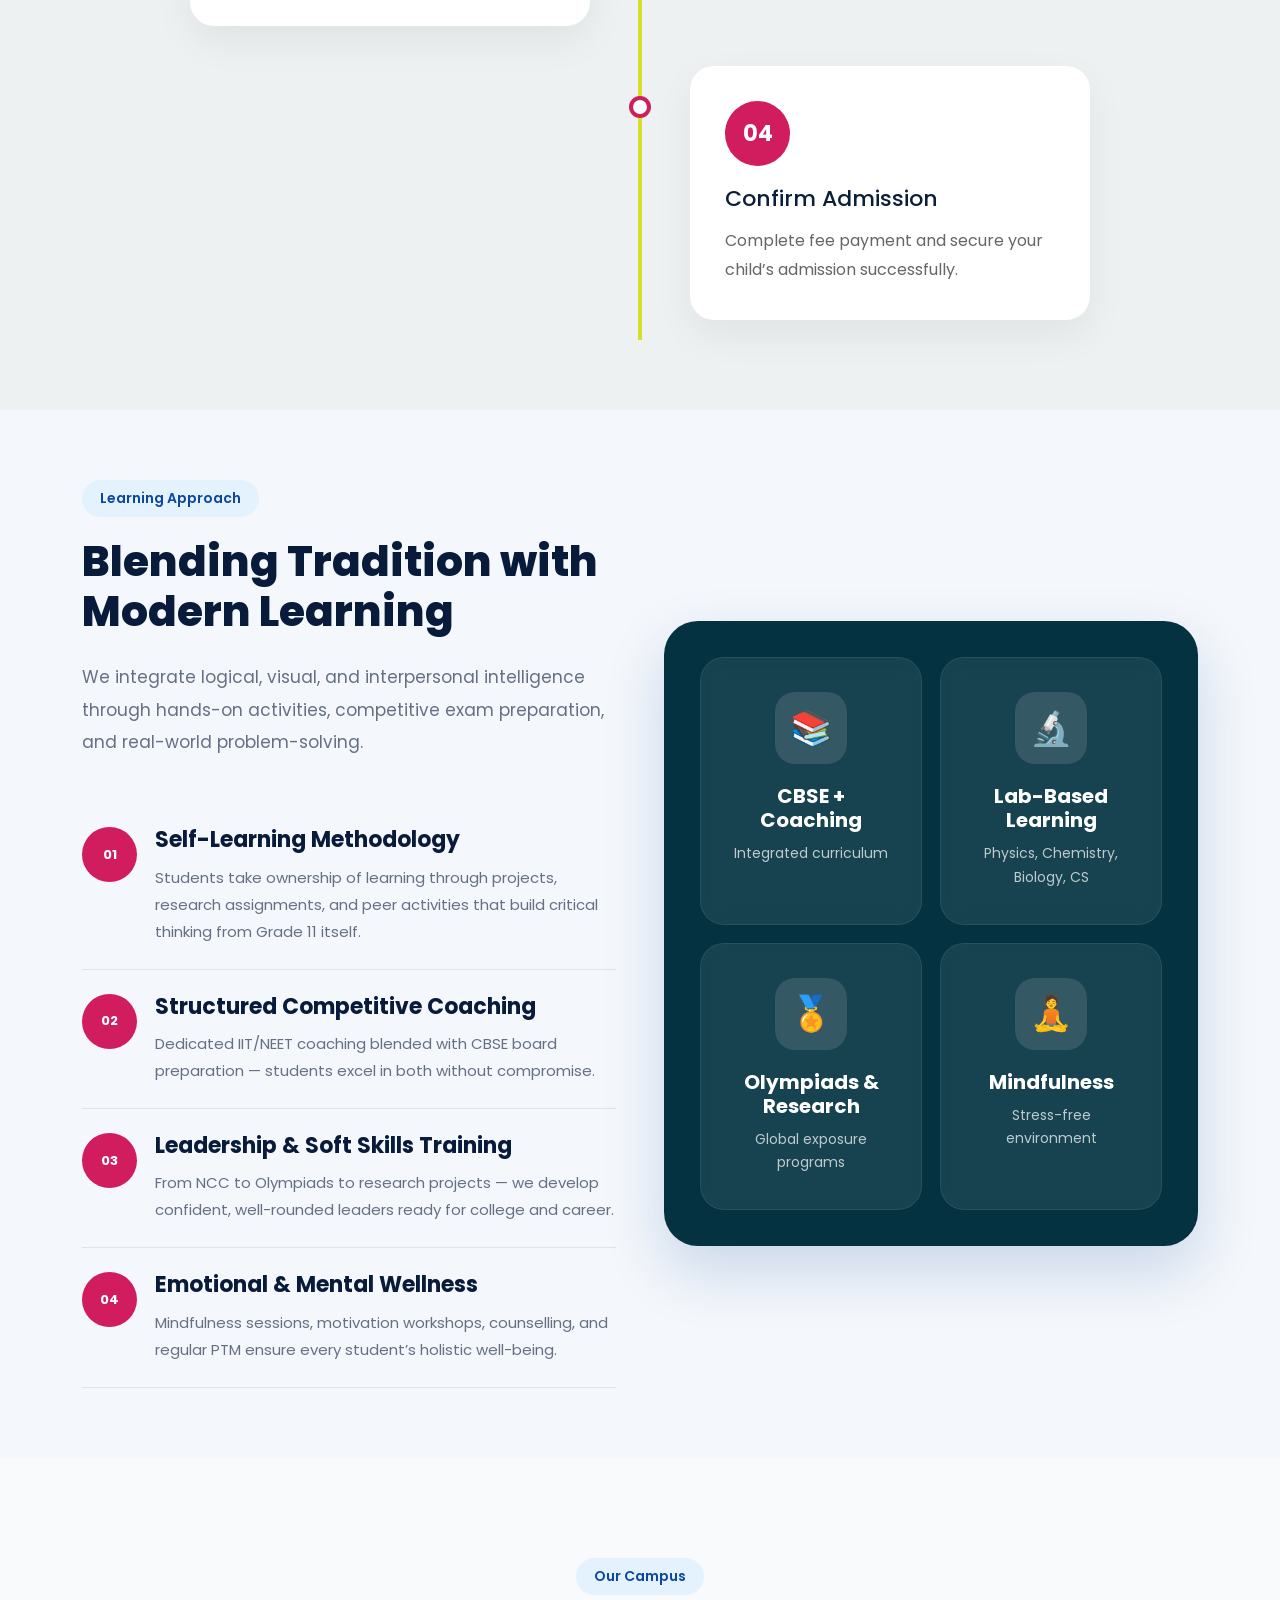
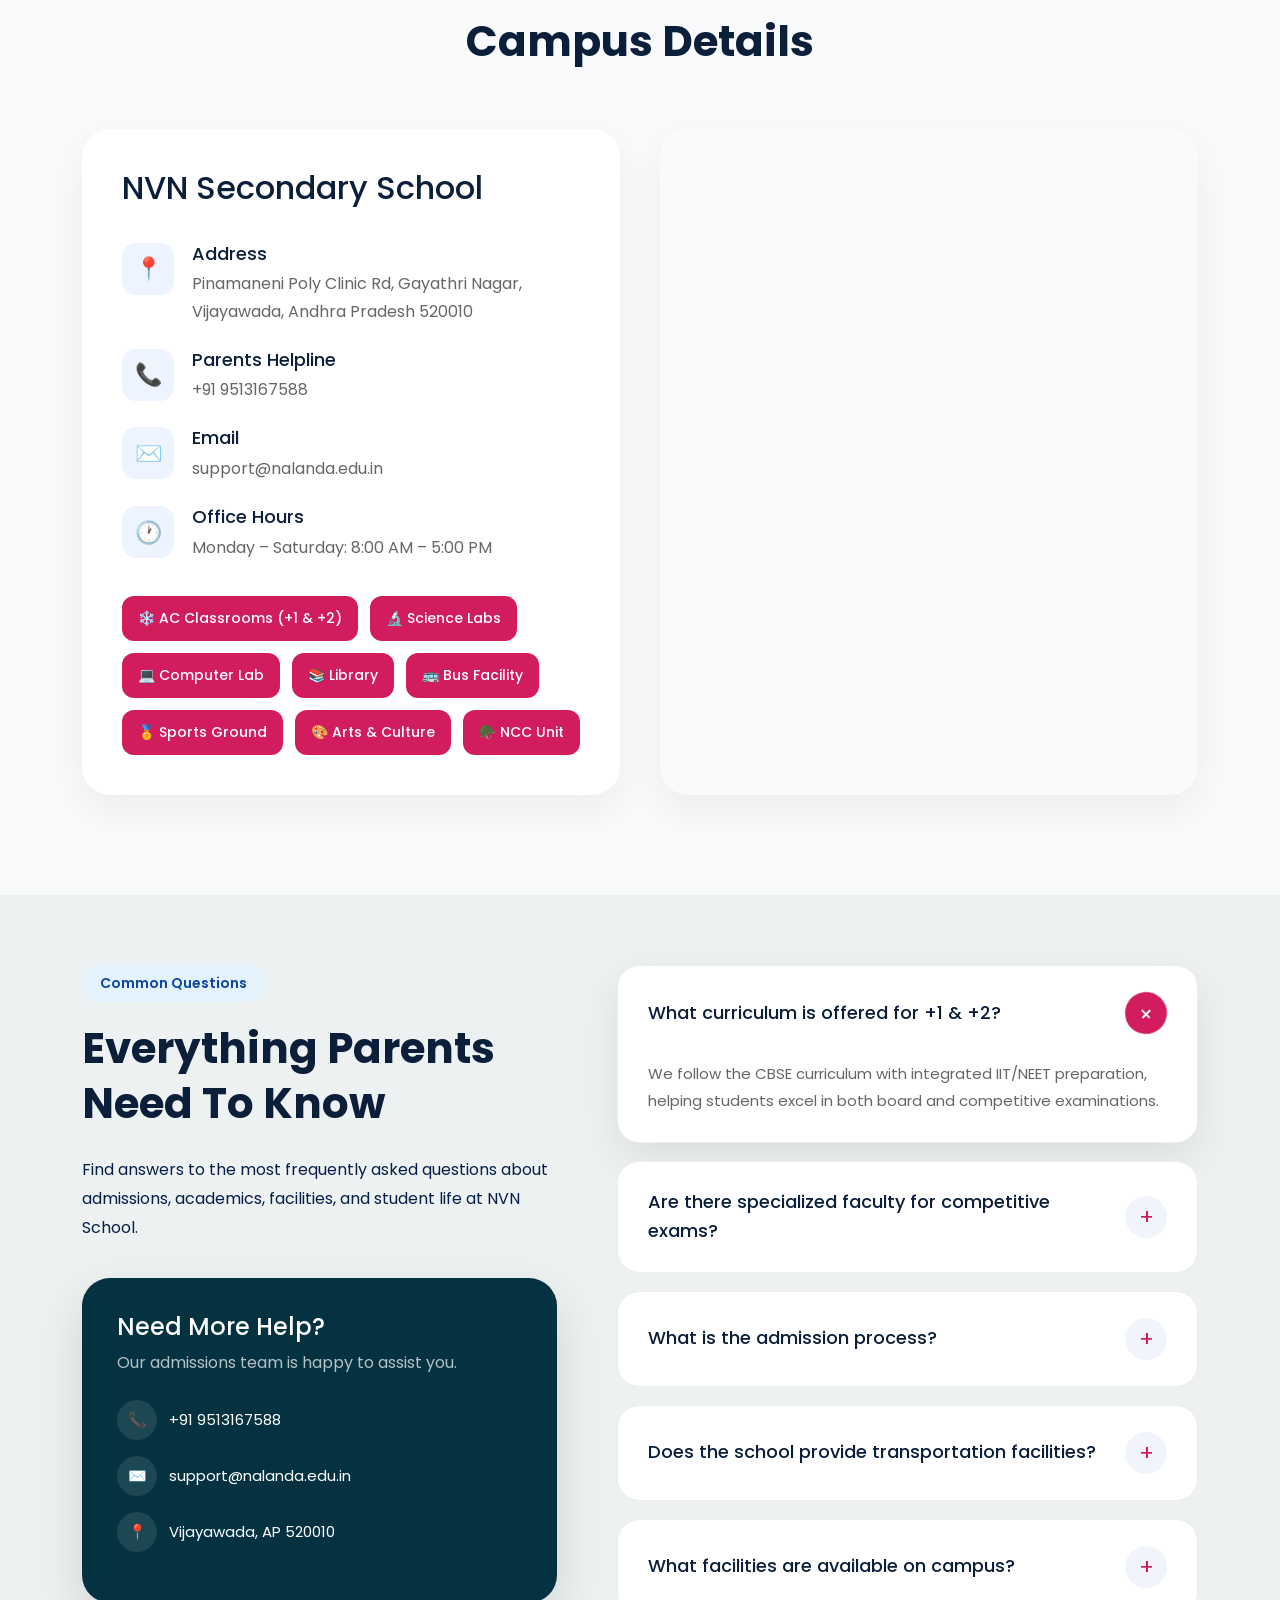
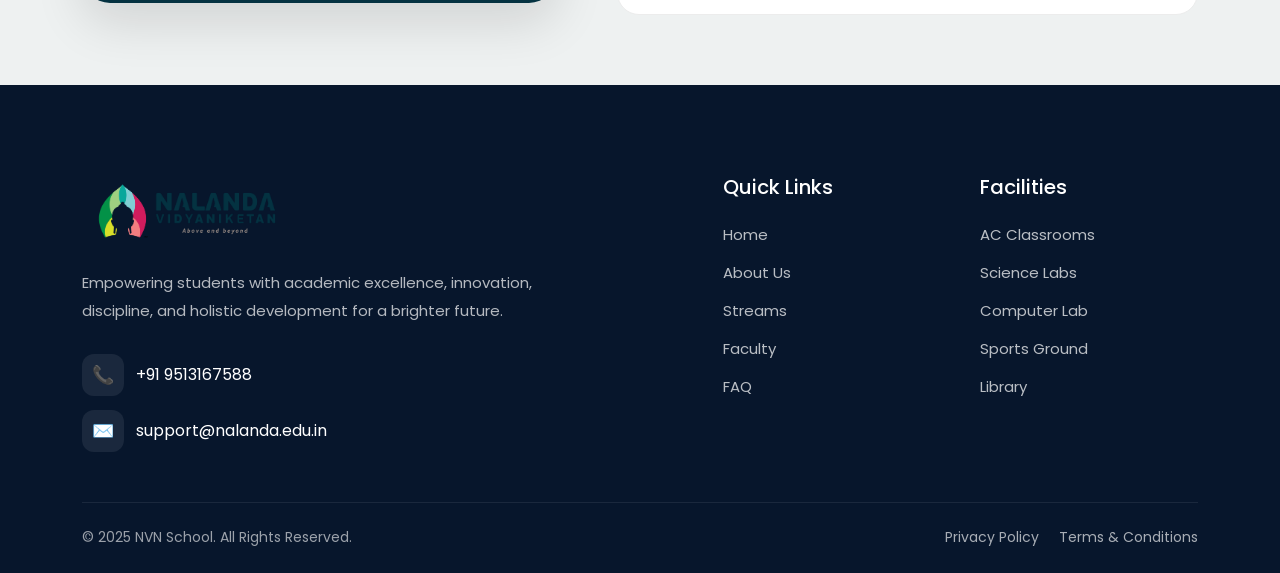
==== commit e8795621: "Update index.html" ====
--- a/index.html
+++ b/index.html
@@ -211,7 +211,7 @@
 
         <div class="about-image-wrapper">
 
-          <img src="../interview/image/about3.jpg"
+          <img src="image/about3.jpg"
             alt="School Campus" class="img-fluid main-about-image">
 
           <div class="experience-card">
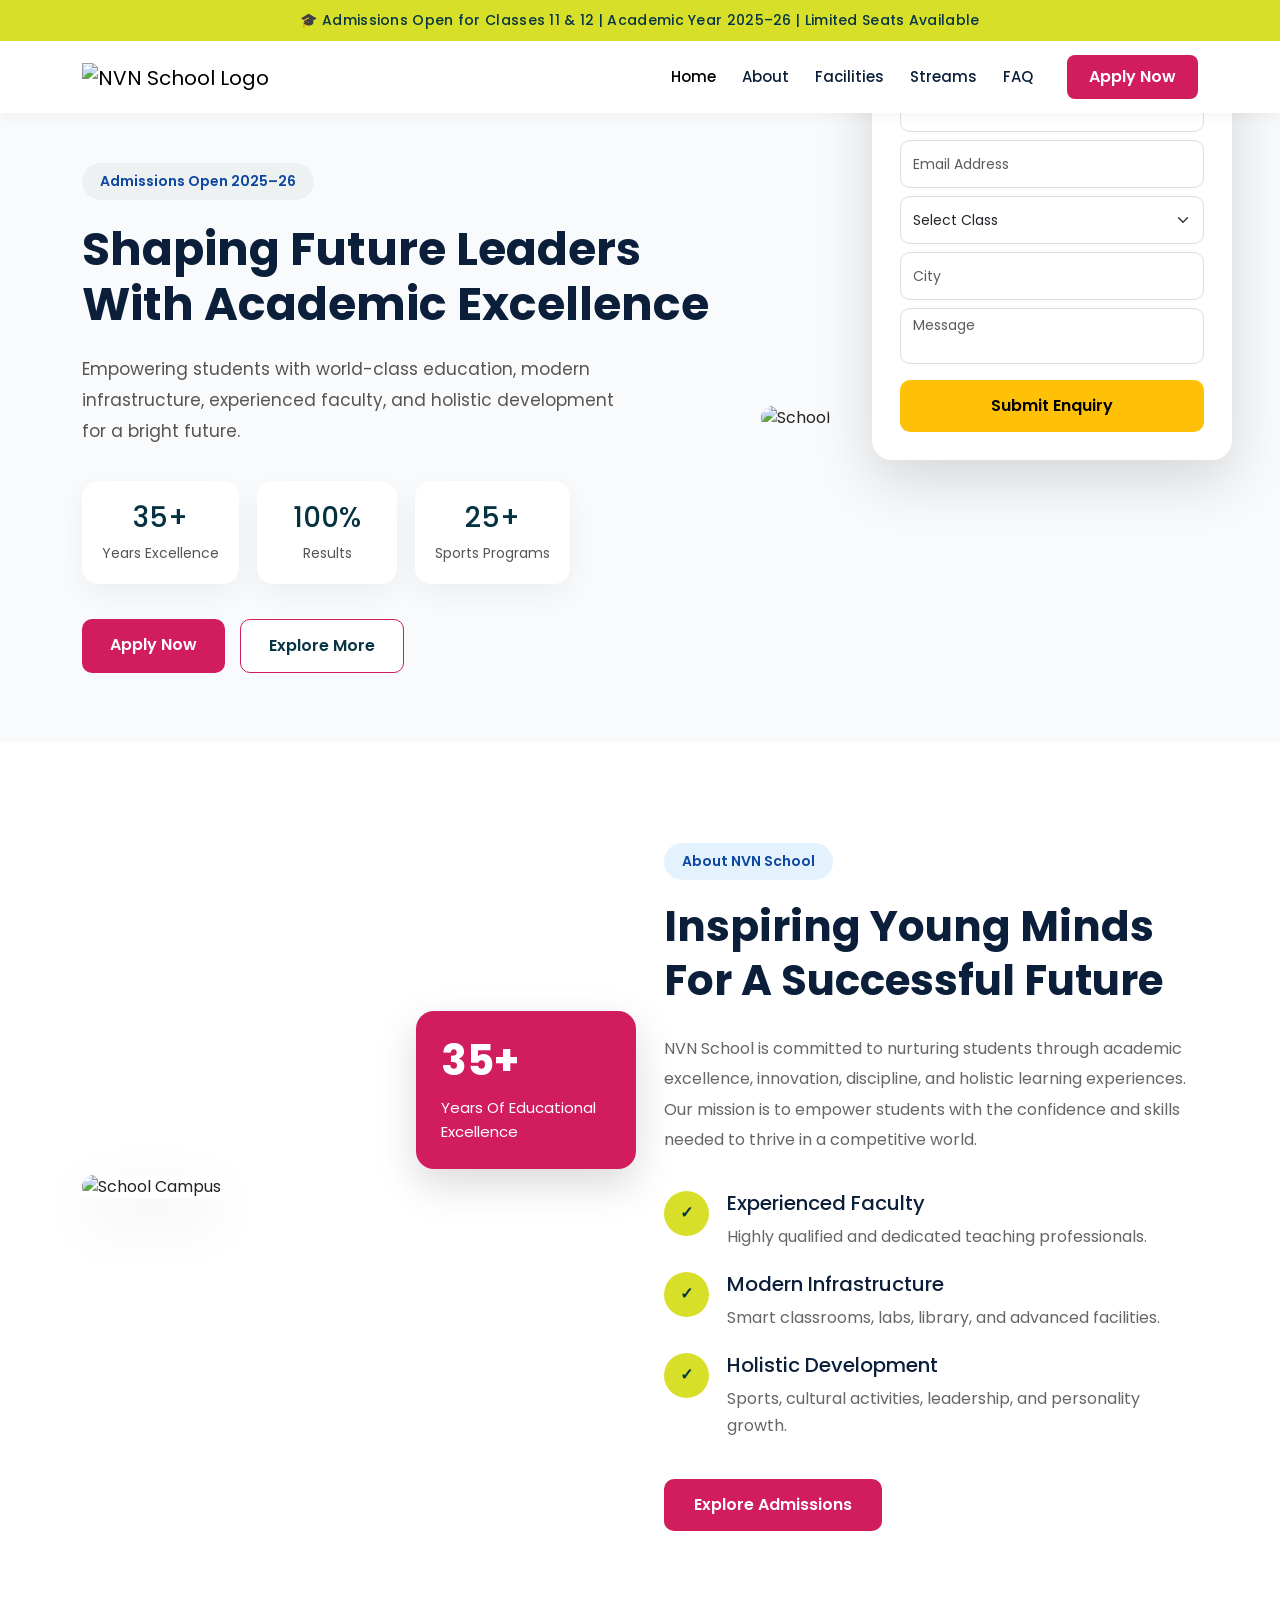
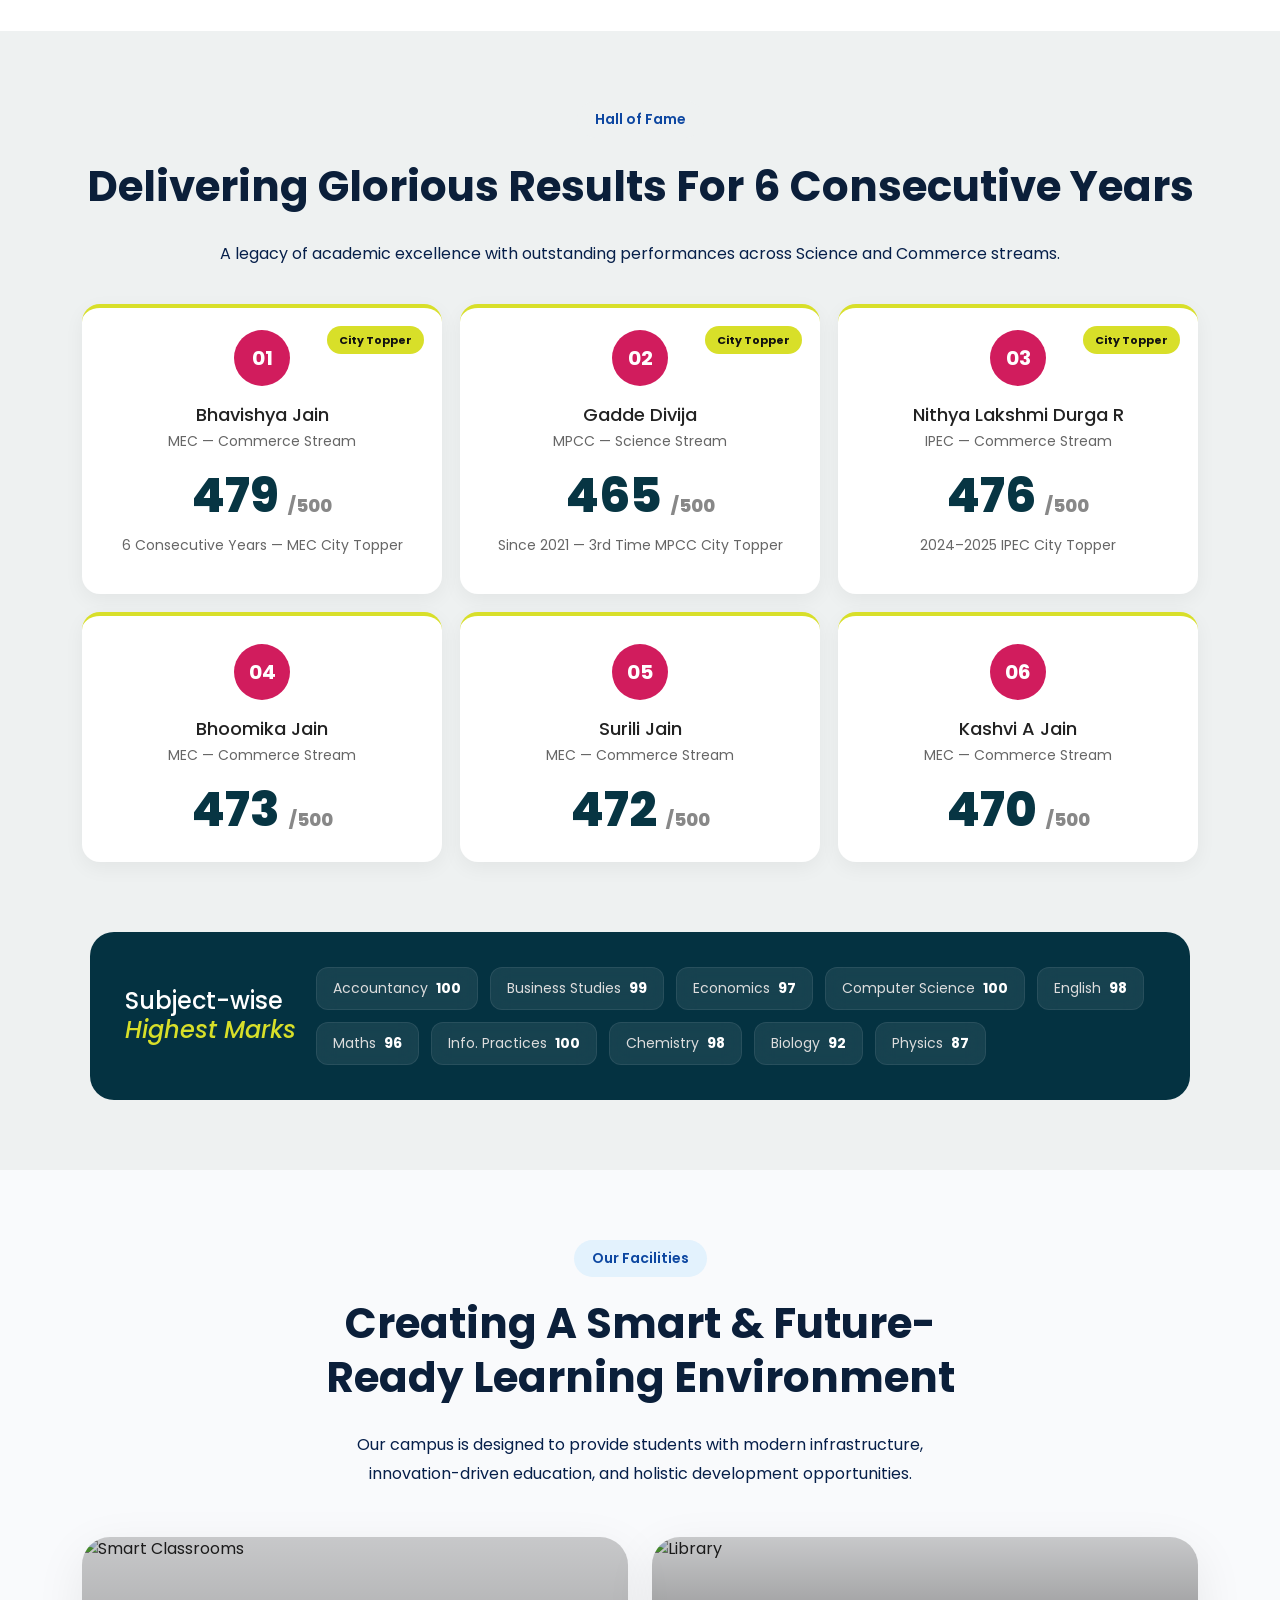
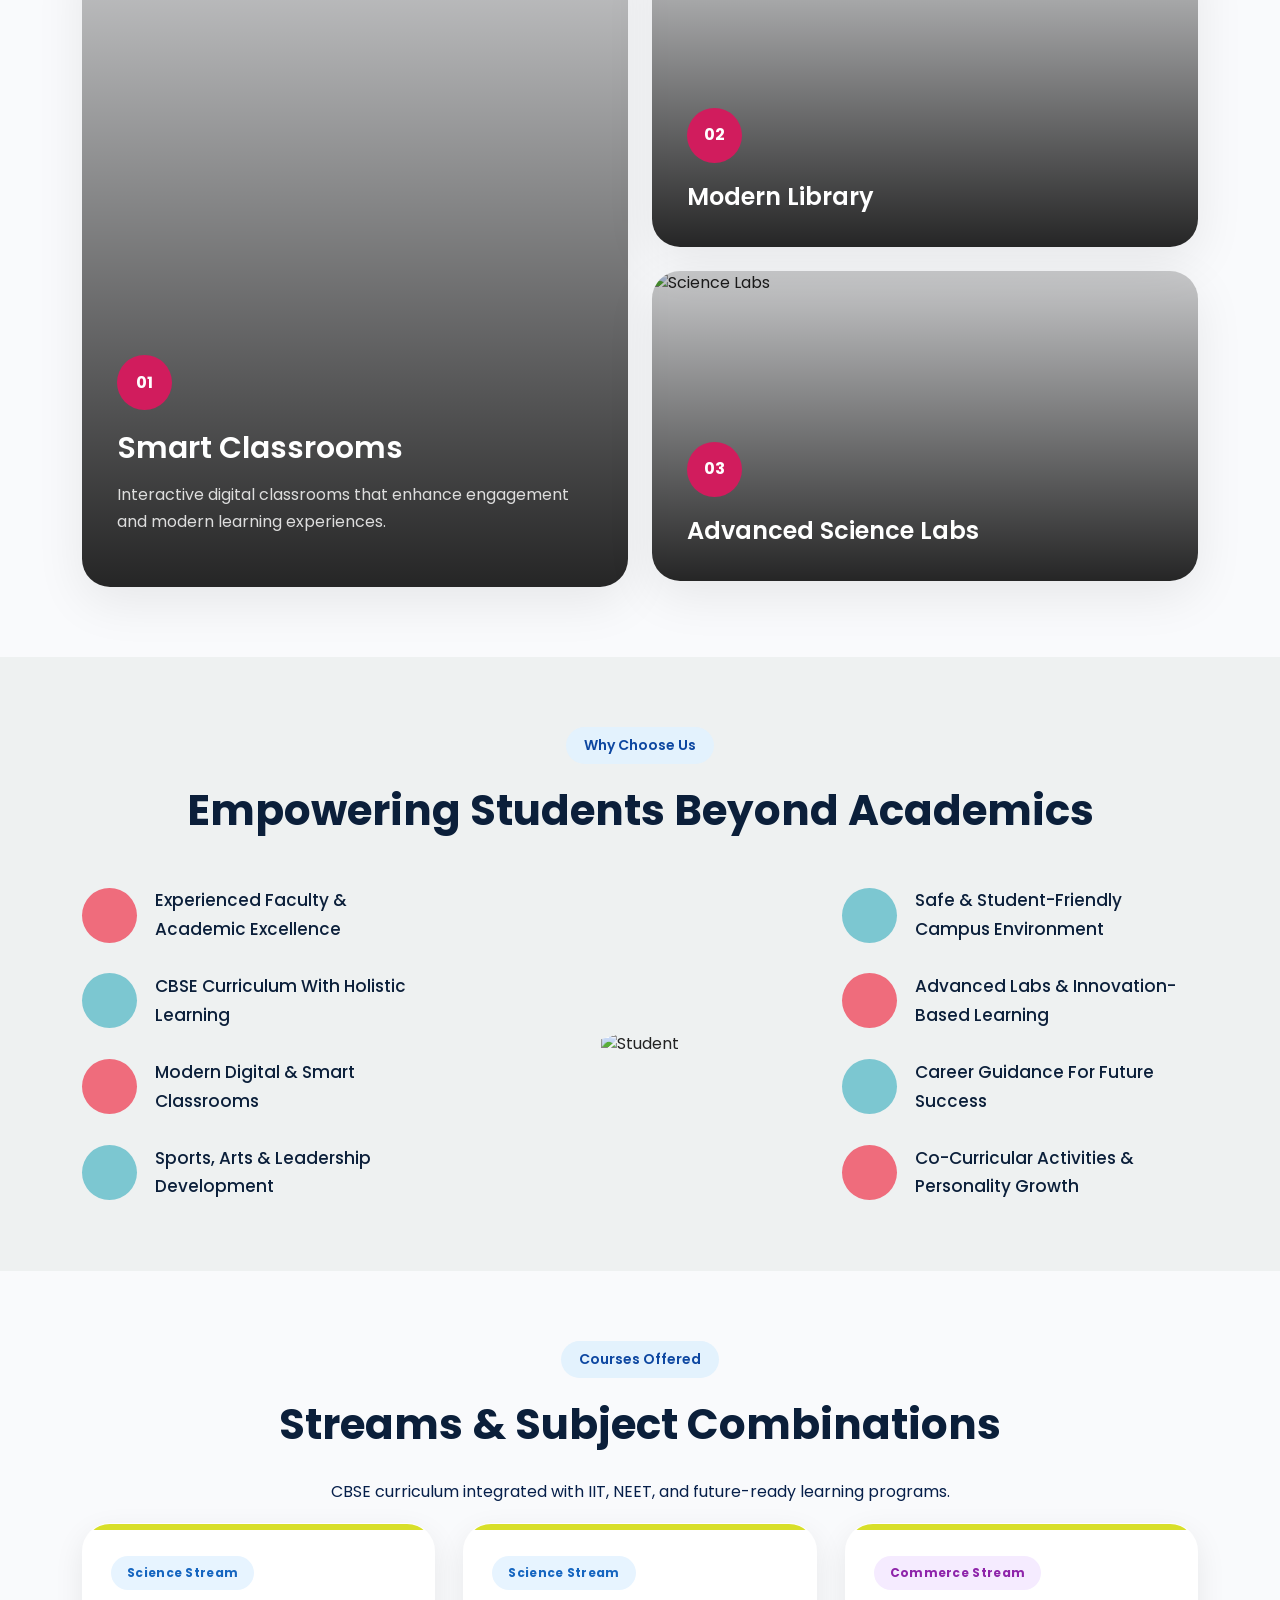
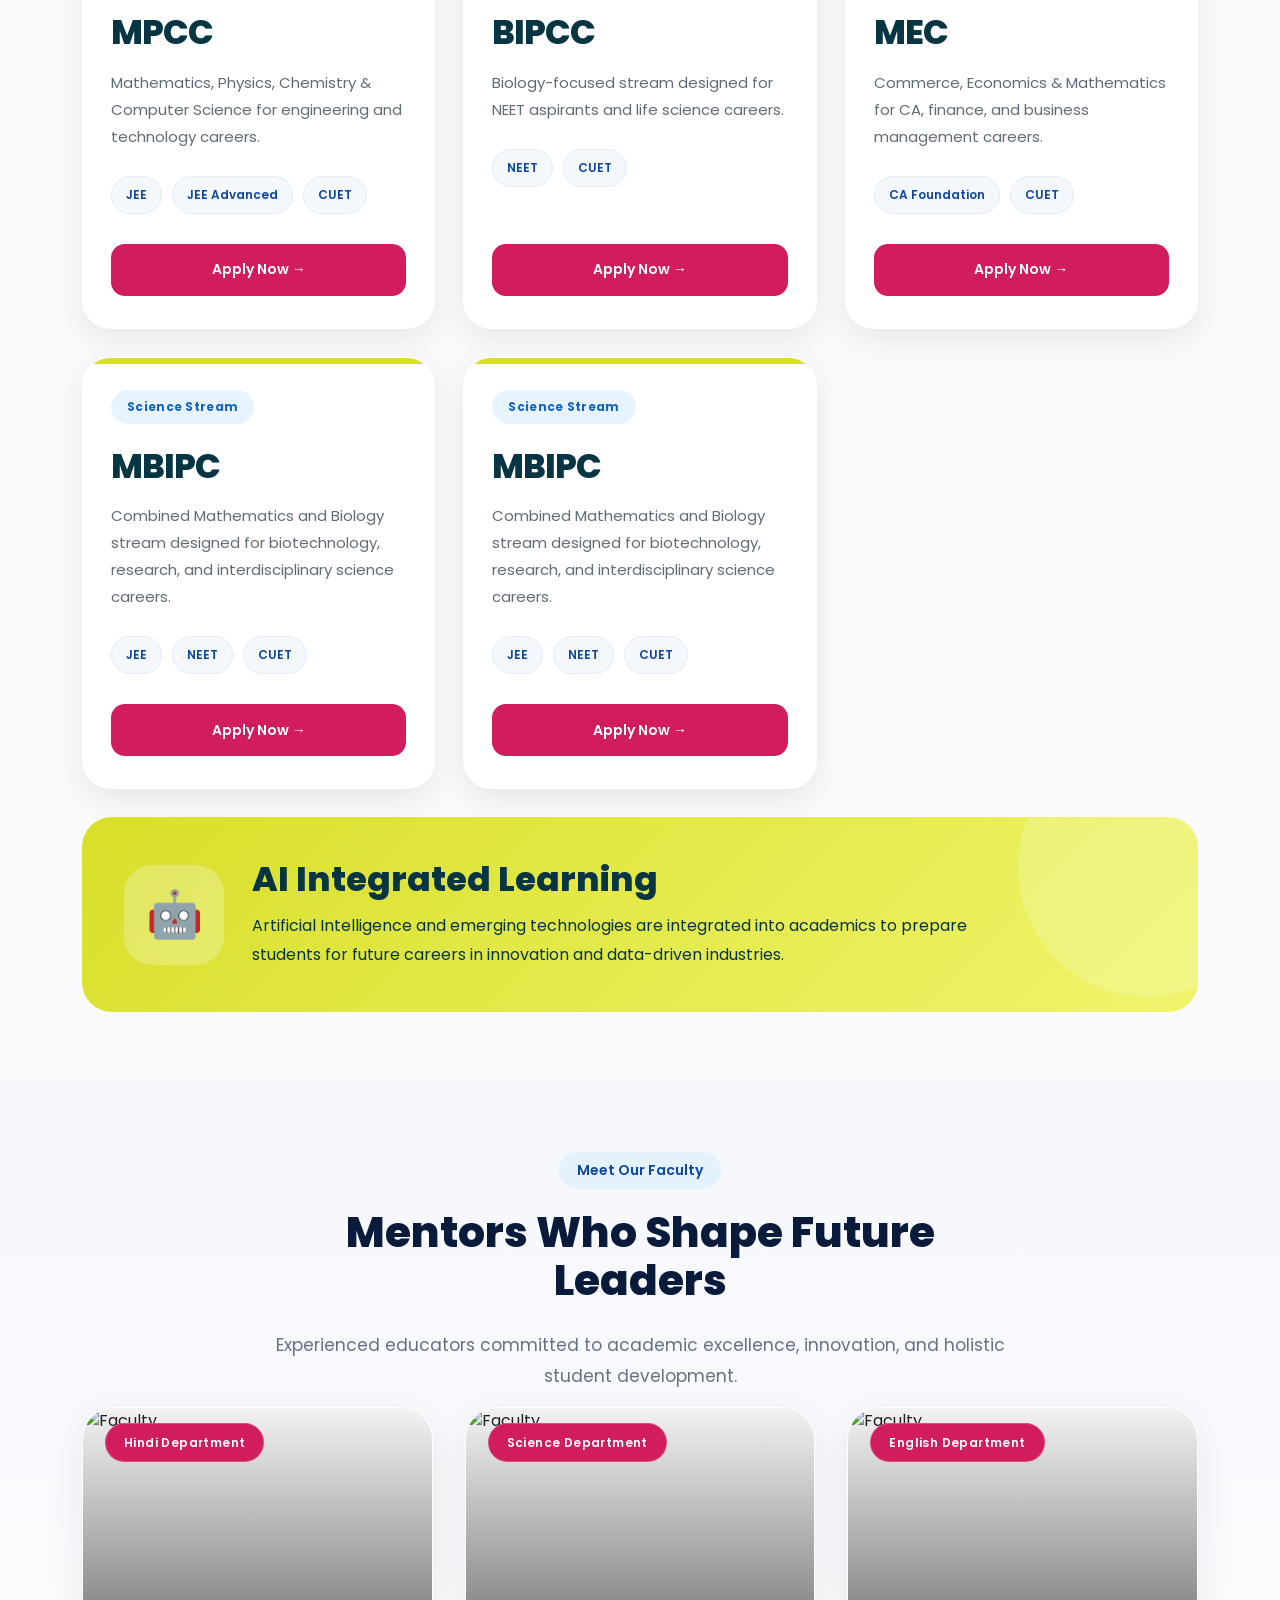
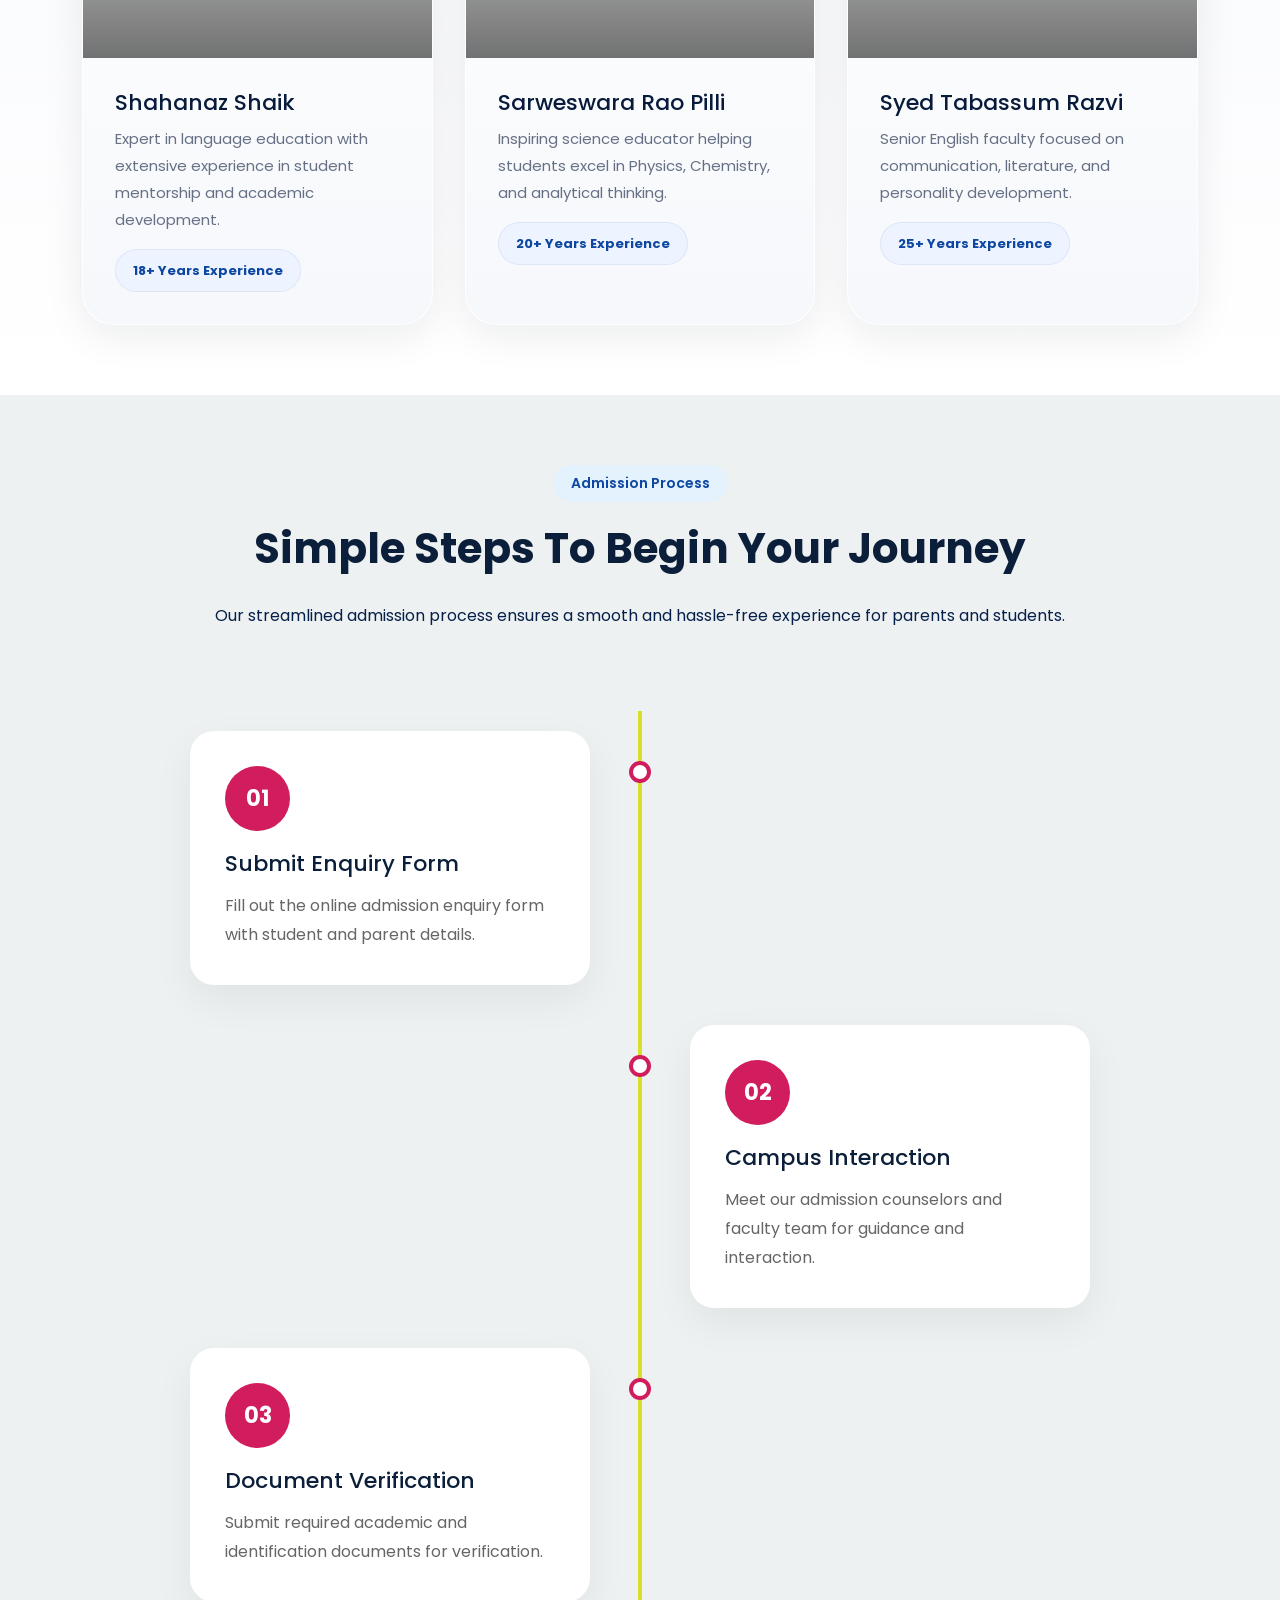
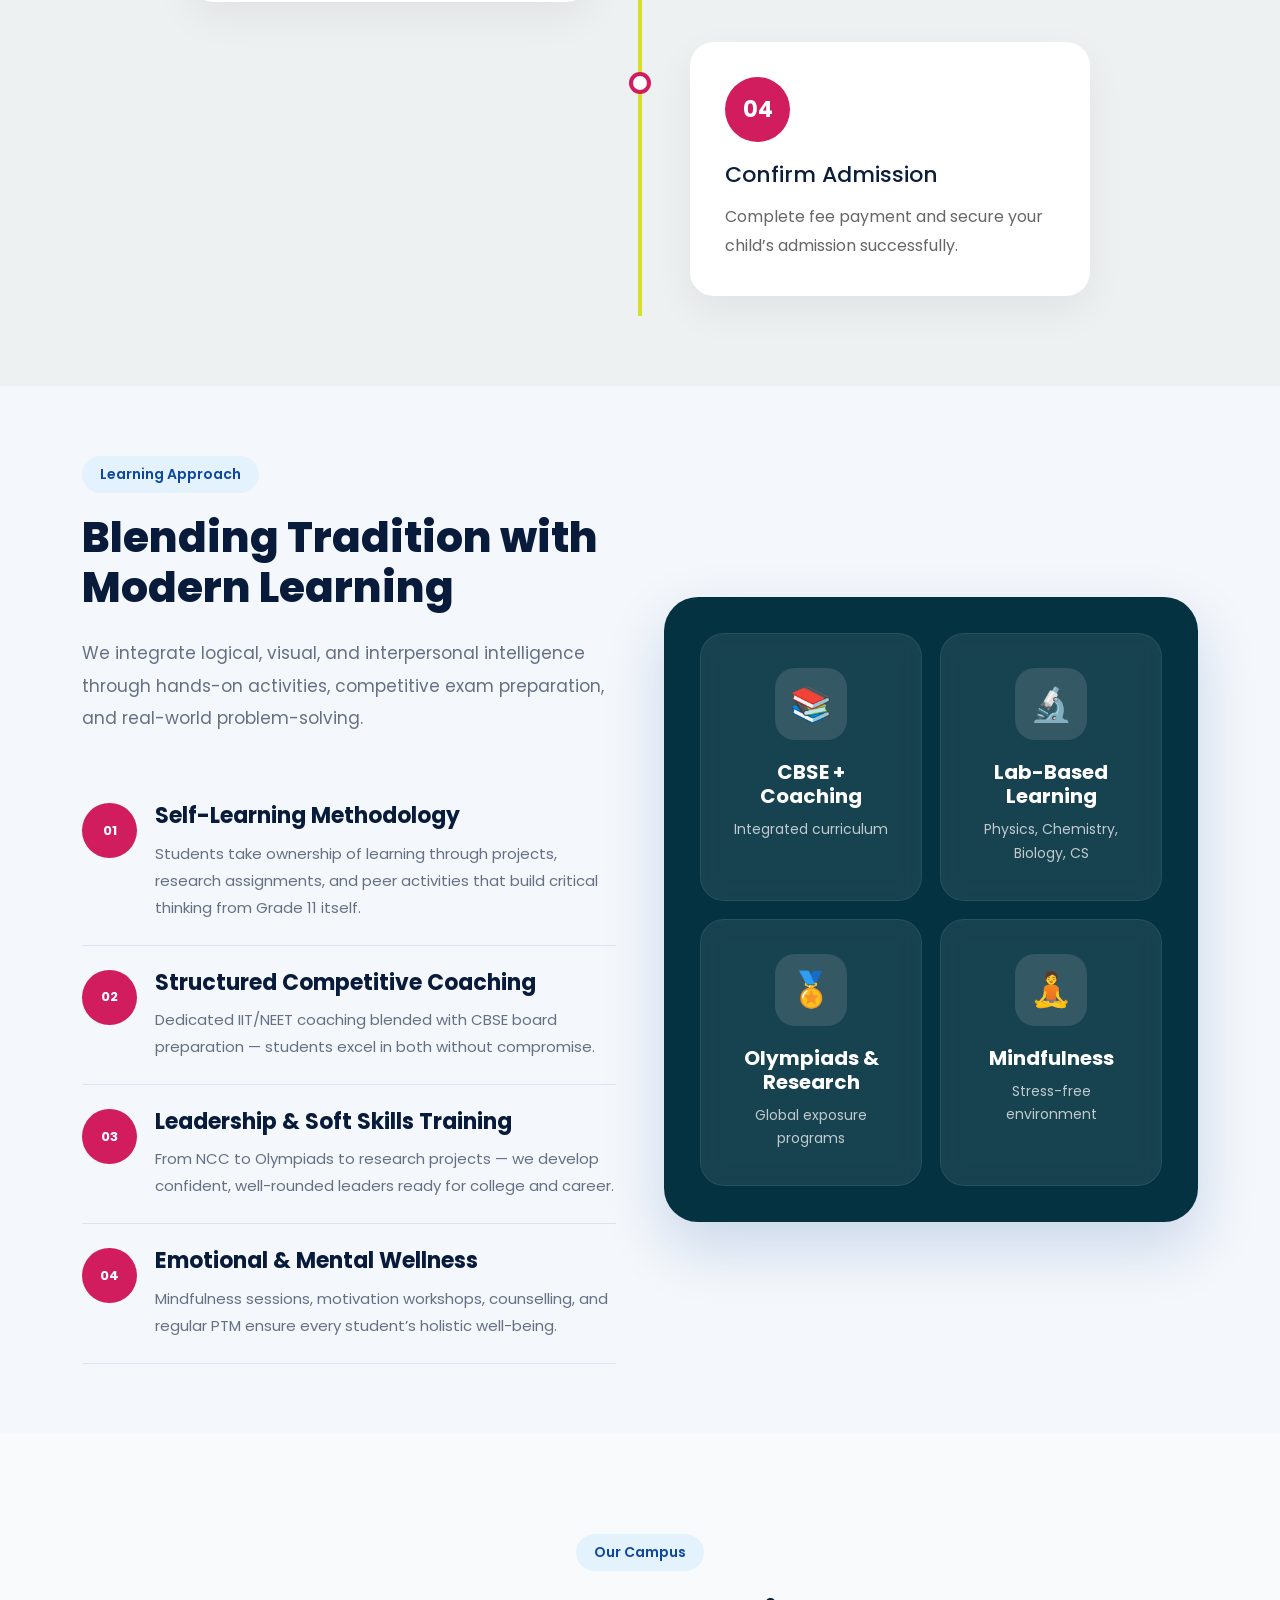
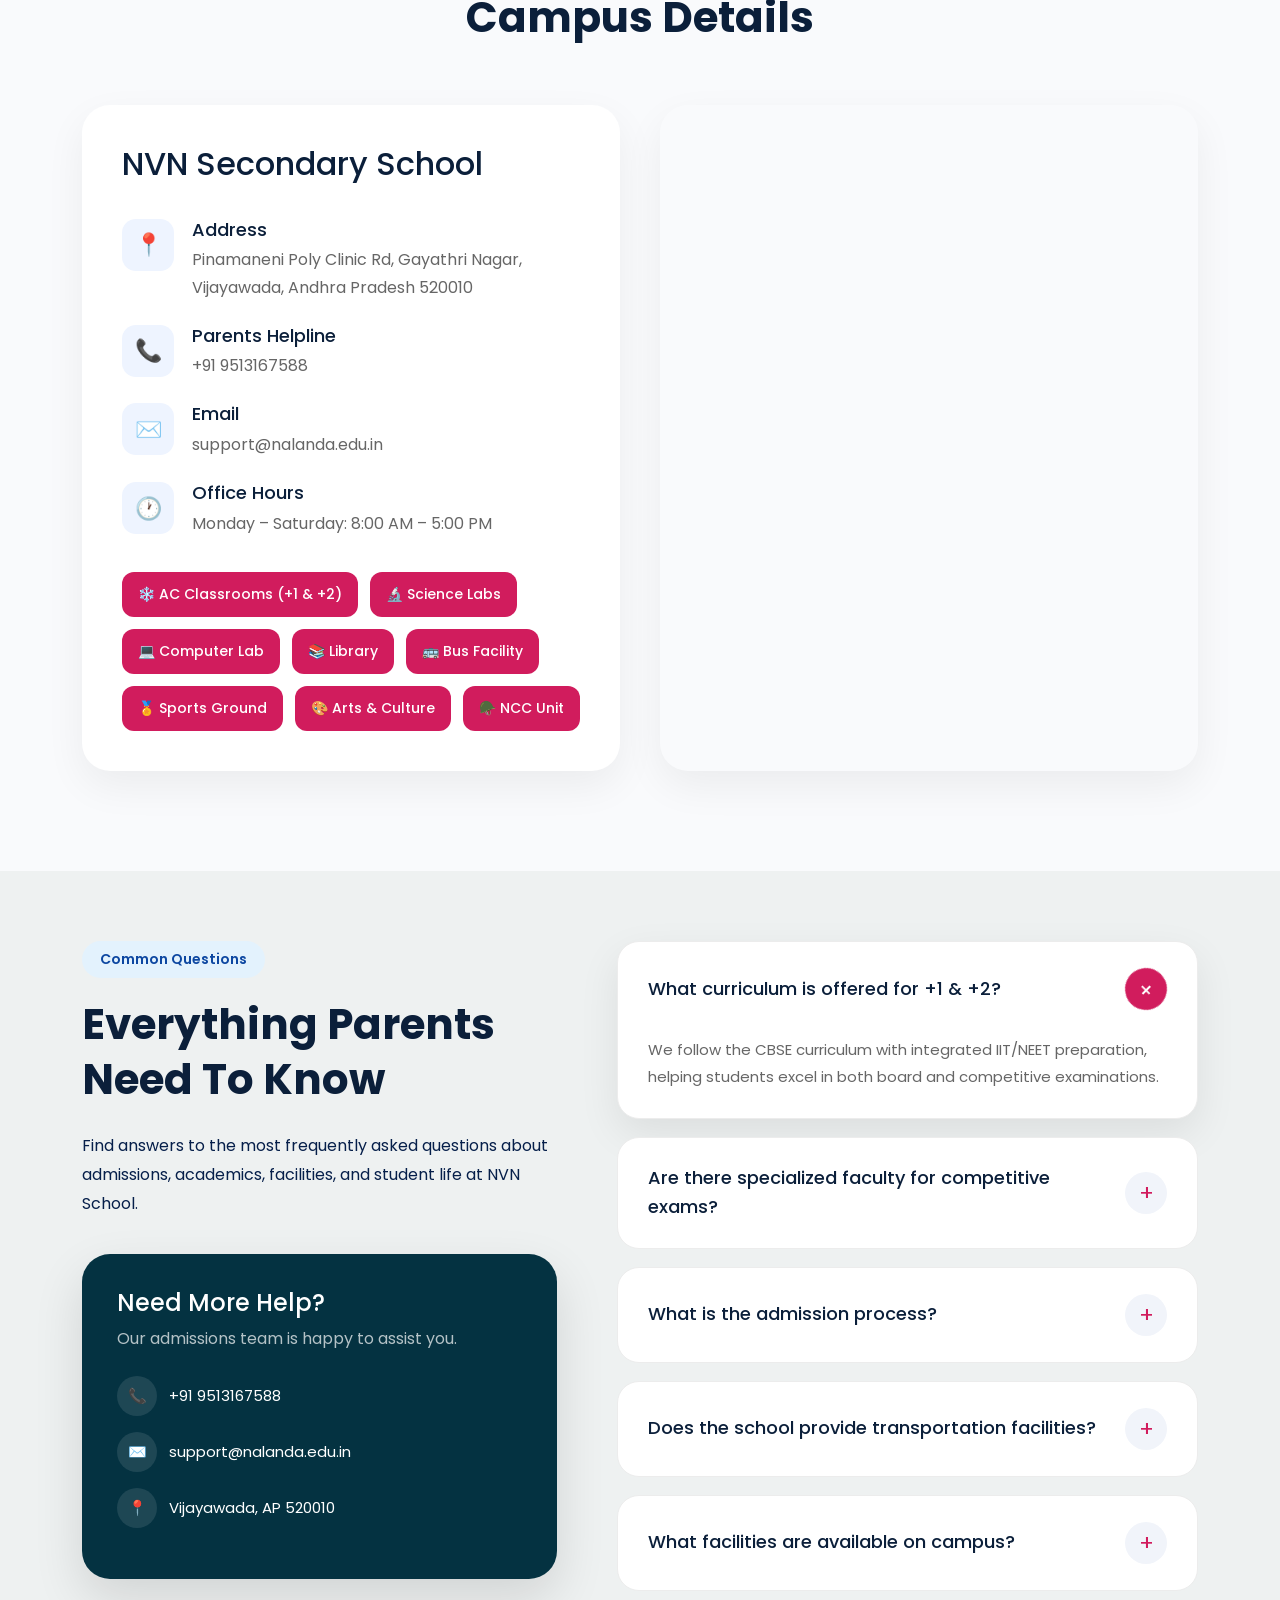
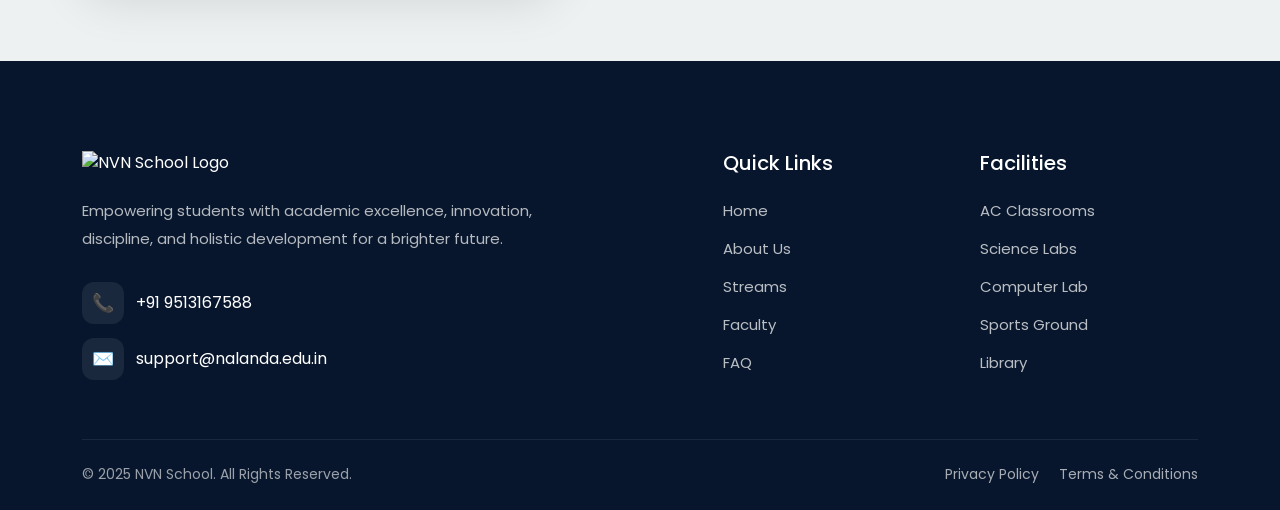
==== commit cca3fb6e: "Update index.html" ====
--- a/index.html
+++ b/index.html
@@ -26,7 +26,7 @@
   <div class="container">
 
     <a class="navbar-brand" href="#">
-      <img src="image/Logo.png" alt="NVN School Logo">
+      <img src="../interview/image/logo.png" alt="NVN School Logo">
     </a>
 
     <button class="navbar-toggler" type="button" data-bs-toggle="collapse" data-bs-target="#mainNavbar">
@@ -185,6 +185,12 @@
               <div class="mb-3">
                 <textarea name="message" class="form-control" rows="2" placeholder="Message"></textarea>
               </div>
+              <input type="hidden" name="utm_source" id="utm_source">
+<input type="hidden" name="utm_medium" id="utm_medium">
+<input type="hidden" name="utm_campaign" id="utm_campaign">
+<input type="hidden" name="utm_term" id="utm_term">
+<input type="hidden" name="utm_content" id="utm_content">
+<input type="hidden" name="url" id="url">
 
               <button type="submit" class="submit-btn">
                 Submit Enquiry
@@ -211,7 +217,7 @@
 
         <div class="about-image-wrapper">
 
-          <img src="image/about3.jpg"
+          <img src="../interview/image/about3.jpg"
             alt="School Campus" class="img-fluid main-about-image">
 
           <div class="experience-card">
@@ -1626,7 +1632,7 @@
 
       <div class="footer-about">
 
-        <img src="image/Logo.png" alt="NVN School Logo" class="footer-logo">
+        <img src="../interview/image/Logo.png" alt="NVN School Logo" class="footer-logo">
 
         <p>
           Empowering students with academic excellence, innovation,
@@ -1707,6 +1713,38 @@
 <script src="https://cdn.jsdelivr.net/npm/bootstrap@5.3.3/dist/js/bootstrap.bundle.min.js"></script>
 <script>
 
+function getUTMParams() {
+
+  const params = new URLSearchParams(window.location.search);
+
+  return {
+    utm_source: params.get("utm_source") || "",
+    utm_medium: params.get("utm_medium") || "",
+    utm_campaign: params.get("utm_campaign") || "",
+    utm_term: params.get("utm_term") || "",
+    utm_content: params.get("utm_content") || "",
+    url: window.location.href
+  };
+
+}
+
+
+</script>
+<script>
+
+const utmData = getUTMParams();
+
+document.getElementById("utm_source").value = utmData.utm_source;
+document.getElementById("utm_medium").value = utmData.utm_medium;
+document.getElementById("utm_campaign").value = utmData.utm_campaign;
+document.getElementById("utm_term").value = utmData.utm_term;
+document.getElementById("utm_content").value = utmData.utm_content;
+document.getElementById("url").value = utmData.url;
+
+</script>
+<script>
+
+
 const scriptURL = "https://script.google.com/macros/s/AKfycbwgLZXlI3T_LyfwY5DJsgP7s1dnxIHcrrNSSdY_KiqGsEoBC897HV3QOhQVX_8QHMj-Dw/exec";
 
 const form = document.getElementById("admissionForm");
--- a/style.css
+++ b/style.css
@@ -1177,11 +1177,7 @@
   width:100%;
   height:5px;
 
-  background:linear-gradient(
-    90deg,
-    #0d47a1,
-    #42a5f5
-  );
+  background:#D8DF29;
 
   transform:scaleX(0);
   transform-origin:left;
@@ -2612,10 +2608,13 @@
 
   .campus-wrapper{
     grid-template-columns:1fr;
-  }
+  
+  }
+ 
 
   .campus-map iframe{
     min-height:400px;
+  
   }
 
 }
@@ -2639,4 +2638,4 @@
     text-align:center;
   }
 
-}+}
